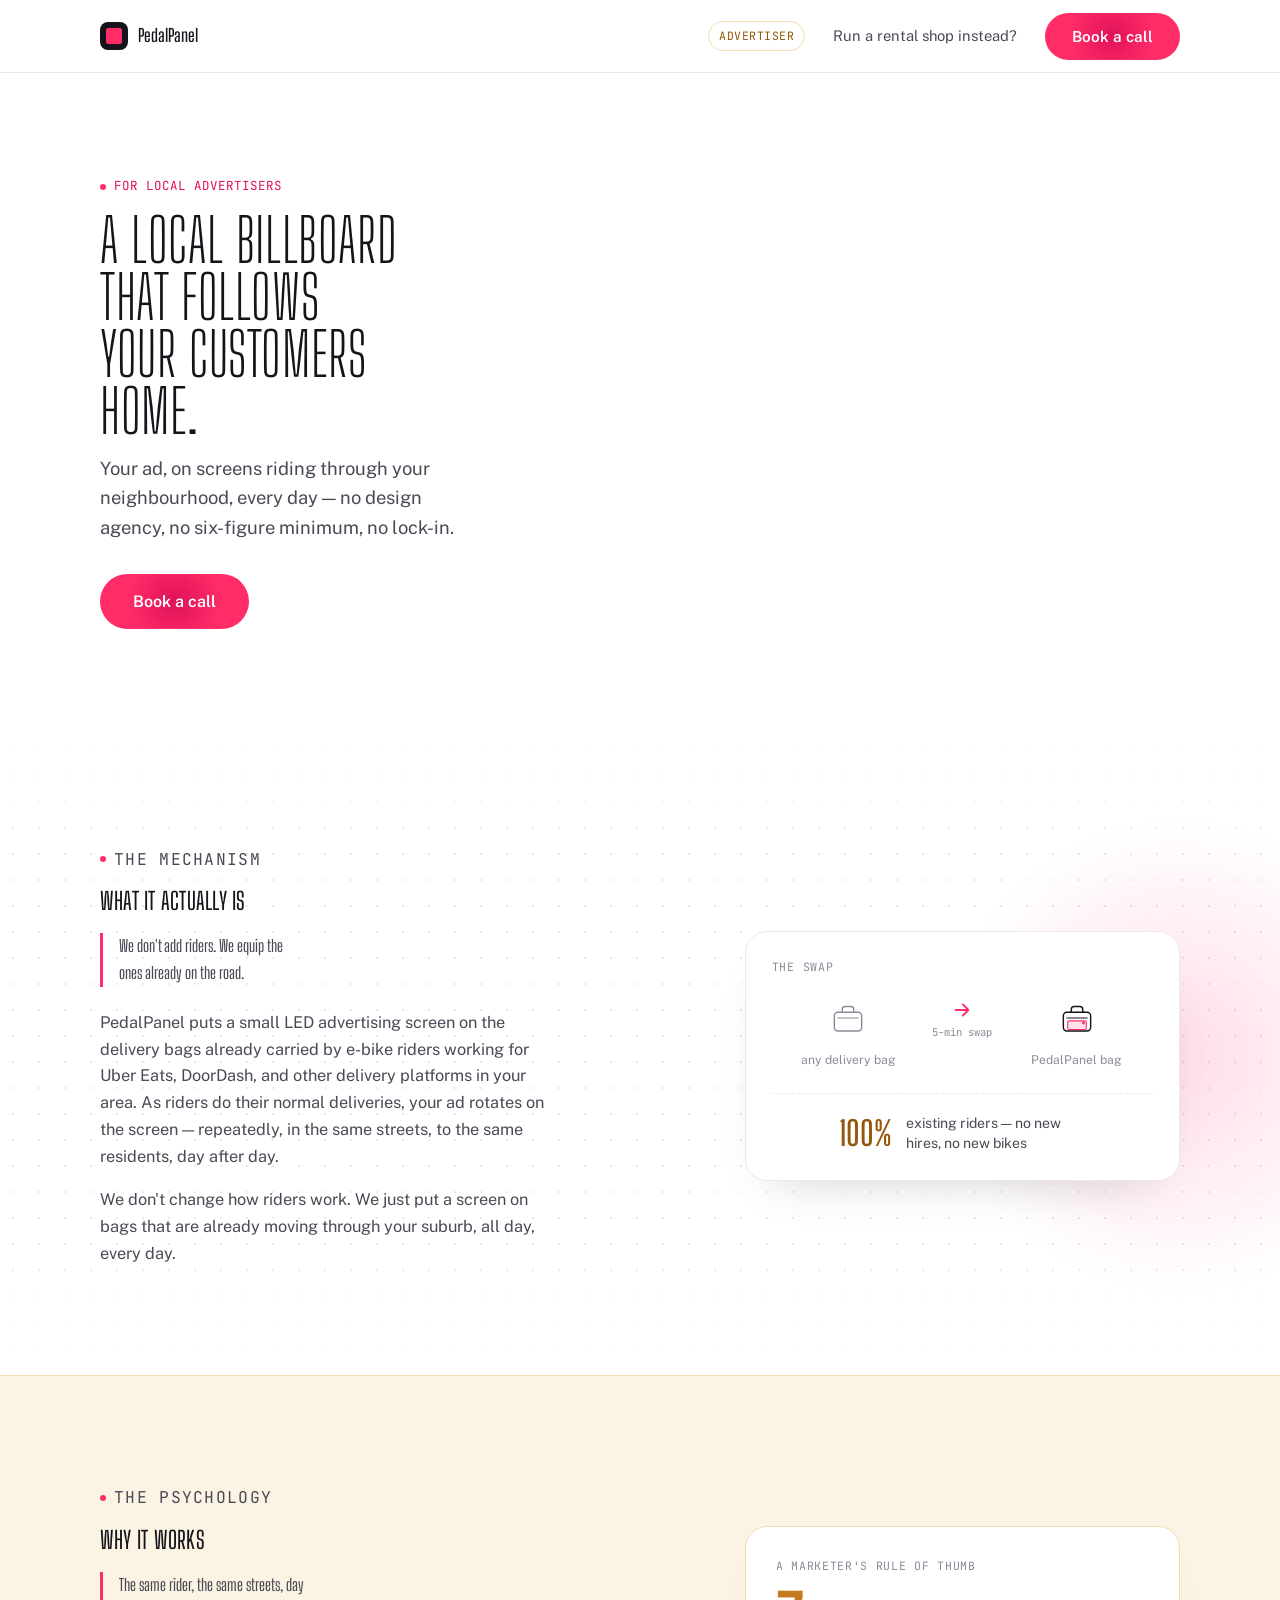
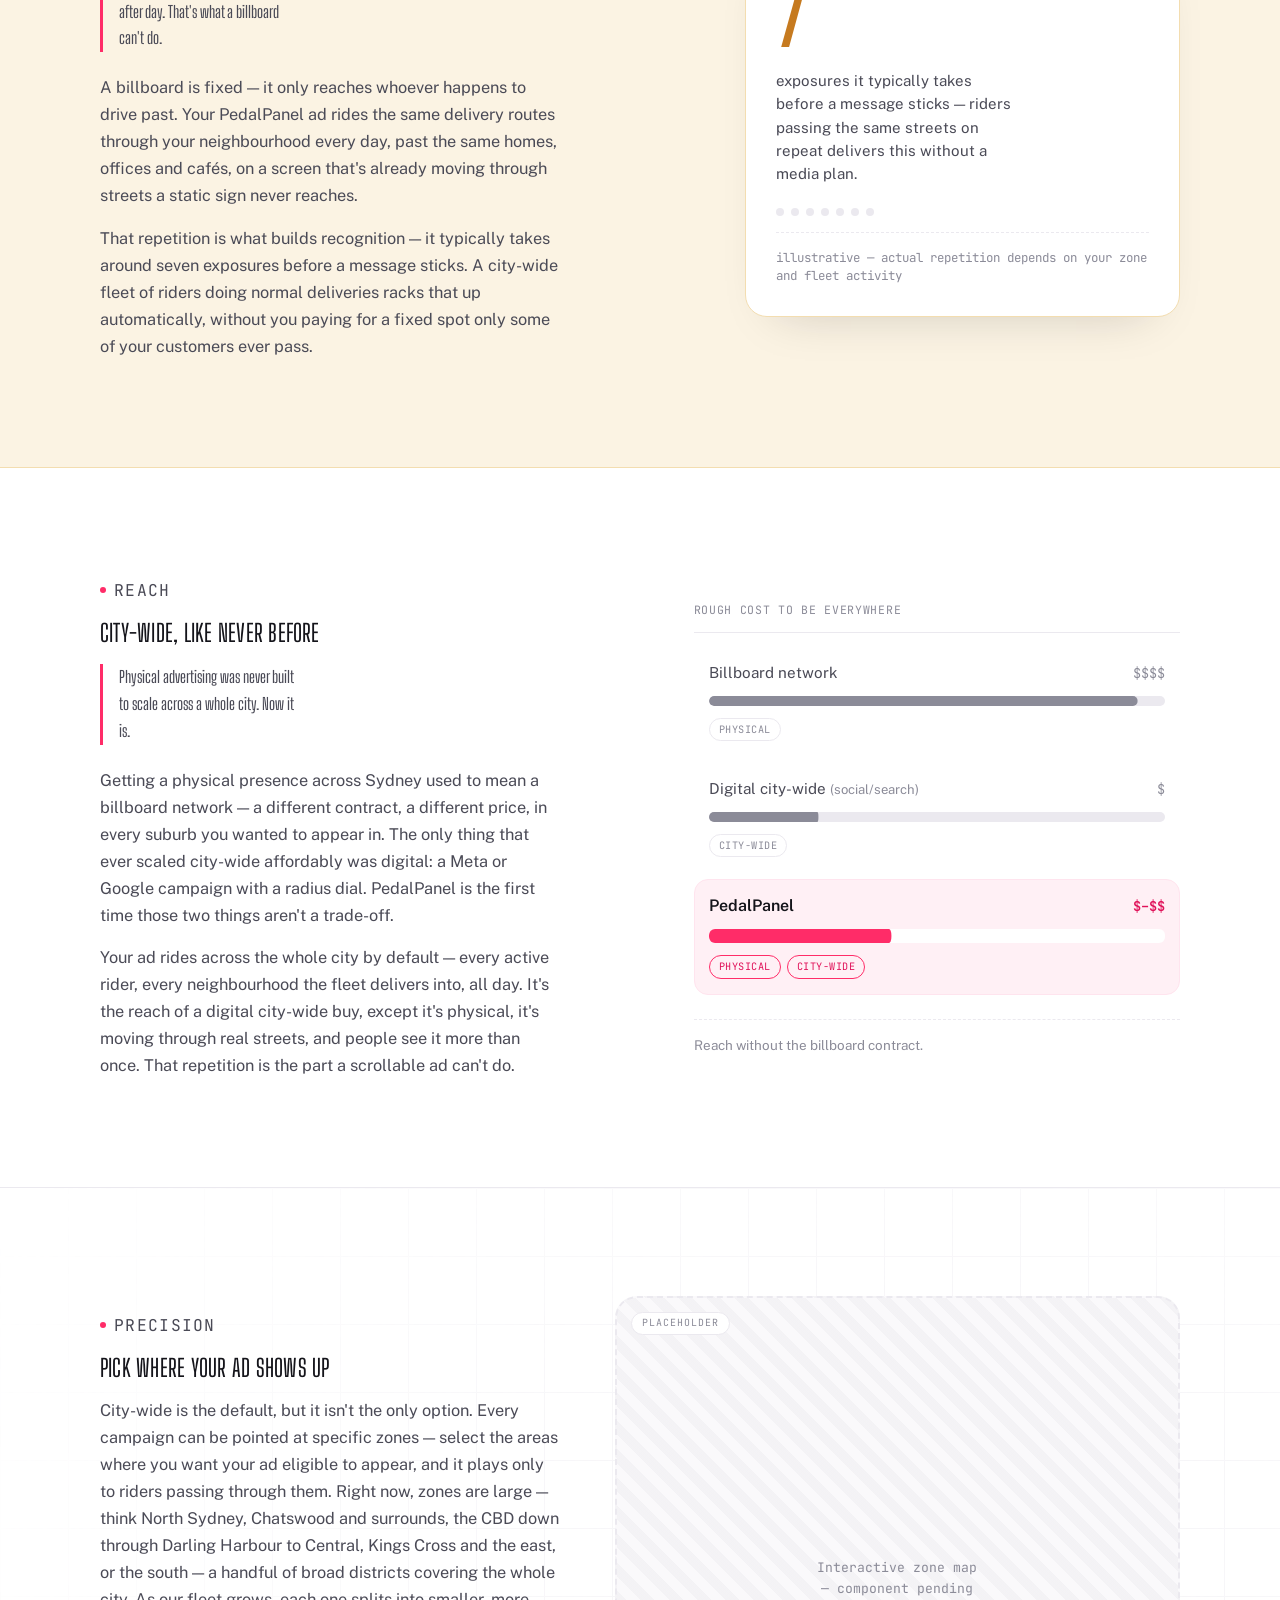
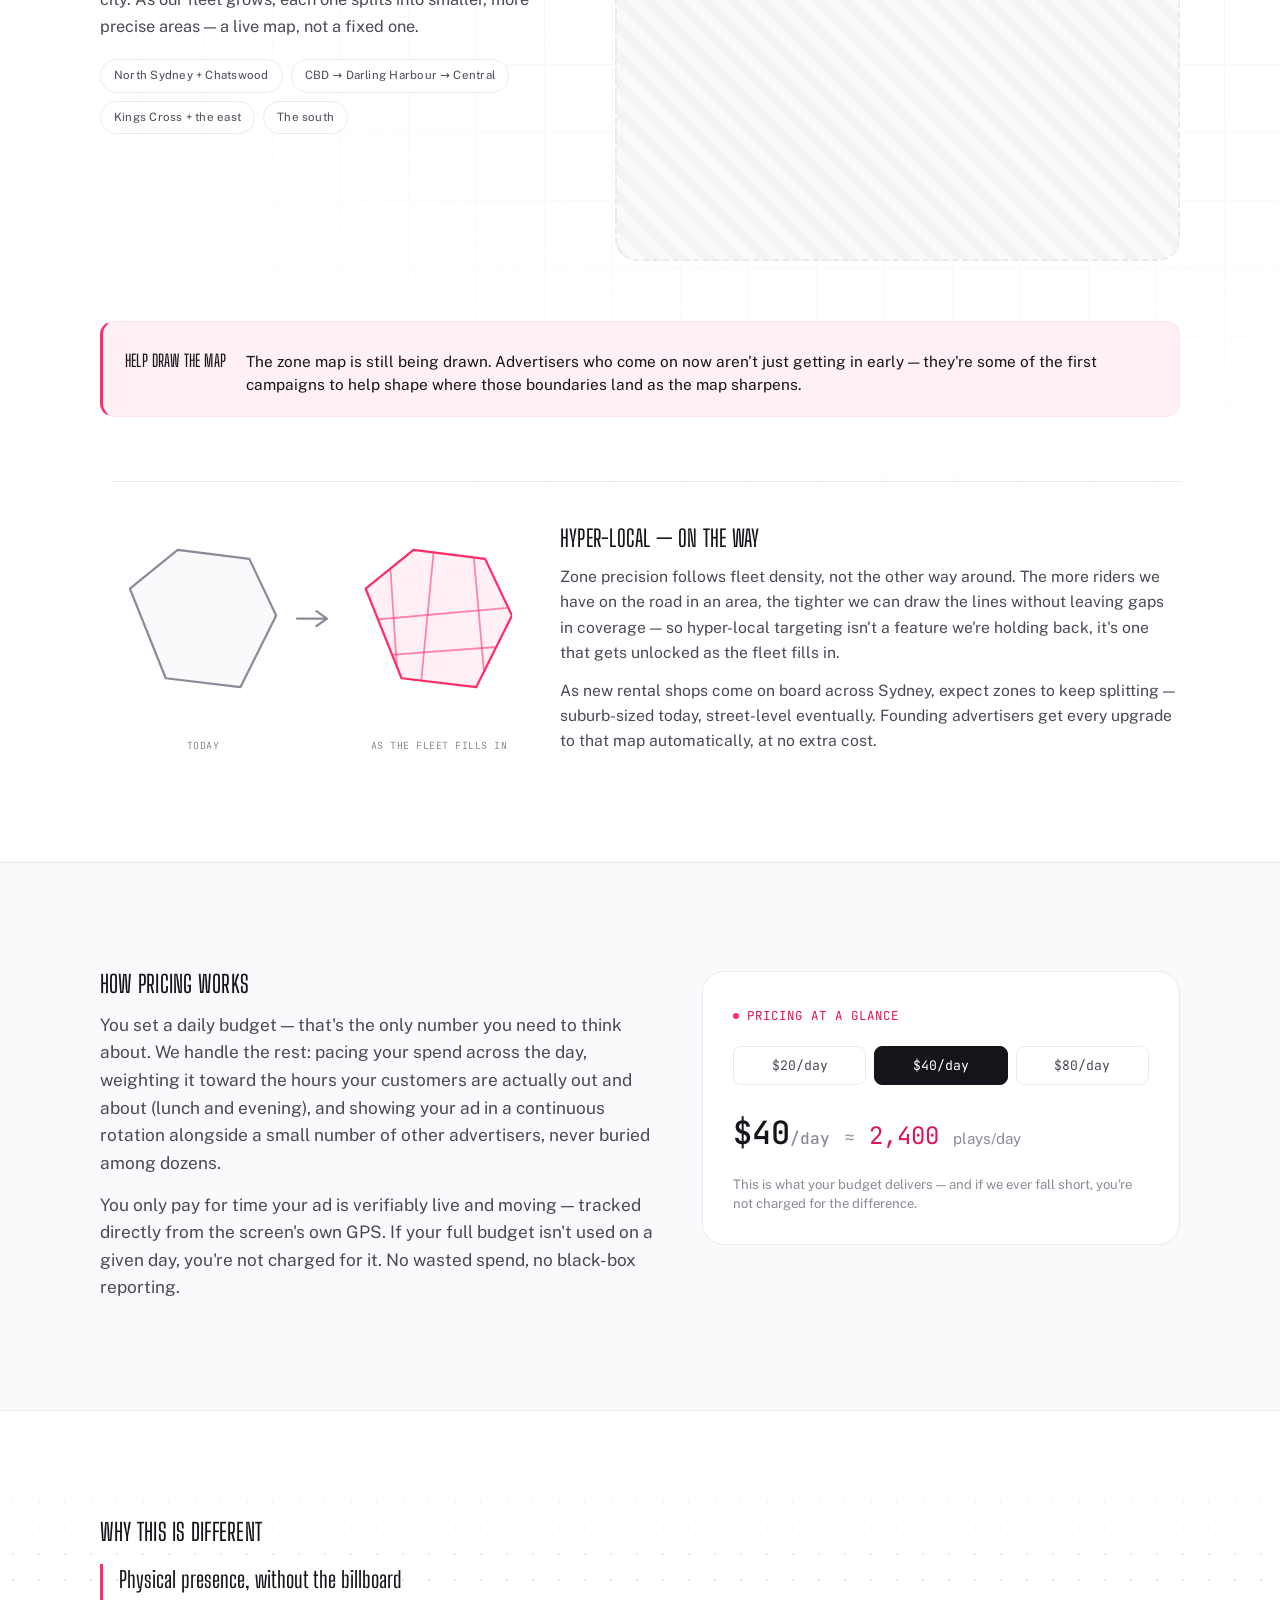
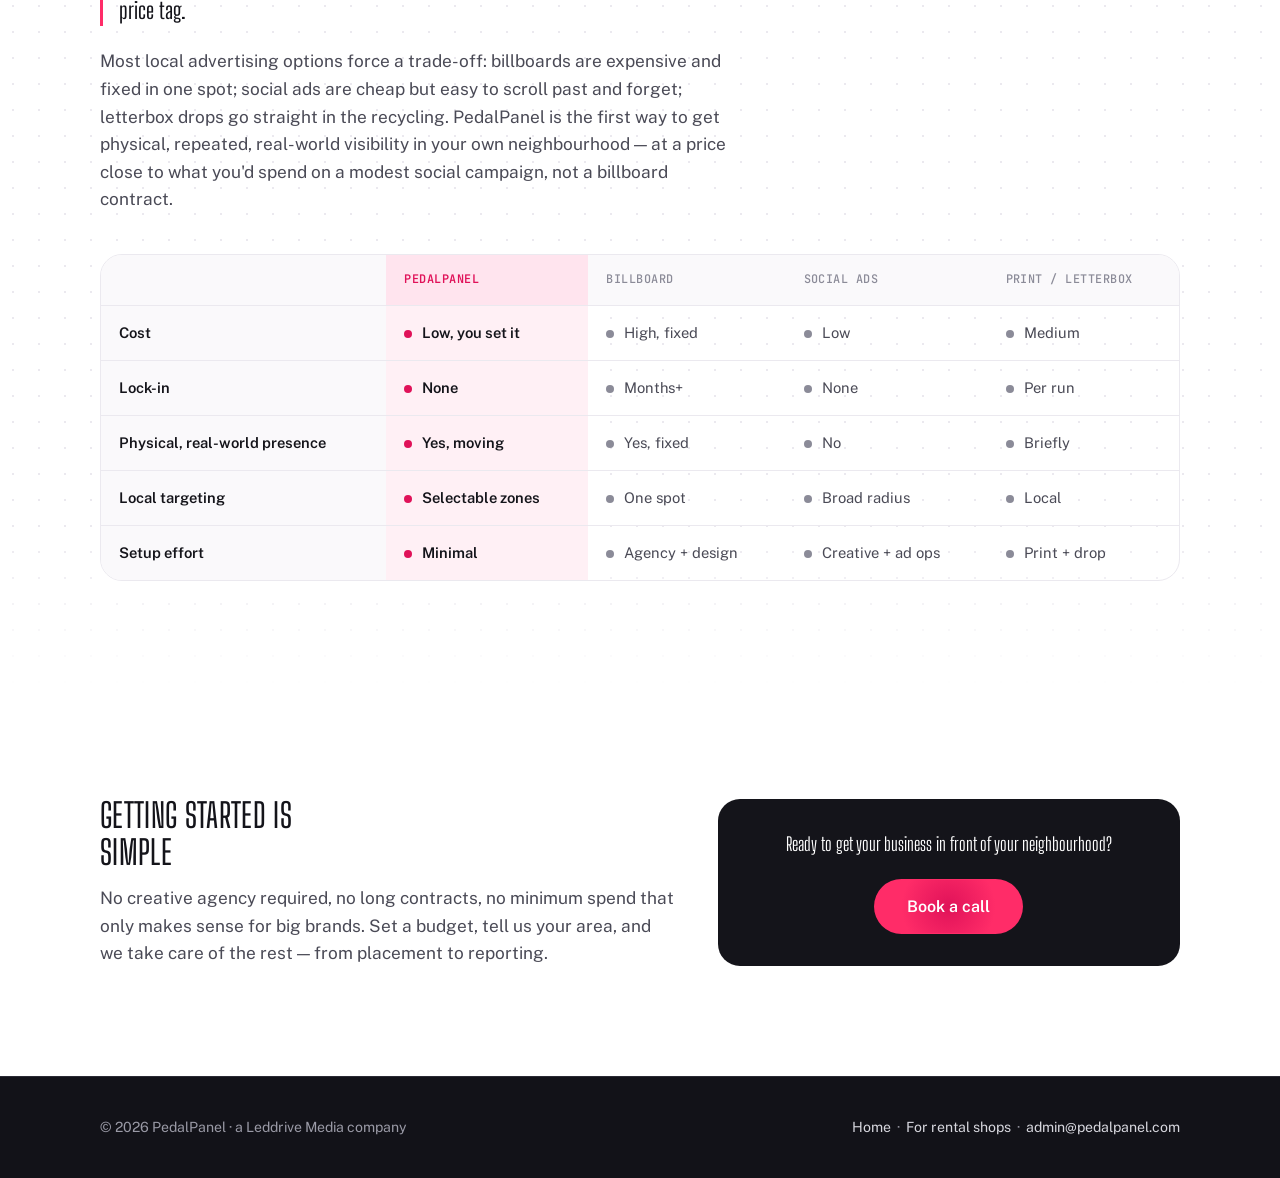
==== advertiser.html @ b832f8b0 "Replace Why It Works body copy with updated wording" ====
<!doctype html>
<html lang="en-AU">
<head>
  <meta charset="UTF-8" />
  <meta name="viewport" content="width=device-width, initial-scale=1.0" />
  <title>For Advertisers — PedalPanel</title>
  <meta name="description" content="Put your brand on LED screens riding through your neighbourhood every day. No design agency, no six-figure minimum, no lock-in." />
  <link rel="icon" href="assets/favicon.svg" type="image/svg+xml" />
  <link rel="preconnect" href="https://fonts.googleapis.com" />
  <link rel="preconnect" href="https://fonts.gstatic.com" crossorigin />
  <link href="https://fonts.googleapis.com/css2?family=Big+Shoulders+Display:wght@300;400;500;600;700&family=Public+Sans:wght@400;500;600;700&family=JetBrains+Mono:wght@400;500&display=swap" rel="stylesheet" />
  <link rel="stylesheet" href="css/base.css?v=20260826b" />
  <link rel="stylesheet" href="css/advertiser.css?v=20260826c" />
  <!-- Progressive-enhancement gate for the shared .reveal scroll-animation
       (see css/base.css + js/reveal.js): only a page that actually got this
       script running ever hides .reveal content to animate it in. Runs
       synchronously, before paint, so there's no flash of hidden content
       either way. If this never runs, .reveal elements stay at their
       plain, visible default. -->
  <script>document.documentElement.classList.add("js");</script>
</head>
<body>

  <header class="site-nav">
    <div class="container">
      <a class="wordmark" href="/"><span class="mark"></span>PedalPanel</a>
      <ul class="nav-links">
        <li class="nav-audience nav-audience-amber">Advertiser</li>
        <li><a href="/shop">Run a rental shop instead?</a></li>
        <li><button type="button" class="btn btn-primary" data-open-lead-form data-audience="advertiser">Book a call</button></li>
      </ul>
    </div>
  </header>

  <main>

    <!-- ================= HERO ================= -->
    <section class="adv-hero">
      <div class="container adv-hero-grid">
        <div class="adv-hero-copy reveal">
          <p class="eyebrow">For local advertisers</p>
          <!-- &shy; gives "customers" a syllable-boundary break point for
               the narrow hero column — see the matching comment on
               shop.html's headline for why (this word alone, uppercase and
               tracked, is wider than the column at common viewports). -->
          <h1>A local billboard that follows your custom&shy;ers home.</h1>
          <p class="lede">Your ad, on screens riding through your neighbourhood, every day — no design agency, no six-figure minimum, no lock-in.</p>
          <button type="button" class="btn btn-primary btn-lg" data-open-lead-form data-audience="advertiser">Book a call</button>
        </div>

        <!-- Product visual: 3D rotating e-bike with the triple-screen
             delivery bag mounted on its rear rack (js/triple-screen-bike.js).
             Loading is gated behind an
             IntersectionObserver (js/hero-3d.js) so three.js isn't
             fetched/executed until this scrolls near-viewport — the
             .hero-3d-placeholder box fills the same slot immediately so
             there's no layout shift while that's pending. -->
        <div class="adv-hero-visual reveal">
          <div class="hero-3d" data-hero-3d aria-hidden="true">
            <div class="hero-3d-placeholder"></div>
          </div>
        </div>
      </div>
    </section>

    <!-- ================= WHAT IT IS ================= -->
    <!-- v2: was flat two-column paragraph text with no visual anchor.
         Reworked into the shared .anchor-section pattern — narrower text
         column + a bold scannable statement line + a small "swap" diagram
         card, over a subtle dot-grid/glow background. See .anchor-section
         in css/base.css. -->
    <section class="anchor-section">
      <div class="anchor-bg" aria-hidden="true"></div>
      <div class="container anchor-grid">
        <div class="anchor-text reveal">
          <p class="eyebrow">The mechanism</p>
          <h2>What it actually is</h2>
          <p class="statement">We don't add riders. We equip the ones already on the road.</p>
          <p>PedalPanel puts a small LED advertising screen on the delivery bags already carried by e-bike riders working for Uber&nbsp;Eats, DoorDash, and other delivery platforms in your area. As riders do their normal deliveries, your ad rotates on the screen — repeatedly, in the same streets, to the same residents, day after day.</p>
          <p>We don't change how riders work. We just put a screen on bags that are already moving through your suburb, all day, every day.</p>
        </div>

        <div class="swap-card reveal" aria-hidden="true">
          <p class="swap-label mono">The swap</p>
          <div class="swap-row">
            <div class="swap-bag swap-bag-before">
              <svg viewBox="0 0 64 64" fill="none"><rect x="13" y="24" width="38" height="26" rx="5" stroke="currentColor" stroke-width="2"/><path d="M24 24 V20 q0 -4 4 -4 h8 q4 0 4 4 v4" stroke="currentColor" stroke-width="2" stroke-linecap="round"/><path d="M18 32 H46" stroke="currentColor" stroke-width="1.5" stroke-linecap="round"/></svg>
              <span class="swap-caption">any delivery bag</span>
            </div>
            <div class="swap-arrow">
              <svg viewBox="0 0 24 24" fill="none"><path d="M5 12h14M13 6l6 6-6 6" stroke="currentColor" stroke-width="2" stroke-linecap="round" stroke-linejoin="round"/></svg>
              <span class="swap-arrow-label mono">5-min swap</span>
            </div>
            <div class="swap-bag swap-bag-after">
              <svg viewBox="0 0 64 64" fill="none"><rect x="13" y="24" width="38" height="26" rx="5" stroke="currentColor" stroke-width="2"/><path d="M24 24 V20 q0 -4 4 -4 h8 q4 0 4 4 v4" stroke="currentColor" stroke-width="2" stroke-linecap="round"/><path d="M18 32 H46" stroke="currentColor" stroke-width="1.5" stroke-linecap="round"/><rect x="19" y="36" width="26" height="12" rx="2" fill="var(--pink)" fill-opacity="0.14" stroke="var(--pink)" stroke-width="1.5"/><circle class="swap-live-dot" cx="41" cy="39" r="2"/></svg>
              <span class="swap-caption">PedalPanel bag</span>
            </div>
          </div>
          <div class="swap-stat">
            <span class="swap-stat-num">100%</span>
            <span class="swap-stat-label">existing riders — no new hires, no new bikes</span>
          </div>
        </div>
      </div>
    </section>

    <!-- ================= WHY IT WORKS ================= -->
    <section class="why-works">
      <div class="container">
        <!-- v2: intro paragraphs were flat two-column text. Reworked with
             a "rule of 7" fact card — a different visual language from
             the "What it actually is" swap-card (a stat callout with a
             chasing dot sequence, not a before/after diagram), since the
             loop diagram right below already carries the icon-based
             visual for this section. -->
        <div class="anchor-grid">
          <div class="anchor-text reveal">
            <p class="eyebrow">The psychology</p>
            <h2>Why it works</h2>
            <p class="statement">The same rider, the same streets, day after day. That's what a billboard can't&nbsp;do.</p>
            <p>A billboard is fixed — it only reaches whoever happens to drive past. Your PedalPanel ad rides the same delivery routes through your neighbourhood every day, past the same homes, offices and cafés, on a screen that's already moving through streets a static sign never reaches.</p>
            <p>That repetition is what builds recognition — it typically takes around seven exposures before a message sticks. A city-wide fleet of riders doing normal deliveries racks that up automatically, without you paying for a fixed spot only some of your customers ever pass.</p>
          </div>

          <div class="fact-card reveal" aria-hidden="true">
            <p class="fact-label mono">A marketer's rule of thumb</p>
            <p class="fact-number">7</p>
            <p class="fact-caption">exposures it typically takes before a message sticks — riders passing the same streets on repeat delivers this without a media plan.</p>
            <div class="fact-dots">
              <span></span><span></span><span></span><span></span><span></span><span></span><span></span>
            </div>
            <p class="fact-footnote mono">illustrative — actual repetition depends on your zone and fleet activity</p>
          </div>
        </div>
      </div>
    </section>

    <!-- ================= REACH / CITY-WIDE ================= -->
    <!-- Replaces the old shop-anchored "Where your ad actually runs"
         section: campaigns run city-wide by default now, so the visual is
         a cost-to-be-everywhere strip rather than a shop-radius map. Bars
         grow in on scroll through the same helper that drives
         #cost-preview (js/advertiser.js). Deliberately lighter than the
         full comparison table further down — this section is the premise,
         that one is the proof — so it carries two traits per row, not five,
         and no card chrome (the two sections above already end in white
         cards; this one sits flat on the page as a data strip). -->
    <section class="reach">
      <div class="container reach-grid">
        <div class="anchor-text reveal">
          <p class="eyebrow">Reach</p>
          <h2>City-wide, like never before</h2>
          <p class="statement">Physical advertising was never built to scale across a whole city. Now it is.</p>
          <p>Getting a physical presence across Sydney used to mean a billboard network — a different contract, a different price, in every suburb you wanted to appear in. The only thing that ever scaled city-wide affordably was digital: a Meta or Google campaign with a radius dial. PedalPanel is the first time those two things aren't a trade-off.</p>
          <p>Your ad rides across the whole city by default — every active rider, every neighbourhood the fleet delivers into, all day. It's the reach of a digital city-wide buy, except it's physical, it's moving through real streets, and people see it more than once. That repetition is the part a scrollable ad can't do.</p>
        </div>

        <!-- Each .scale-row is a 3-area grid ("name tier" / "track" /
             "traits") on desktop and a single-line grid ("name track tier")
             on mobile — a different composition, not a squeezed one. Cost
             is symbolic ($–$$$$) on purpose: no invented dollar figures. -->
        <figure class="reach-scale reveal" id="reach-scale">
          <p class="reach-scale-label mono">Rough cost to be everywhere</p>

          <div class="scale-row">
            <span class="scale-name">Billboard network</span>
            <span class="scale-tier mono">$$$$</span>
            <span class="scale-track"><span class="scale-bar" data-w="94%"></span></span>
            <ul class="scale-traits"><li>physical</li></ul>
          </div>

          <div class="scale-row">
            <span class="scale-name">Digital city-wide <span class="scale-name-sub">(social/search)</span></span>
            <span class="scale-tier mono">$</span>
            <span class="scale-track"><span class="scale-bar" data-w="24%"></span></span>
            <ul class="scale-traits"><li>city-wide</li></ul>
          </div>

          <div class="scale-row scale-row-pp">
            <span class="scale-name">PedalPanel</span>
            <span class="scale-tier mono">$–$$</span>
            <span class="scale-track"><span class="scale-bar scale-bar-pp" data-w="40%"></span></span>
            <ul class="scale-traits"><li>physical</li><li>city-wide</li></ul>
          </div>

          <figcaption class="scale-caption">Reach without the billboard contract.</figcaption>
        </figure>
      </div>
    </section>

    <!-- ================= ZONES / GEOFENCING ================= -->
    <!-- Two beats in one wrapper: the mechanism (zone selection, with the
         real map component still to come) and where it's headed
         (hyper-local, honestly framed as fleet-dependent). Kept in one
         <section> so the second reads as "and here's where this goes"
         rather than a third independent pitch. Its own backdrop is a line
         grid — map-like, and distinct from the dot grid .anchor-bg uses
         elsewhere on the page. -->
    <section class="zones">
      <div class="zones-bg" aria-hidden="true"></div>
      <div class="container">
        <div class="zones-grid">
          <div class="zones-copy reveal">
            <p class="eyebrow">Precision</p>
            <h2>Pick where your ad shows up</h2>
            <p>City-wide is the default, but it isn't the only option. Every campaign can be pointed at specific zones — select the areas where you want your ad eligible to appear, and it plays only to riders passing through them. Right now, zones are large — think North Sydney, Chatswood and surrounds, the CBD down through Darling Harbour to Central, Kings Cross and the east, or the south — a handful of broad districts covering the whole city. As our fleet grows, each one splits into smaller, more precise areas — a live map, not a fixed one.</p>

            <!-- Restates the districts named above as scannable chips; wraps
                 on desktop, becomes an edge-to-edge swipe strip on mobile
                 (tonal echo of the .compare-cards carousel below, without
                 duplicating its full card treatment). aria-hidden because
                 it's a visual restatement of the paragraph above it. -->
            <ul class="zone-chips" aria-hidden="true">
              <li>North Sydney + Chatswood</li>
              <li>CBD &rarr; Darling Harbour &rarr; Central</li>
              <li>Kings Cross + the east</li>
              <li>The south</li>
            </ul>
          </div>

          <!-- TODO: interactive zone map component to be inserted here -->
          <!-- Placeholder only — deliberately styled as unfinished (dashed
               border, hatched muted fill). Holds a 4:3 / 340px-min box so
               the page doesn't reflow when the real component lands. -->
          <div class="zone-map-placeholder reveal" aria-hidden="true">
            <span class="zone-map-tag mono">placeholder</span>
            <span class="zone-map-label mono">Interactive zone map — component pending</span>
          </div>

          <!-- Full-width band below both columns from 900px up (grid-column:
               1/-1 in css/advertiser.css) rather than tucked inside the copy
               column — composed with the whole section instead of floating
               under the chips, unrelated to the map beside it. Stacks
               naturally inside the copy column below 900px. -->
          <div class="zones-founding reveal">
            <h3>Help draw the map</h3>
            <p>The zone map is still being drawn. Advertisers who come on now aren't just getting in early — they're some of the first campaigns to help shape where those boundaries land as the map sharpens.</p>
          </div>
        </div>

        <!-- Second beat: the honest limitation. Static and small on
             purpose — a footnote illustration, not another demo — and
             flipped to visual-left so it doesn't repeat the copy-left
             arrangement of the beat above it. -->
        <div class="zones-next reveal">
          <figure class="zones-next-figure" aria-hidden="true">
            <svg class="zone-split" viewBox="0 0 268 132" width="100%" height="100%">
              <defs>
                <clipPath id="zn-clip">
                  <polygon points="12,38 44,12 92,18 110,56 86,104 36,98" />
                </clipPath>
              </defs>
              <g class="zn-stage zn-stage-a">
                <polygon class="zn-shape" points="12,38 44,12 92,18 110,56 86,104 36,98" />
              </g>
              <path class="zn-arrow" d="M124 58 h20 m-7 -5 l7 5 -7 5" />
              <g class="zn-stage zn-stage-b" transform="translate(158,0)">
                <polygon class="zn-shape" points="12,38 44,12 92,18 110,56 86,104 36,98" />
                <g class="zn-cuts" clip-path="url(#zn-clip)">
                  <path d="M58 8 L48 112" />
                  <path d="M4 60 L116 50" />
                  <g class="zn-cuts-fine">
                    <path d="M28 16 L34 108" />
                    <path d="M84 12 L92 102" />
                    <path d="M6 84 L114 76" />
                  </g>
                </g>
              </g>
            </svg>
            <!-- Grid columns mirror the SVG's own geometry (12 / 98 / 60 / 98,
                 the viewBox-unit widths of the left margin, shape A's bounding
                 box, the arrow gap, and shape B's bounding box) so each label
                 centres under its shape's actual bounding box instead of the
                 figure's outer edges — space-between put "today" flush left
                 of the figure, well left of where shape A actually sits. -->
            <figcaption class="zone-split-caps mono">
              <span class="zone-split-cap-a">today</span>
              <span class="zone-split-cap-b">as the fleet fills in</span>
            </figcaption>
          </figure>

          <div class="zones-next-copy">
            <h2>Hyper-local — on the way</h2>
            <p>Zone precision follows fleet density, not the other way around. The more riders we have on the road in an area, the tighter we can draw the lines without leaving gaps in coverage — so hyper-local targeting isn't a feature we're holding back, it's one that gets unlocked as the fleet fills in.</p>
            <p>As new rental shops come on board across Sydney, expect zones to keep splitting — suburb-sized today, street-level eventually. Founding advertisers get every upgrade to that map automatically, at no extra cost.</p>
          </div>
        </div>
      </div>
    </section>

    <!-- ================= PRICING ================= -->
    <section class="pricing">
      <div class="container pricing-grid">
        <div class="section-head reveal" style="margin-bottom:0;">
          <h2>How pricing works</h2>
          <p class="lede">You set a daily budget — that's the only number you need to think about. We handle the rest: pacing your spend across the day, weighting it toward the hours your customers are actually out and about (lunch and evening), and showing your ad in a continuous rotation alongside a small number of other advertisers, never buried among dozens.</p>
          <p class="lede">You only pay for time your ad is verifiably live and moving — tracked directly from the screen's own GPS. If your full budget isn't used on a given day, you're not charged for it. No wasted spend, no black-box reporting.</p>
        </div>

        <div class="budget-card reveal">
          <p class="eyebrow" style="margin-bottom:20px;">Pricing at a glance</p>
          <!-- Plays/day is derived, not hand-typed: data-budget is the only
               input, js/advertiser.js computes slot-hours and plays from
               the locked $2/slot-hour, 120-plays/slot-hour constants so
               this stays correct if the budget tiers below ever change. -->
          <div class="budget-tabs" role="tablist" aria-label="Example daily budget">
            <button type="button" class="budget-tab" data-budget="20">$20/day</button>
            <button type="button" class="budget-tab is-active" data-budget="40">$40/day</button>
            <button type="button" class="budget-tab" data-budget="80">$80/day</button>
          </div>
          <div class="budget-output">
            <span class="budget-amount mono">$<span id="budget-amount">40</span><span class="budget-unit">/day</span></span>
            <span class="budget-arrow" aria-hidden="true">&asymp;</span>
            <span class="budget-plays"><span id="budget-plays">2,400</span> <span class="budget-plays-label">plays/day</span></span>
          </div>
          <p class="budget-footnote">This is what your budget delivers — and if we ever fall short, you're not charged for the difference.</p>
        </div>
      </div>
    </section>

    <!-- ================= WHY DIFFERENT / COMPARISON ================= -->
    <section class="compare">
      <div class="anchor-bg no-glow" aria-hidden="true"></div>
      <div class="container">
        <!-- v3: the standalone cost-preview mini bar-chart used to sit here
             beside this text, repeating the same billboard/social/PedalPanel
             comparison already shown earlier in .reach-scale and again,
             in full, in the table right below. Cut it — the reach-scale
             strip is the premise, this table is the proof; a third
             rendering just added reading effort right before the close.
             section-head now stands full-width, same pattern as
             .pricing and .closing elsewhere on this page. -->
        <div class="section-head reveal">
          <h2>Why this is different</h2>
          <p class="statement">Physical presence, without the billboard price tag.</p>
          <p class="lede">Most local advertising options force a trade-off: billboards are expensive and fixed in one spot; social ads are cheap but easy to scroll past and forget; letterbox drops go straight in the recycling. PedalPanel is the first way to get physical, repeated, real-world visibility in your own neighbourhood — at a price close to what you'd spend on a modest social campaign, not a billboard contract.</p>
        </div>

        <div class="compare-table-wrap reveal">
          <table class="compare-table">
            <thead>
              <tr>
                <th scope="col" class="row-label"></th>
                <th scope="col" class="col-pp">PedalPanel</th>
                <th scope="col">Billboard</th>
                <th scope="col">Social ads</th>
                <th scope="col">Print / letterbox</th>
              </tr>
            </thead>
            <tbody>
              <tr>
                <th scope="row">Cost</th>
                <td class="col-pp"><span class="dot"></span>Low, you set it</td>
                <td><span class="dot"></span>High, fixed</td>
                <td><span class="dot"></span>Low</td>
                <td><span class="dot"></span>Medium</td>
              </tr>
              <tr>
                <th scope="row">Lock-in</th>
                <td class="col-pp"><span class="dot"></span>None</td>
                <td><span class="dot"></span>Months+</td>
                <td><span class="dot"></span>None</td>
                <td><span class="dot"></span>Per run</td>
              </tr>
              <tr>
                <th scope="row">Physical, real-world presence</th>
                <td class="col-pp"><span class="dot"></span>Yes, moving</td>
                <td><span class="dot"></span>Yes, fixed</td>
                <td><span class="dot"></span>No</td>
                <td><span class="dot"></span>Briefly</td>
              </tr>
              <tr>
                <th scope="row">Local targeting</th>
                <td class="col-pp"><span class="dot"></span>Selectable zones</td>
                <td><span class="dot"></span>One spot</td>
                <td><span class="dot"></span>Broad radius</td>
                <td><span class="dot"></span>Local</td>
              </tr>
              <tr>
                <th scope="row">Setup effort</th>
                <td class="col-pp"><span class="dot"></span>Minimal</td>
                <td><span class="dot"></span>Agency + design</td>
                <td><span class="dot"></span>Creative + ad ops</td>
                <td><span class="dot"></span>Print + drop</td>
              </tr>
            </tbody>
          </table>
        </div>

        <!-- Mobile-only equivalent of the table above: a swipeable
             card-per-competitor carousel (scroll-snap, no library). The
             next card peeks in on the right and a dot row + "swipe" hint
             signal it's draggable, since a single full-bleed card could
             otherwise read as static. Kept in sync with the table content
             above — same 5 rows, same order, PedalPanel first. See
             js/advertiser.js for the active-dot tracking. -->
        <div class="compare-cards reveal" id="compare-cards">
          <p class="compare-cards-hint mono" aria-hidden="true">swipe to compare &rarr;</p>
          <ul class="compare-cards-track" id="compare-cards-track">
            <li class="compare-card compare-card-pp">
              <p class="compare-card-eyebrow mono">PedalPanel</p>
              <dl>
                <div class="compare-card-row"><dt>Cost</dt><dd><span class="dot"></span>Low, you set it</dd></div>
                <div class="compare-card-row"><dt>Lock-in</dt><dd><span class="dot"></span>None</dd></div>
                <div class="compare-card-row"><dt>Physical presence</dt><dd><span class="dot"></span>Yes, moving</dd></div>
                <div class="compare-card-row"><dt>Local targeting</dt><dd><span class="dot"></span>Selectable zones</dd></div>
                <div class="compare-card-row"><dt>Setup effort</dt><dd><span class="dot"></span>Minimal</dd></div>
              </dl>
            </li>
            <li class="compare-card">
              <p class="compare-card-eyebrow mono">Billboard</p>
              <dl>
                <div class="compare-card-row"><dt>Cost</dt><dd><span class="dot"></span>High, fixed</dd></div>
                <div class="compare-card-row"><dt>Lock-in</dt><dd><span class="dot"></span>Months+</dd></div>
                <div class="compare-card-row"><dt>Physical presence</dt><dd><span class="dot"></span>Yes, fixed</dd></div>
                <div class="compare-card-row"><dt>Local targeting</dt><dd><span class="dot"></span>One spot</dd></div>
                <div class="compare-card-row"><dt>Setup effort</dt><dd><span class="dot"></span>Agency + design</dd></div>
              </dl>
            </li>
            <li class="compare-card">
              <p class="compare-card-eyebrow mono">Social ads</p>
              <dl>
                <div class="compare-card-row"><dt>Cost</dt><dd><span class="dot"></span>Low</dd></div>
                <div class="compare-card-row"><dt>Lock-in</dt><dd><span class="dot"></span>None</dd></div>
                <div class="compare-card-row"><dt>Physical presence</dt><dd><span class="dot"></span>No</dd></div>
                <div class="compare-card-row"><dt>Local targeting</dt><dd><span class="dot"></span>Broad radius</dd></div>
                <div class="compare-card-row"><dt>Setup effort</dt><dd><span class="dot"></span>Creative + ad ops</dd></div>
              </dl>
            </li>
            <li class="compare-card">
              <p class="compare-card-eyebrow mono">Print / letterbox</p>
              <dl>
                <div class="compare-card-row"><dt>Cost</dt><dd><span class="dot"></span>Medium</dd></div>
                <div class="compare-card-row"><dt>Lock-in</dt><dd><span class="dot"></span>Per run</dd></div>
                <div class="compare-card-row"><dt>Physical presence</dt><dd><span class="dot"></span>Briefly</dd></div>
                <div class="compare-card-row"><dt>Local targeting</dt><dd><span class="dot"></span>Local</dd></div>
                <div class="compare-card-row"><dt>Setup effort</dt><dd><span class="dot"></span>Print + drop</dd></div>
              </dl>
            </li>
          </ul>
          <div class="compare-cards-dots" id="compare-cards-dots" aria-hidden="true">
            <span class="is-active"></span><span></span><span></span><span></span>
          </div>
        </div>
      </div>
    </section>

    <!-- ================= GETTING STARTED / CTA ================= -->
    <section class="closing">
      <div class="container closing-grid">
        <div class="reveal">
          <h2>Getting started is simple</h2>
          <p class="lede">No creative agency required, no long contracts, no minimum spend that only makes sense for big brands. Set a budget, tell us your area, and we take care of the rest — from placement to reporting.</p>
        </div>
        <div class="closing-cta reveal">
          <p class="closing-question">Ready to get your business in front of your neighbourhood?</p>
          <button type="button" class="btn btn-primary btn-lg" data-open-lead-form data-audience="advertiser">Book a call</button>
        </div>
      </div>
    </section>

  </main>

  <footer class="site-footer">
    <div class="container">
      <span>&copy; 2026 PedalPanel &middot; a Leddrive Media company</span>
      <nav aria-label="Footer">
        <a href="/">Home</a> &nbsp;&middot;&nbsp;
        <a href="/shop">For rental shops</a> &nbsp;&middot;&nbsp;
        <a href="mailto:admin@pedalpanel.com">admin@pedalpanel.com</a>
      </nav>
    </div>
  </footer>

  <!-- Lead-capture dialog — "Book a call" opens this instead of a mailto:
       link. See css/base.css (.lead-dialog) and js/lead-form.js. -->
  <dialog id="lead-dialog" class="lead-dialog">
    <button type="button" class="lead-close" data-close-lead-form aria-label="Close">
      <svg viewBox="0 0 24 24" fill="none"><path d="M6 6l12 12M18 6L6 18" stroke="currentColor" stroke-width="2" stroke-linecap="round"/></svg>
    </button>

    <form id="lead-form" class="lead-form">
      <p class="eyebrow" id="lead-form-eyebrow">Book a call</p>
      <h3>Let's talk.</h3>
      <p class="lead-form-sub">Tell us a bit about your business and we'll get back to you within a day.</p>

      <div class="lead-field">
        <label for="lead-name">Name</label>
        <input type="text" id="lead-name" name="name" required autocomplete="name" />
      </div>
      <div class="lead-field">
        <label for="lead-email">Email</label>
        <input type="email" id="lead-email" name="email" required autocomplete="email" />
      </div>
      <div class="lead-field">
        <label for="lead-phone">Phone <span class="lead-optional">(optional)</span></label>
        <input type="tel" id="lead-phone" name="phone" autocomplete="tel" />
      </div>
      <div class="lead-field">
        <label for="lead-message">What should we know? <span class="lead-optional">(optional)</span></label>
        <textarea id="lead-message" name="message" rows="3"></textarea>
      </div>

      <!-- Honeypot: hidden from real users; bots that fill every field
           trip this and get a silent "success" instead of a real submit. -->
      <div class="lead-field lead-honeypot visually-hidden">
        <label for="lead-hp">Leave this field blank</label>
        <input type="text" id="lead-hp" name="hp" tabindex="-1" autocomplete="off" />
      </div>

      <p class="lead-form-error" id="lead-form-error" role="alert" hidden></p>

      <button type="submit" class="btn btn-primary btn-lg lead-submit">
        <span class="lead-submit-label">Send</span>
      </button>
      <p class="lead-form-privacy">We'll only use this to set up your call — no spam, no sharing with third parties.</p>
    </form>

    <div class="lead-success" id="lead-success" hidden>
      <p class="eyebrow">Thanks</p>
      <h3>We'll be in touch.</h3>
      <p>We usually reply within a business day. In the meantime, feel free to email us directly at <a href="mailto:admin@pedalpanel.com">admin@pedalpanel.com</a>.</p>
      <button type="button" class="btn btn-ghost" data-close-lead-form>Close</button>
    </div>
  </dialog>

  <script src="js/reveal.js?v=20260825a"></script>
  <script src="js/buttons.js?v=20260825a"></script>
  <script src="js/advertiser.js?v=20260825a"></script>
  <script src="js/lead-form.js?v=20260825a"></script>
  <script src="js/hero-3d.js?v=20260825a"></script>
</body>
</html>
---- css/base.css ----
/* ==========================================================================
   PedalPanel — base design system
   Shared across all three pages: tokens, reset, type, layout, nav, buttons,
   cards, footer, and the site-wide scroll-reveal utility.
   ========================================================================== */

:root {
  /* Brand — Signal Pink. Action-only: CTAs, hover states, the eyebrow dot,
     the statement rule. See DESIGN.md's Signal Rule. */
  --pink: #ff2c68;
  --pink-deep: #e01259;
  --pink-tint: #ffe4ee;
  --pink-tint-2: #fff0f5;

  /* Accent — Signal Teal. The status/active voice: something happening right
     now (earning, live data, a value in motion) rather than something to
     act on. Cool complement to Signal Pink. */
  --teal: #0f8a7c;
  --teal-deep: #0b6d62;
  --teal-tint: #cfeeea;
  --teal-tint-2: #eaf8f6;

  /* Accent — Signal Amber. The highlight voice: a notable fact or value
     worth a second look (a stat, a saving) rather than a live status. Warm
     complement to Signal Pink, distinct from Teal's cool status role. */
  --amber: #c67a1f;
  --amber-deep: #96570a;
  --amber-tint: #f3ddb0;
  --amber-tint-2: #fbf3e3;

  /* Ink */
  --ink: #14141a;
  --ink-soft: #4a4a56;
  --ink-faint: #8b8b98;

  /* Surfaces */
  --paper: #ffffff;
  --paper-alt: #faf9fb;
  --paper-line: #ebe9ef;
  --dark: #121218;
  --dark-line: #2a2a34;

  /* Type */
  --font-display: "Big Shoulders Display", "Arial Narrow", sans-serif;
  --font-body: "Public Sans", system-ui, -apple-system, sans-serif;
  --font-mono: "JetBrains Mono", "SFMono-Regular", Menlo, monospace;

  /* Scale */
  --container: 1160px;
  --radius-sm: 8px;
  --radius-md: 14px;
  --radius-lg: 22px;
  --ease: cubic-bezier(0.16, 1, 0.3, 1);
}

*,
*::before,
*::after {
  box-sizing: border-box;
}

html {
  scroll-behavior: smooth;
}

@media (prefers-reduced-motion: reduce) {
  html {
    scroll-behavior: auto;
  }
  *,
  *::before,
  *::after {
    animation-duration: 0.001ms !important;
    animation-iteration-count: 1 !important;
    transition-duration: 0.001ms !important;
    scroll-behavior: auto !important;
  }
}

body {
  margin: 0;
  font-family: var(--font-body);
  color: var(--ink);
  background: var(--paper);
  -webkit-font-smoothing: antialiased;
  line-height: 1.5;
}

img,
svg {
  max-width: 100%;
  display: block;
}

a {
  color: inherit;
}

/* Big Shoulders Display is condensed and drawn for caps — the negative
   Space Grotesk tracking would collide letters here, so headings flip to
   uppercase with a small positive tracking instead. Full-sentence roles
   (.statement, .closing-question) opt back out below; short heading
   phrases and card titles read as signage, which is the point. */
h1,
h2,
h3,
h4 {
  font-family: var(--font-display);
  font-weight: 500;
  line-height: 1.1;
  letter-spacing: 0.01em;
  text-transform: uppercase;
  margin: 0;
}

p {
  margin: 0;
}

.container {
  width: 100%;
  max-width: var(--container);
  margin-inline: auto;
  padding-inline: 24px;
}

@media (min-width: 700px) {
  .container {
    padding-inline: 40px;
  }
}

section {
  padding-block: clamp(56px, 9vw, 108px);
}

.eyebrow {
  font-family: var(--font-mono);
  font-size: 0.78rem;
  letter-spacing: 0.08em;
  text-transform: uppercase;
  color: var(--pink-deep);
  display: inline-flex;
  align-items: center;
  gap: 8px;
  margin-bottom: 16px;
}

.eyebrow::before {
  content: "";
  width: 6px;
  height: 6px;
  border-radius: 50%;
  background: var(--pink);
  flex-shrink: 0;
}

/* ---------- Nav ---------- */

.site-nav {
  position: sticky;
  top: 0;
  z-index: 50;
  background: rgba(255, 255, 255, 0.82);
  backdrop-filter: blur(10px);
  -webkit-backdrop-filter: blur(10px);
  border-bottom: 1px solid var(--paper-line);
}

.site-nav .container {
  display: flex;
  align-items: center;
  justify-content: space-between;
  height: 72px;
}

.wordmark {
  display: inline-flex;
  align-items: center;
  gap: 10px;
  font-family: var(--font-display);
  font-weight: 600;
  font-size: 1.1rem;
  letter-spacing: 0;
  text-decoration: none;
  color: var(--ink);
}

.mark {
  display: inline-block;
  width: 28px;
  height: 28px;
  border-radius: 8px;
  background: var(--ink);
  position: relative;
  flex-shrink: 0;
  overflow: hidden;
}

/* Logo mark: stays a plain pink square at rest, then on a slow loop
   squints (scales down vertically, like an eye narrowing) and glances
   left and right while squinted, before reopening back to a full square.
   One transform (scaleY + translateX together) per keyframe step, so the
   "look around" motion only happens while narrowed — it reads as a
   square that blinks and peeks, not a shape that's constantly moving. */
.mark::before {
  content: "";
  position: absolute;
  inset: 6px 6px 6px 6px;
  background: var(--pink);
  border-radius: 2px;
  animation: markSquint 8s ease-in-out infinite;
}

/* Keyframe percentages scaled from the previous 5.6s version so the
   blink+glance motion itself still takes ~3.25s in absolute time — only
   the resting/held-square gap between blinks got longer (now ~4.75s
   instead of ~2.35s). */
@keyframes markSquint {
  0% { transform: scaleY(1) translateX(0); border-radius: 2px; }
  6% { transform: scaleY(0.32) translateX(0); border-radius: 3px; }
  14% { transform: scaleY(0.32) translateX(-3px); border-radius: 3px; }
  24% { transform: scaleY(0.32) translateX(3px); border-radius: 3px; }
  34% { transform: scaleY(0.32) translateX(0); border-radius: 3px; }
  41%, 100% { transform: scaleY(1) translateX(0); border-radius: 2px; }
}

.nav-links {
  display: flex;
  align-items: center;
  gap: 28px;
  list-style: none;
  margin: 0;
  padding: 0;
  font-size: 0.92rem;
}

.nav-links a:not(.btn) {
  text-decoration: none;
  color: var(--ink-soft);
  transition: color 0.2s var(--ease);
}

.nav-links a:not(.btn):hover {
  color: var(--ink);
}

.nav-audience {
  font-family: var(--font-mono);
  font-size: 0.72rem;
  letter-spacing: 0.04em;
  text-transform: uppercase;
  color: var(--ink-faint);
  padding: 5px 10px;
  border: 1px solid var(--paper-line);
  border-radius: 100px;
}

/* Small identity touch, not a status: echoes the page's dominant accent
   world (advertiser = Amber, shop = Teal — same mapping as the landing
   fork icons) in the one nav element that already names the audience. */
.nav-audience-amber {
  color: var(--amber-deep);
  border-color: var(--amber-tint);
}

.nav-audience-teal {
  color: var(--teal-deep);
  border-color: var(--teal-tint);
}

/* Below ~640px, keep only the wordmark + primary CTA — the audience pill
   and cross-link text don't have room and aren't essential on mobile. */
@media (max-width: 640px) {
  .nav-audience,
  .nav-links li:nth-child(2) {
    display: none;
  }

  .nav-links {
    gap: 12px;
  }

  .site-nav .btn {
    /* min-height clears the 44px touch-target minimum directly, since
       the padding math alone came out short (line-height here computes
       to "normal", not the 1.5 inherited elsewhere on the page). */
    min-height: 44px;
    padding: 10px 18px;
    font-size: 0.88rem;
  }
}

/* ---------- Buttons ----------
   Hover treatment adapted from Codrops' magnetic-button family
   (tympanus.net/codrops/2020/08/05/magnetic-buttons/) and the fill-sweep
   idea from "Ideas for CSS Button Hover Animations" — reimplemented here
   in plain JS (subtle pointer-follow translate, ±10px clamp) + a
   radial-gradient sweep that expands from the cursor position, no library.
   ------------------------------------------------------------------ */

.btn {
  position: relative;
  display: inline-flex;
  align-items: center;
  justify-content: center;
  gap: 8px;
  font-family: var(--font-body);
  font-weight: 600;
  font-size: 0.95rem;
  text-decoration: none;
  padding: 14px 26px;
  border-radius: 100px;
  border: 1px solid transparent;
  cursor: pointer;
  isolation: isolate;
  overflow: hidden;
  transition: transform 0.35s var(--ease), border-color 0.3s var(--ease), color 0.3s var(--ease);
  will-change: transform;
}

.btn::before {
  content: "";
  position: absolute;
  inset: 0;
  z-index: -1;
  background: radial-gradient(circle at var(--mx, 50%) var(--my, 50%), var(--pink-deep) 0%, var(--pink) 60%);
  opacity: 0;
  transform: scale(0.4);
  transition: opacity 0.35s var(--ease), transform 0.45s var(--ease);
}

.btn-primary {
  background: var(--pink);
  color: #fff;
}

.btn-primary::before {
  opacity: 1;
  transform: scale(1);
}

.btn-primary:hover {
  transform: translate(var(--tx, 0), var(--ty, 0));
}

.btn-primary:hover::before {
  transform: scale(1.15);
}

.btn-ghost {
  background: transparent;
  color: var(--ink);
  border-color: var(--paper-line);
}

.btn-ghost::before {
  background: var(--ink);
}

.btn-ghost:hover {
  color: #fff;
  border-color: var(--ink);
  transform: translate(var(--tx, 0), var(--ty, 0));
}

.btn-ghost:hover::before {
  opacity: 1;
  transform: scale(1.15);
}

.btn-lg {
  padding: 17px 32px;
  font-size: 1rem;
}

.btn:focus-visible {
  outline: none;
  box-shadow: 0 0 0 3px var(--pink-tint);
}

/* ---------- Reveal-on-scroll ----------
   IntersectionObserver fade/slide utility, adapted from Codrops' scroll
   tag family (e.g. tympanus.net/codrops/tag/scroll/) — a single restrained
   reveal reused everywhere rather than a bespoke animation per section.
   See js/reveal.js.

   Gated behind html.js (set synchronously in <head>, before paint, by an
   inline script — see the comment at that script for why). Content is
   visible by default; only a page that actually got JS running ever
   hides it to animate in. A blocked/failed script script-tag now costs
   this page its scroll animation, not its content. */

.js .reveal {
  opacity: 0;
  transform: translateY(18px);
  transition: opacity 0.7s var(--ease), transform 0.7s var(--ease);
}

.reveal.is-visible {
  opacity: 1;
  transform: translateY(0);
}

.js .reveal-stagger > * {
  opacity: 0;
  transform: translateY(14px);
  transition: opacity 0.6s var(--ease), transform 0.6s var(--ease);
}

.reveal-stagger.is-visible > * {
  opacity: 1;
  transform: translateY(0);
}

.reveal-stagger.is-visible > *:nth-child(1) { transition-delay: 0.03s; }
.reveal-stagger.is-visible > *:nth-child(2) { transition-delay: 0.09s; }
.reveal-stagger.is-visible > *:nth-child(3) { transition-delay: 0.15s; }
.reveal-stagger.is-visible > *:nth-child(4) { transition-delay: 0.21s; }
.reveal-stagger.is-visible > *:nth-child(5) { transition-delay: 0.27s; }

/* ---------- Footer ---------- */

.site-footer {
  background: var(--dark);
  border-top: 1px solid var(--dark-line);
  padding-block: 40px;
}

.site-footer .container {
  display: flex;
  flex-wrap: wrap;
  align-items: center;
  justify-content: space-between;
  gap: 16px;
  font-size: 0.88rem;
  color: #9a9aa6;
}

.site-footer a {
  color: #d7d7de;
  text-decoration: none;
}

.site-footer a:hover {
  color: var(--pink);
}

/* ---------- Shared misc ---------- */

.mono {
  font-family: var(--font-mono);
}

.text-pink {
  color: var(--pink-deep);
}

.section-head {
  max-width: 640px;
  margin-bottom: 40px;
}

.section-head.center {
  margin-inline: auto;
  text-align: center;
}

.lede {
  font-size: 1.08rem;
  color: var(--ink-soft);
  margin-top: 14px;
  line-height: 1.6;
}

/* ---------- Anchor sections ----------
   Shared pattern for sections that used to be flat two-column paragraph
   text with no visual anchor (v2 feedback): a narrower text column with a
   bold scannable "statement" line, next to a small supporting diagram
   card, sitting over a subtle dot-grid + soft radial-glow background so
   the section has its own identity before anyone reads a word. Background
   glow technique is plain CSS radial-gradient + blur (see Codrops' CSS
   reference for radial-gradient/blur — no demo needed for something this
   simple, per the brief's fallback). Reused on both the advertiser and
   shop pages, with per-page content in the .swap-card.
   ------------------------------------------------------------------ */

.anchor-section {
  position: relative;
  overflow: hidden;
}

.anchor-bg {
  position: absolute;
  inset: 0;
  z-index: 0;
  pointer-events: none;
  background-image: radial-gradient(var(--paper-line) 1.2px, transparent 1.2px);
  background-size: 26px 26px;
  -webkit-mask-image: linear-gradient(180deg, transparent, #000 18%, #000 82%, transparent);
  mask-image: linear-gradient(180deg, transparent, #000 18%, #000 82%, transparent);
}

.anchor-bg::after {
  content: "";
  position: absolute;
  top: 50%;
  right: -140px;
  width: 480px;
  height: 480px;
  border-radius: 50%;
  transform: translateY(-50%);
  background: radial-gradient(circle, rgba(255, 44, 104, 0.16), rgba(255, 44, 104, 0) 70%);
  filter: blur(6px);
}

.anchor-grid-reverse .anchor-bg::after {
  right: auto;
  left: -140px;
}

.anchor-bg.no-glow::after {
  display: none;
}

.anchor-grid {
  position: relative;
  z-index: 1;
  display: grid;
  grid-template-columns: 1fr;
  gap: 40px;
  align-items: center;
}

@media (min-width: 900px) {
  .anchor-grid {
    grid-template-columns: 1.15fr 0.85fr;
    gap: 56px;
  }

  .anchor-grid-reverse .anchor-text {
    order: 2;
  }

  .anchor-grid-reverse .swap-card {
    order: 1;
  }
}

.anchor-text {
  max-width: 46ch;
}

.anchor-text p {
  color: var(--ink-soft);
  font-size: 1.02rem;
  line-height: 1.65;
}

.anchor-text p + p {
  margin-top: 16px;
}

/* Full sentence, not a heading fragment — stays mixed case against the
   uppercase h1-h4 default above, so it still reads as a quotable line
   rather than a shouted label. */
.statement {
  font-family: var(--font-display);
  font-weight: 500;
  font-size: clamp(1.15rem, 2.1vw, 1.4rem);
  line-height: 1.4;
  color: var(--ink);
  border-left: 3px solid var(--pink);
  padding-left: 16px;
  margin: 18px 0 22px;
  max-width: 34ch;
}

.swap-card {
  position: relative;
  background: var(--paper);
  border: 1px solid var(--paper-line);
  border-radius: var(--radius-lg);
  padding: 26px;
  box-shadow: 0 24px 48px -32px rgba(20, 20, 26, 0.25);
}

.swap-label {
  font-size: 0.72rem;
  letter-spacing: 0.06em;
  text-transform: uppercase;
  color: var(--ink-faint);
  margin-bottom: 20px;
}

.swap-row {
  display: flex;
  align-items: center;
  justify-content: space-between;
  gap: 8px;
}

.swap-bag {
  display: flex;
  flex-direction: column;
  align-items: center;
  gap: 10px;
  flex: 1;
}

.swap-bag svg {
  width: 46px;
  height: 46px;
  color: var(--ink-faint);
}

.swap-bag-after svg {
  color: var(--ink);
}

/* Static fill only — no blink. PedalPanel is pre-launch, so this dot must
   never read as an "on-air"/live status light on the ad screen. */
.swap-live-dot {
  fill: var(--pink);
}

@keyframes swapBlink {
  0%, 100% { opacity: 1; }
  50% { opacity: 0.25; }
}

.swap-caption {
  font-size: 0.76rem;
  color: var(--ink-faint);
  text-align: center;
}

.swap-arrow {
  display: flex;
  flex-direction: column;
  align-items: center;
  gap: 4px;
  color: var(--pink);
  flex-shrink: 0;
  padding-bottom: 24px;
}

.swap-arrow svg {
  width: 22px;
  height: 22px;
}

.swap-arrow-label {
  font-size: 0.66rem;
  color: var(--ink-faint);
  white-space: nowrap;
}

.swap-stat {
  display: flex;
  align-items: center;
  justify-content: center;
  gap: 14px;
  margin-top: 24px;
  padding-top: 20px;
  border-top: 1px dashed var(--paper-line);
  text-align: left;
}

/* Amber, not pink: this is a notable-fact readout ("100% existing riders"),
   not something the visitor acts on. Advertiser-only usage — see
   DESIGN.md's Signal Amber role. */
.swap-stat-num {
  font-family: var(--font-display);
  font-weight: 600;
  font-size: 2.1rem;
  color: var(--amber-deep);
  line-height: 1;
}

.swap-stat-label {
  font-size: 0.88rem;
  color: var(--ink-soft);
  max-width: 20ch;
  line-height: 1.4;
}

.swap-earning {
  display: flex;
  align-items: center;
  justify-content: center;
  gap: 10px;
  margin-top: 24px;
  padding-top: 20px;
  border-top: 1px dashed var(--paper-line);
}

/* Teal, not pink: a live status dot ("earning, right now"), not a call to
   action. Shop-only usage — see DESIGN.md's Signal Teal role. */
.swap-earning-dot {
  width: 8px;
  height: 8px;
  border-radius: 50%;
  background: var(--teal);
  flex-shrink: 0;
  animation: swapBlink 1.8s var(--ease) infinite;
}

@media (prefers-reduced-motion: reduce) {
  .swap-earning-dot { animation: none; }
}

.swap-earning-label {
  font-size: 0.86rem;
  color: var(--ink-soft);
}

/* ---------- Hero 3D visual ----------
   Container for the Three.js triple-screen-bike scene (see
   js/hero-3d.js + js/triple-screen-bike.js), shared by the advertiser and
   shop hero sections. No card styling here on purpose — no background,
   border, radius or shadow on the container itself — the box should
   read as an object floating on the page, not a framed graphic; the
   model's own modeled shadow plane (baked into the scene) is what
   grounds it. Fixed aspect-ratio still reserves the layout space
   immediately so there's no shift when the canvas mounts later.

   640px is the point at which this stops growing: it's also roughly
   what the grid column resolves to at the .adv-hero-grid/.shop-hero-grid
   container's own max-width (1160px), so the cap and the grid-derived
   width meet cleanly rather than the box being artificially capped
   below what the layout would otherwise give it.

   Resizing this container doesn't require retuning the scene's camera
   or shadow: aspect-ratio holds the canvas at a constant 4:3, so
   camera.aspect (see js/triple-screen-bike.js) never actually changes as
   the container grows — only pixel density does. The framing, and the
   shadow plane's position under the model, stay identical at any size. */

.hero-3d {
  position: relative;
  width: 100%;
  max-width: 640px;
  aspect-ratio: 4 / 3;
  margin-inline: auto;
}

.hero-3d-placeholder {
  position: absolute;
  inset: 0;
}

.hero-3d-canvas {
  position: absolute;
  inset: 0;
  width: 100% !important;
  height: 100% !important;
}

.visually-hidden {
  position: absolute;
  width: 1px;
  height: 1px;
  overflow: hidden;
  clip: rect(0 0 0 0);
  white-space: nowrap;
}

/* ---------- Lead-capture dialog ----------
   "Book a call" opens this instead of a mailto: link. Uses the native
   <dialog> element for the backdrop, Escape-to-close and focus handling
   for free, animated in with the modern @starting-style + transition
   pattern (platform CSS, not a library) — falls back to appearing
   instantly on browsers that don't support it. See js/lead-form.js. */

.lead-dialog {
  border: none;
  border-radius: var(--radius-lg);
  padding: 34px 30px;
  max-width: 440px;
  width: calc(100% - 48px);
  background: var(--paper);
  box-shadow: 0 40px 80px -30px rgba(20, 20, 26, 0.45);
  opacity: 0;
  transform: translateY(14px) scale(0.98);
  transition: opacity 0.28s var(--ease), transform 0.28s var(--ease), overlay 0.28s allow-discrete, display 0.28s allow-discrete;
}

.lead-dialog[open] {
  opacity: 1;
  transform: translateY(0) scale(1);
}

@starting-style {
  .lead-dialog[open] {
    opacity: 0;
    transform: translateY(14px) scale(0.98);
  }
}

.lead-dialog::backdrop {
  background: rgba(18, 18, 24, 0.55);
  opacity: 0;
  transition: opacity 0.28s var(--ease), overlay 0.28s allow-discrete, display 0.28s allow-discrete;
}

.lead-dialog[open]::backdrop {
  opacity: 1;
}

@starting-style {
  .lead-dialog[open]::backdrop {
    opacity: 0;
  }
}

@media (prefers-reduced-motion: reduce) {
  .lead-dialog,
  .lead-dialog::backdrop {
    transition: none;
  }
}

.lead-close {
  position: absolute;
  top: 18px;
  right: 18px;
  width: 32px;
  height: 32px;
  display: inline-flex;
  align-items: center;
  justify-content: center;
  border-radius: 50%;
  border: none;
  background: transparent;
  color: var(--ink-faint);
  cursor: pointer;
  transition: background 0.2s var(--ease), color 0.2s var(--ease);
}

.lead-close:hover {
  background: var(--paper-alt);
  color: var(--ink);
}

.lead-close:focus-visible {
  outline: none;
  box-shadow: 0 0 0 3px var(--pink-tint);
}

.lead-close svg {
  width: 18px;
  height: 18px;
}

.lead-form h3,
.lead-success h3 {
  font-size: 1.35rem;
  margin-top: 6px;
}

.lead-form-sub {
  margin-top: 10px;
  color: var(--ink-soft);
  font-size: 0.92rem;
  line-height: 1.5;
}

.lead-field {
  margin-top: 18px;
}

.lead-field label {
  display: block;
  font-size: 0.82rem;
  font-weight: 600;
  color: var(--ink);
  margin-bottom: 6px;
}

.lead-optional {
  font-weight: 400;
  color: var(--ink-faint);
}

.lead-field input,
.lead-field textarea {
  width: 100%;
  font: inherit;
  font-size: 0.95rem;
  padding: 11px 14px;
  border-radius: var(--radius-sm);
  border: 1px solid var(--paper-line);
  background: var(--paper);
  color: var(--ink);
  resize: vertical;
}

.lead-field input:focus,
.lead-field textarea:focus {
  outline: none;
  border-color: var(--pink);
  box-shadow: 0 0 0 3px var(--pink-tint);
}

.lead-form-error {
  margin-top: 16px;
  font-size: 0.86rem;
  color: var(--pink-deep);
}

.lead-submit {
  width: 100%;
  margin-top: 22px;
}

.lead-form-privacy {
  margin-top: 12px;
  text-align: center;
  font-size: 0.86rem;
  color: var(--ink-faint);
}

.lead-success {
  text-align: center;
}

.lead-success p {
  margin-top: 12px;
  color: var(--ink-soft);
  font-size: 0.95rem;
  line-height: 1.55;
}

.lead-success a {
  color: var(--pink-deep);
}

.lead-success .btn {
  margin-top: 22px;
}
---- css/advertiser.css ----
/* ==========================================================================
   Advertiser page
   ========================================================================== */

/* ---------- Hero ---------- */

.adv-hero {
  padding-top: clamp(48px, 8vw, 88px);
  padding-bottom: clamp(56px, 8vw, 96px);
}

.adv-hero-grid {
  display: grid;
  grid-template-columns: 1fr;
  gap: 48px;
  align-items: center;
}

/* minmax(0, …) rather than bare fr values: an auto-minimum fr track
   won't shrink past its content's longest unbreakable word, so a
   headline with one long word (this page's "billboard", the shop
   page's "themselves.") can quietly widen its column past its 0.75fr
   share and throw off the two hero grids' otherwise-identical ratio.
   Forcing the floor to 0 keeps the 0.75/1.25 split exact regardless of
   copy — see the matching overflow-wrap on the h1 below, which is what
   makes shrinking below that word's width safe. */
@media (min-width: 900px) {
  .adv-hero-grid {
    grid-template-columns: minmax(0, 0.75fr) minmax(0, 1.25fr);
    gap: 56px;
  }
}

.adv-hero-copy h1 {
  /* Sized up and lightened from the shared h1-h4 default — Big Shoulders
     Display is condensed, so it reads smaller than Space Grotesk did at
     the same size. overflow-wrap lets a long word break instead of
     forcing the grid column wider than its fr share (see the grid
     comment above) — the display font is already jagged multi-line by
     design at this max-width, so a mid-word break reads as more of the
     same rather than a defect. */
  font-size: clamp(2.3rem, 5vw, 3.75rem);
  font-weight: 300;
  line-height: 0.95;
  max-width: 15ch;
  overflow-wrap: break-word;
  hyphens: auto;
}

.adv-hero-copy .lede {
  max-width: 46ch;
  font-size: 1.15rem;
}

.adv-hero-copy .btn {
  margin-top: 32px;
}

/* ---------- Shared two-col prose ---------- */

.two-col {
  display: grid;
  grid-template-columns: 1fr;
  gap: 24px;
}

.two-col p {
  color: var(--ink-soft);
  font-size: 1.02rem;
  line-height: 1.65;
}

@media (min-width: 800px) {
  .two-col {
    grid-template-columns: 1fr 1fr;
    gap: 40px;
  }
}

/* ---------- Why it works / loop diagram ---------- */

/* Amber wash, not neutral paper-alt: this section carries the page's one
   notable-fact moment (the "7 exposures" stat below), so the section
   ground itself is tinted the same Signal Amber the stat uses — a
   deliberate larger colour field, not a small accent. See DESIGN.md's
   Colors section and the Section Tint component. */
.why-works {
  background: var(--amber-tint-2);
  border-top: 1px solid var(--amber-tint);
  border-bottom: 1px solid var(--amber-tint);
}

/* ---------- Reach: city-wide cost strip ----------
   Visual for "City-wide, like never before" — the page's one cost-scale
   premise beat; the .compare-table below carries the full proof, so this
   is deliberately the only bar-chart rendering of the comparison. Not
   card chrome — the two sections
   above this one both end in a white card — full-width bars with the
   label sitting above rather than beside them, and two trait chips per
   row instead of the five-row detail of the comparison table. Cost is
   symbolic only ($–$$$$), never a dollar figure.

   Each row is a small named-area grid so desktop and mobile can be two
   different layouts rather than one squeezed layout:
     desktop   "name tier" / "track track" / "traits traits"
     ≤640px    "name track tier" / "traits traits traits"
   ------------------------------------------------------------------ */

.reach-grid {
  display: grid;
  grid-template-columns: 1fr;
  gap: 44px;
  align-items: center;
}

@media (min-width: 900px) {
  .reach-grid {
    grid-template-columns: 1.05fr 0.95fr;
    gap: 56px;
  }
}

.reach-scale {
  margin: 0;
  display: flex;
  flex-direction: column;
  gap: 6px;
}

.reach-scale-label {
  font-size: 0.72rem;
  letter-spacing: 0.06em;
  text-transform: uppercase;
  color: var(--ink-faint);
  padding-bottom: 14px;
  margin-bottom: 8px;
  border-bottom: 1px solid var(--paper-line);
}

.scale-row {
  display: grid;
  grid-template-columns: 1fr auto;
  grid-template-areas:
    "name tier"
    "track track"
    "traits traits";
  align-items: baseline;
  gap: 0 12px;
  padding: 14px 14px 15px;
  border: 1px solid transparent;
  border-radius: var(--radius-md);
}

.scale-name {
  grid-area: name;
  font-size: 0.95rem;
  color: var(--ink-soft);
}

.scale-name-sub {
  color: var(--ink-faint);
  font-size: 0.86em;
}

.scale-tier {
  grid-area: tier;
  font-size: 0.85rem;
  color: var(--ink-faint);
  white-space: nowrap;
}

.scale-track {
  grid-area: track;
  display: block;
  height: 10px;
  margin-top: 11px;
  border-radius: 6px;
  background: var(--paper-line);
  overflow: hidden;
}

.scale-bar {
  display: block;
  height: 100%;
  width: 100%;
  border-radius: 6px;
  background: var(--ink-faint);
  transform: scaleX(0);
  transform-origin: left;
  transition: transform 1.1s var(--ease);
}

.scale-traits {
  grid-area: traits;
  display: flex;
  flex-wrap: wrap;
  gap: 6px;
  list-style: none;
  margin: 12px 0 0;
  padding: 0;
}

.scale-traits li {
  font-family: var(--font-mono);
  font-size: 0.64rem;
  letter-spacing: 0.05em;
  text-transform: uppercase;
  color: var(--ink-faint);
  border: 1px solid var(--paper-line);
  border-radius: 100px;
  padding: 3px 9px;
}

/* PedalPanel row stays the dominant element at every breakpoint: tinted
   band, heavier bar, pink label and pink trait chips. */
.scale-row-pp {
  background: var(--pink-tint-2);
  border-color: var(--pink-tint);
}

.scale-row-pp .scale-name {
  color: var(--ink);
  font-weight: 600;
  font-size: 1rem;
}

.scale-row-pp .scale-tier {
  color: var(--pink-deep);
  font-weight: 600;
}

.scale-row-pp .scale-track {
  height: 14px;
  background: var(--paper);
}

.scale-bar-pp {
  background: var(--pink);
}

.scale-row-pp .scale-traits li {
  color: var(--pink-deep);
  border-color: var(--pink);
}

.scale-caption {
  margin-top: 18px;
  padding-top: 15px;
  border-top: 1px dashed var(--paper-line);
  font-size: 0.84rem;
  color: var(--ink-faint);
}

/* Mobile: bars collapse to a compact single-line list (name / bar /
   tier). Trait chips drop away except on the PedalPanel row, so the pink
   row is the only one carrying them. */
@media (max-width: 640px) {
  .reach-scale {
    gap: 2px;
  }

  .scale-row {
    grid-template-columns: minmax(0, 1fr) 84px auto;
    grid-template-areas:
      "name track tier"
      "traits traits traits";
    align-items: center;
    gap: 0 12px;
    padding: 11px 12px;
  }

  .scale-name {
    font-size: 0.9rem;
  }

  .scale-name-sub {
    display: none;
  }

  .scale-track {
    margin-top: 0;
    height: 8px;
  }

  .scale-row-pp .scale-track {
    height: 12px;
  }

  .scale-row:not(.scale-row-pp) .scale-traits {
    display: none;
  }

  .scale-row-pp .scale-traits {
    margin-top: 9px;
  }

  .scale-caption {
    margin-top: 14px;
  }
}

/* ---------- Zones: geofencing + what's next ----------
   One section, two beats. Backdrop is a masked line grid (map-like) —
   deliberately not the dot grid .anchor-bg uses elsewhere on this page.
   ------------------------------------------------------------------ */

.zones {
  position: relative;
  overflow: hidden;
  border-top: 1px solid var(--paper-line);
}

.zones-bg {
  position: absolute;
  inset: 0;
  z-index: 0;
  pointer-events: none;
  background-image:
    linear-gradient(var(--paper-line) 1px, transparent 1px),
    linear-gradient(90deg, var(--paper-line) 1px, transparent 1px);
  background-size: 68px 68px;
  opacity: 0.6;
  -webkit-mask-image: radial-gradient(115% 78% at 72% 26%, #000, transparent 70%);
  mask-image: radial-gradient(115% 78% at 72% 26%, #000, transparent 70%);
}

.zones .container {
  position: relative;
  z-index: 1;
}

.zones-grid {
  display: grid;
  grid-template-columns: 1fr;
  gap: 40px;
  align-items: start;
}

/* Copy left, map right — same reading order as the rest of the page, but
   the map takes the majority column since it's the interactive element. */
@media (min-width: 900px) {
  .zones-grid {
    grid-template-columns: 0.9fr 1.1fr;
    gap: 52px;
  }
}

/* min-width:0 matters here: the mobile chip rail below is an
   overflow-x:auto flex row, and without it the rail's intrinsic content
   width sizes the grid track's auto minimum — widening the column past
   the container instead of scrolling inside it. */
.zones-copy {
  min-width: 0;
  max-width: 52ch;
  order: 1;
}

/* .zones-founding sits after .zone-map-placeholder in source order (so it
   can span both columns as a grid item at 900px+), but on a single-column
   mobile layout it needs to read as part of the copy beat, right after the
   chips — "copy first, placeholder below it" per the comment further down.
   order puts it back between them without touching markup. */
.zones-founding {
  order: 2;
}

.zone-map-placeholder {
  order: 3;
}

@media (min-width: 900px) {
  .zone-map-placeholder {
    order: 2;
  }

  .zones-founding {
    order: 3;
  }
}

.zones-copy p {
  color: var(--ink-soft);
  font-size: 1.02rem;
  line-height: 1.65;
  margin-top: 16px;
}

/* Zone chips — wrap freely on desktop; on mobile they become a
   full-bleed horizontal swipe strip (the .compare-cards carousel below
   is the tonal precedent, scaled down to a chip rail). */
.zone-chips {
  display: flex;
  flex-wrap: wrap;
  gap: 8px;
  list-style: none;
  margin: 20px 0 0;
  padding: 0;
}

.zone-chips li {
  font-size: 0.72rem;
  letter-spacing: 0.02em;
  color: var(--ink-soft);
  background: var(--paper);
  border: 1px solid var(--paper-line);
  border-radius: 100px;
  padding: 7px 13px;
  white-space: nowrap;
}

/* Tinted band + pink rule so the founding-advertiser message never blends
   into the explanatory copy above it. On mobile it stays inside the copy
   column (natural stacking order, nothing to relate it to once the
   placeholder has dropped below). From 900px up it spans the full grid
   width instead — a deliberate composition choice rather than a height
   chase: pinning its bottom edge to the placeholder's turned out to be
   fragile (the aspect-ratio placeholder and the flex-stretched copy
   column fed back into each other's sizing and blew the row up to
   several thousand pixels tall in production). A full-width band under
   both columns reads as composed with the section without depending on
   two independently-sized columns lining up. */
.zones-founding {
  margin-top: 26px;
  padding: 20px 22px;
  background: var(--pink-tint-2);
  border: 1px solid var(--pink-tint);
  border-left: 3px solid var(--pink);
  border-radius: var(--radius-md);
}

@media (min-width: 900px) {
  .zones-founding {
    grid-column: 1 / -1;
    margin-top: 8px;
    display: flex;
    align-items: baseline;
    gap: 20px;
  }

  .zones-founding h3 {
    flex: 0 0 auto;
    white-space: nowrap;
  }

  .zones-founding p {
    margin-top: 0;
  }
}

.zones-founding h3 {
  font-size: 1.05rem;
}

.zones-founding p {
  margin-top: 8px;
  font-size: 0.96rem;
}

/* Placeholder for the interactive zone map. Styled to read as
   unfinished on purpose — dashed border over a hatched muted fill — and
   sized to hold roughly the space the real component will need so the
   layout doesn't jump when it's dropped in. */
.zone-map-placeholder {
  position: relative;
  display: flex;
  align-items: center;
  justify-content: center;
  text-align: center;
  padding: 28px;
  aspect-ratio: 1 / 1;
  min-height: 380px;
  border: 2px dashed var(--paper-line);
  border-radius: var(--radius-lg);
  background-color: var(--paper-alt);
  background-image: repeating-linear-gradient(
    45deg,
    rgba(139, 139, 152, 0.055) 0 10px,
    rgba(139, 139, 152, 0) 10px 20px
  );
}

.zone-map-tag {
  position: absolute;
  top: 14px;
  left: 14px;
  font-size: 0.62rem;
  letter-spacing: 0.1em;
  text-transform: uppercase;
  color: var(--ink-faint);
  background: var(--paper);
  border: 1px solid var(--paper-line);
  border-radius: 100px;
  padding: 3px 10px;
}

.zone-map-label {
  font-size: 0.82rem;
  line-height: 1.55;
  color: var(--ink-faint);
  max-width: 20ch;
}

/* ---------- Zones: "Hyper-local — on the way" closing beat ----------
   Static footnote illustration, flipped to visual-left so it doesn't
   repeat the copy-left arrangement of the beat above it. */

.zones-next {
  margin-top: clamp(40px, 6vw, 64px);
  padding-top: clamp(30px, 4vw, 44px);
  border-top: 1px solid var(--paper-line);
  display: grid;
  grid-template-columns: 1fr;
  gap: 26px;
  align-items: center;
}

/* Anchored to the right edge of the container rather than spanning the
   full width like the "Pick where your ad shows up" beat above it — the
   two beats reading identically edge-to-edge made this one feel like a
   repeat of the same layout instead of a closing footnote. The text
   column is sized to the same 62ch the paragraphs already cap at (not
   1fr) so wrapping is identical to the full-width version — only the
   block's position changes, via margin-left:auto, not its content width. */
@media (min-width: 900px) {
  .zones-next {
    grid-template-columns: 400px minmax(0, 62ch);
    gap: 48px;
    align-items: start;
    width: fit-content;
    margin-left: auto;
  }
}

.zones-next-figure {
  margin: 0;
  width: 100%;
  max-width: 240px;
}

/* Top-aligned with the heading rather than centred against the whole text
   block: the figure is much shorter than the copy beside it, and centring
   it left dead space above and below instead of relating it to anything.
   A small nudge brings its optical centre to the headline's cap-height
   rather than lining up flush with the very top of the grid cell.
   Sized up from the 240px mobile/tablet size so its bottom edge lands
   level with the text column's bottom — top and right edges (locked to
   the grid column) don't move, only the left and bottom grow to fill the
   larger column. */
@media (min-width: 900px) {
  .zones-next-figure {
    margin-top: 6px;
    max-width: 400px;
  }
}

.zone-split {
  width: 100%;
  height: auto;
}

.zn-shape {
  fill: var(--paper-alt);
  stroke: var(--ink-faint);
  stroke-width: 1.5;
  stroke-linejoin: round;
}

.zn-stage-b .zn-shape {
  fill: var(--pink-tint-2);
  stroke: var(--pink);
}

.zn-cuts path {
  fill: none;
  stroke: var(--pink);
  stroke-width: 1.2;
  opacity: 0.55;
}

.zn-arrow {
  fill: none;
  stroke: var(--ink-faint);
  stroke-width: 1.5;
  stroke-linecap: round;
  stroke-linejoin: round;
}

.zone-split-caps {
  display: grid;
  grid-template-columns: 12fr 98fr 60fr 98fr;
  margin-top: 10px;
  font-size: 0.62rem;
  letter-spacing: 0.05em;
  text-transform: uppercase;
  color: var(--ink-faint);
}

.zone-split-cap-a {
  grid-column: 2;
  text-align: center;
}

.zone-split-cap-b {
  grid-column: 4;
  text-align: center;
  white-space: nowrap;
}

.zones-next-copy h2 {
  font-size: clamp(1.2rem, 2.2vw, 1.45rem);
}

.zones-next-copy p {
  margin-top: 12px;
  color: var(--ink-soft);
  font-size: 0.98rem;
  line-height: 1.62;
  max-width: 62ch;
}

/* Mobile / single-column: copy first, placeholder below it — the real
   map is interactive, so it reads better after the explanation on a
   small screen — and the map box drops to a shorter fixed block. The
   founding beat keeps its tint and pink rule; the chip row turns into a
   full-bleed swipe rail; the subdivision graphic sheds its finest cuts
   rather than shrinking into illegibility. */

@media (max-width: 899px) {
  .zone-map-placeholder {
    aspect-ratio: 16 / 10;
    min-height: 260px;
  }
}

@media (max-width: 640px) {
  .zone-chips {
    flex-wrap: nowrap;
    overflow-x: auto;
    scroll-snap-type: x proximity;
    scrollbar-width: none;
    -webkit-overflow-scrolling: touch;
    margin-inline: -24px;
    padding-inline: 24px;
    padding-block: 2px;
    -webkit-mask-image: linear-gradient(90deg, #000 88%, transparent);
    mask-image: linear-gradient(90deg, #000 88%, transparent);
  }

  .zone-chips::-webkit-scrollbar {
    display: none;
  }

  .zone-chips li {
    flex: 0 0 auto;
    scroll-snap-align: start;
  }

  .zones-founding {
    margin-top: 22px;
    padding: 16px 18px;
  }

  .zone-map-placeholder {
    aspect-ratio: auto;
    min-height: 200px;
    padding: 22px;
  }

  .zones-next {
    gap: 20px;
  }

  .zones-next-figure {
    max-width: 200px;
  }

  .zone-split-caps {
    font-size: 0.58rem;
    letter-spacing: 0.03em;
  }

  .zn-cuts-fine {
    display: none;
  }
}

/* ---------- Pricing ---------- */

.pricing {
  background: var(--paper-alt);
  border-top: 1px solid var(--paper-line);
  border-bottom: 1px solid var(--paper-line);
}

.pricing-grid {
  display: grid;
  grid-template-columns: 1fr;
  gap: 40px;
  align-items: start;
}

@media (min-width: 900px) {
  .pricing-grid {
    grid-template-columns: 1fr 0.85fr;
  }
}

.budget-card {
  background: var(--paper);
  border: 1px solid var(--paper-line);
  border-radius: var(--radius-lg);
  padding: 30px;
}

.budget-tabs {
  display: flex;
  gap: 8px;
  margin-bottom: 24px;
}

.budget-tab {
  flex: 1;
  font-family: var(--font-mono);
  font-size: 0.82rem;
  padding: 10px 8px;
  border-radius: var(--radius-sm);
  border: 1px solid var(--paper-line);
  background: var(--paper);
  color: var(--ink-soft);
  cursor: pointer;
  transition: border-color 0.25s var(--ease), color 0.25s var(--ease), background 0.25s var(--ease);
}

.budget-tab:hover {
  border-color: var(--pink);
  color: var(--ink);
}

.budget-tab:focus-visible {
  outline: none;
  box-shadow: 0 0 0 3px var(--pink-tint);
}

.budget-tab.is-active {
  background: var(--ink);
  border-color: var(--ink);
  color: #fff;
}

.budget-output {
  display: flex;
  align-items: baseline;
  gap: 14px;
  flex-wrap: wrap;
}

.budget-amount {
  font-size: 2rem;
  font-weight: 500;
  color: var(--ink);
}

.budget-unit {
  font-size: 1rem;
  color: var(--ink-faint);
}

.budget-arrow {
  color: var(--ink-faint);
  font-size: 1.2rem;
}

.budget-plays {
  font-family: var(--font-mono);
  font-size: 1.5rem;
  color: var(--pink-deep);
}

.budget-plays-label {
  font-size: 0.95rem;
  color: var(--ink-faint);
  font-family: var(--font-body);
}

.budget-footnote {
  margin-top: 18px;
  font-size: 0.82rem;
  color: var(--ink-faint);
  line-height: 1.5;
}

/* ---------- Why it works: fact card ---------- */

.fact-card {
  position: relative;
  background: var(--paper);
  border: 1px solid var(--amber-tint);
  border-radius: var(--radius-lg);
  padding: 30px;
  box-shadow: 0 24px 48px -32px rgba(20, 20, 26, 0.22);
}

.fact-label {
  font-size: 0.72rem;
  letter-spacing: 0.06em;
  text-transform: uppercase;
  color: var(--ink-faint);
  margin-bottom: 10px;
}

/* Amber, not pink: a standalone illustrative stat, not something to act on
   — see DESIGN.md's Signal Amber role. */
.fact-number {
  font-family: var(--font-display);
  font-weight: 700;
  font-size: 4.4rem;
  line-height: 1;
  color: var(--amber);
}

.fact-caption {
  margin-top: 14px;
  color: var(--ink-soft);
  font-size: 0.94rem;
  line-height: 1.55;
  max-width: 27ch;
}

/* Dots "chase" in sequence, echoing the idea of repeated exposure — a
   small, targeted personality moment rather than a page-wide effect. */
.fact-dots {
  display: flex;
  gap: 7px;
  margin: 22px 0 16px;
}

.fact-dots span {
  width: 8px;
  height: 8px;
  border-radius: 50%;
  background: var(--paper-line);
  animation: factChase 3.85s ease-in-out infinite;
}

.fact-dots span:nth-child(1) { animation-delay: 0s; }
.fact-dots span:nth-child(2) { animation-delay: 0.18s; }
.fact-dots span:nth-child(3) { animation-delay: 0.36s; }
.fact-dots span:nth-child(4) { animation-delay: 0.54s; }
.fact-dots span:nth-child(5) { animation-delay: 0.72s; }
.fact-dots span:nth-child(6) { animation-delay: 0.9s; }
.fact-dots span:nth-child(7) { animation-delay: 1.08s; }

@keyframes factChase {
  0%, 92%, 100% { background: var(--paper-line); }
  8%, 20% { background: var(--amber); }
}

@media (prefers-reduced-motion: reduce) {
  .fact-dots span {
    animation: none;
    background: var(--amber);
    opacity: 0.5;
  }
}

.fact-footnote {
  margin-top: 4px;
  padding-top: 16px;
  border-top: 1px dashed var(--paper-line);
  font-size: 0.78rem;
  color: var(--ink-faint);
}

/* ---------- Why this is different: cost preview strip ---------- */

.compare {
  position: relative;
  overflow: hidden;
}


/* ---------- Comparison table ---------- */

.compare-table-wrap {
  margin-top: 40px;
  overflow-x: auto;
  border: 1px solid var(--paper-line);
  border-radius: var(--radius-lg);
}

.compare-table {
  width: 100%;
  min-width: 640px;
  border-collapse: collapse;
  font-size: 0.92rem;
}

.compare-table th,
.compare-table td {
  padding: 16px 18px;
  text-align: left;
  border-bottom: 1px solid var(--paper-line);
  white-space: nowrap;
}

.compare-table tbody tr:last-child th,
.compare-table tbody tr:last-child td {
  border-bottom: none;
}

.compare-table thead th {
  font-family: var(--font-mono);
  font-size: 0.74rem;
  letter-spacing: 0.04em;
  text-transform: uppercase;
  color: var(--ink-faint);
  font-weight: 500;
  background: var(--paper-alt);
}

.compare-table tbody th {
  font-weight: 600;
  color: var(--ink);
  background: var(--paper-alt);
}

.compare-table th:first-child {
  position: sticky;
  left: 0;
  z-index: 1;
}

.compare-table td {
  color: var(--ink-soft);
}

.compare-table .col-pp {
  background: var(--pink-tint-2);
  color: var(--ink);
  font-weight: 600;
  position: relative;
}

.compare-table thead th.col-pp {
  color: var(--pink-deep);
  background: var(--pink-tint);
}

.dot {
  display: inline-block;
  width: 8px;
  height: 8px;
  border-radius: 50%;
  margin-right: 10px;
  background: var(--ink-faint);
}

.col-pp .dot {
  background: var(--pink-deep);
}

/* ---------- Comparison cards (mobile) ----------
   Swipeable card-per-competitor carousel that replaces the wide table
   below 640px, rather than shrinking the table to fit. Scroll-snap only —
   no carousel library. The next card is left peeking in on the right
   (flex-basis < 100%, container padding trims to reveal a sliver) and a
   "swipe to compare" hint + dot row make the drag affordance obvious on
   first glance, so it doesn't read as a single static card. Active dot is
   updated by js/advertiser.js as the track scrolls. ------------------ */

.compare-cards {
  display: none;
}

@media (max-width: 640px) {
  .compare-table-wrap {
    display: none;
  }

  .compare-cards {
    display: block;
    margin-top: 32px;
  }
}

.compare-cards-hint {
  font-size: 0.74rem;
  letter-spacing: 0.03em;
  color: var(--ink-faint);
  margin-bottom: 12px;
}

.compare-cards-track {
  display: flex;
  gap: 12px;
  margin: 0;
  padding: 4px 0;
  list-style: none;
  overflow-x: auto;
  scroll-snap-type: x mandatory;
  scroll-padding-left: 0;
  -webkit-overflow-scrolling: touch;
  scrollbar-width: none;
}

.compare-cards-track::-webkit-scrollbar {
  display: none;
}

.compare-card {
  flex: 0 0 82%;
  scroll-snap-align: start;
  background: var(--paper);
  border: 1px solid var(--paper-line);
  border-radius: var(--radius-lg);
  padding: 22px;
}

/* The 18% left uncovered by the 82% card width is the "peek" — the next
   card's edge stays visible at the right of the viewport as a visual cue
   that there's more to swipe to. */
.compare-cards-track {
  padding-right: 18%;
}

.compare-card-pp {
  border-color: var(--pink);
  background: var(--pink-tint-2);
}

.compare-card-eyebrow {
  font-size: 0.74rem;
  letter-spacing: 0.05em;
  text-transform: uppercase;
  color: var(--ink-faint);
  margin-bottom: 14px;
}

.compare-card-pp .compare-card-eyebrow {
  color: var(--pink-deep);
}

.compare-card dl {
  margin: 0;
}

.compare-card-row {
  display: flex;
  align-items: baseline;
  justify-content: space-between;
  gap: 12px;
  padding: 10px 0;
  border-bottom: 1px dashed var(--paper-line);
  font-size: 0.88rem;
}

.compare-card-row:last-child {
  border-bottom: none;
}

.compare-card-row dt {
  color: var(--ink-faint);
  font-weight: 500;
  flex-shrink: 0;
}

.compare-card-row dd {
  margin: 0;
  color: var(--ink-soft);
  text-align: right;
}

.compare-card-pp .compare-card-row dd {
  color: var(--ink);
  font-weight: 600;
}

.compare-cards-dots {
  display: flex;
  justify-content: center;
  gap: 6px;
  margin-top: 16px;
}

.compare-cards-dots span {
  width: 6px;
  height: 6px;
  border-radius: 50%;
  background: var(--paper-line);
  transition: background 0.2s var(--ease), transform 0.2s var(--ease);
}

.compare-cards-dots span.is-active {
  background: var(--pink);
  transform: scale(1.35);
}

/* ---------- Closing ---------- */

.closing-grid {
  display: grid;
  grid-template-columns: 1fr;
  gap: 40px;
  align-items: center;
}

@media (min-width: 900px) {
  .closing-grid {
    grid-template-columns: 1fr 0.8fr;
  }
}

.closing-grid h2 {
  font-size: clamp(1.6rem, 3vw, 2.1rem);
  max-width: 16ch;
}

.closing-cta {
  background: var(--ink);
  color: #fff;
  padding: 32px;
  border-radius: var(--radius-lg);
  text-align: center;
}

.closing-question {
  font-family: var(--font-display);
  font-size: 1.15rem;
  margin-bottom: 20px;
}

/* ---------- Mobile polish for small standalone visuals ----------
   These sections are already single, self-contained visuals in a
   text-and-visual grid that naturally stacks on mobile — no structural
   redesign needed, just tightening sizes so they don't dominate a narrow
   viewport, and making the budget numbers read as the hero element. */

@media (max-width: 480px) {
  .budget-output {
    flex-direction: column;
    align-items: flex-start;
    gap: 6px;
  }

  .budget-amount {
    font-size: 2.4rem;
  }

  .budget-arrow {
    display: none;
  }
}
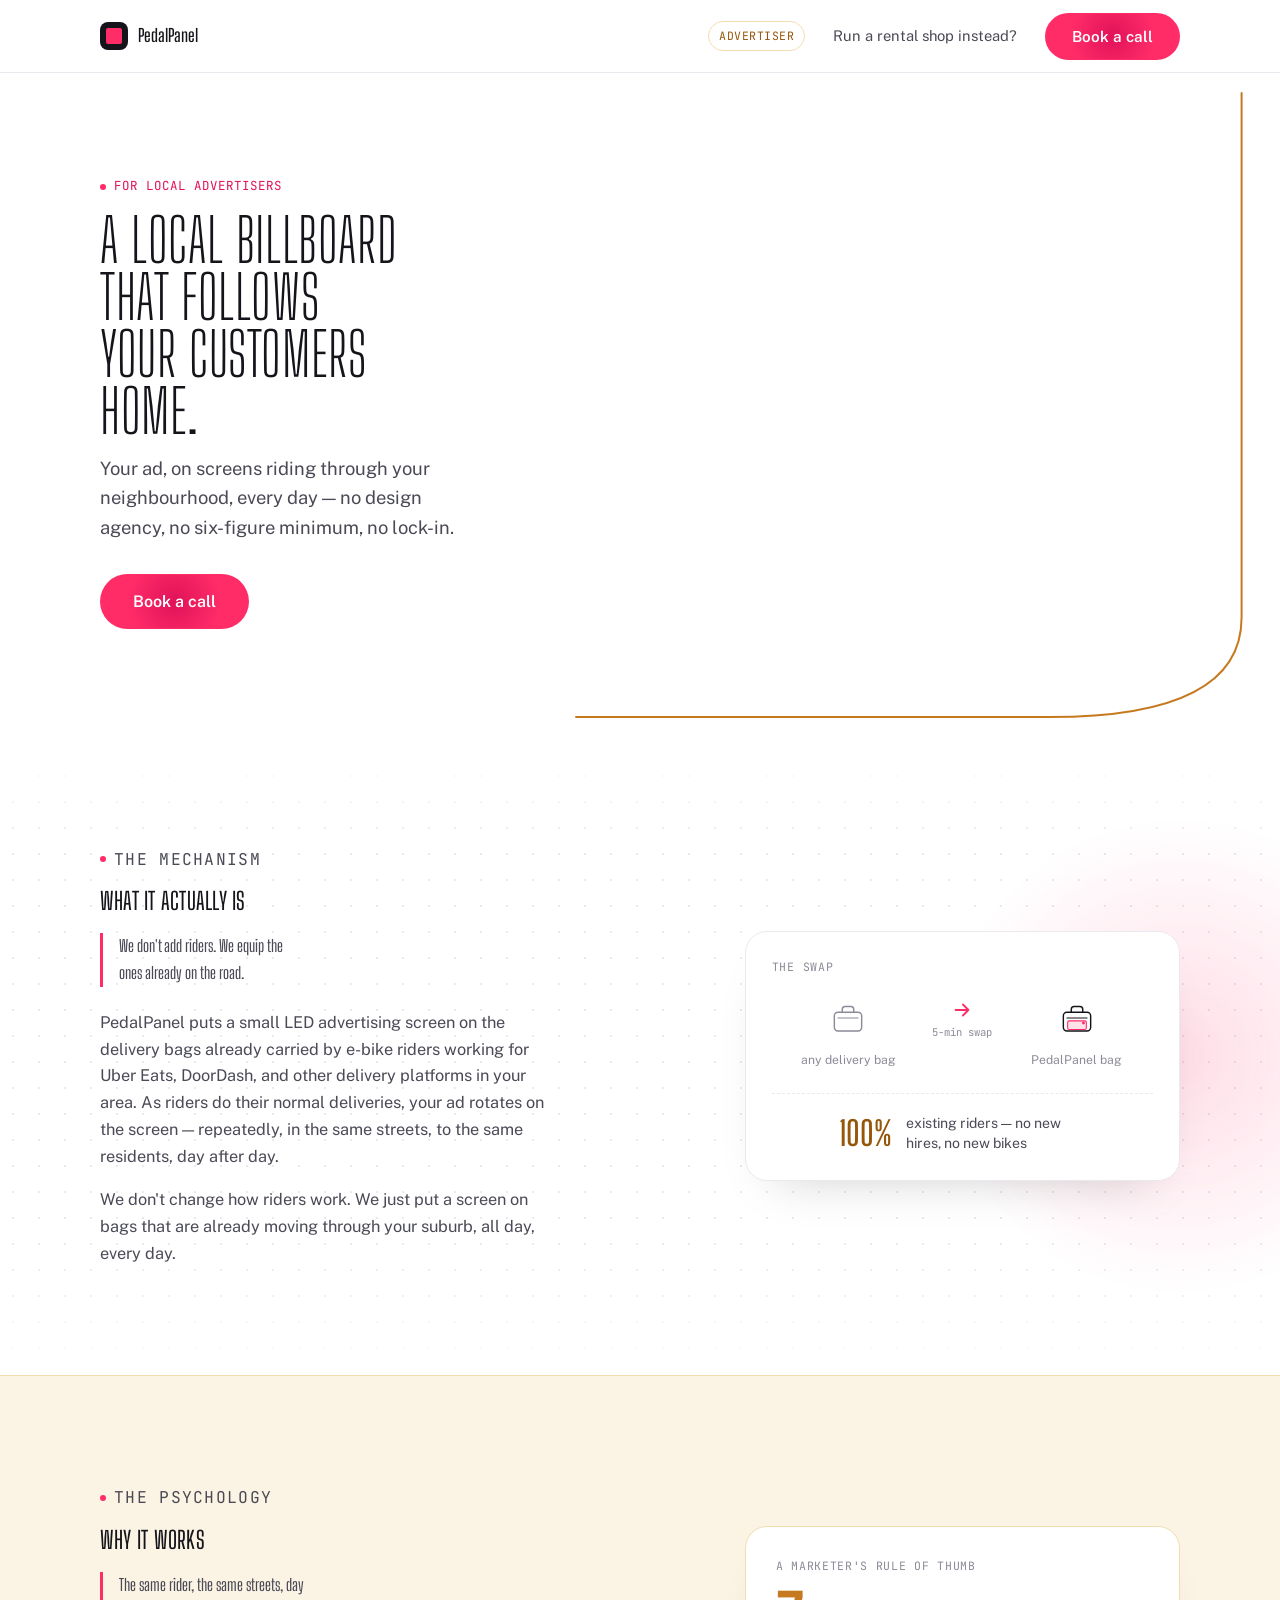
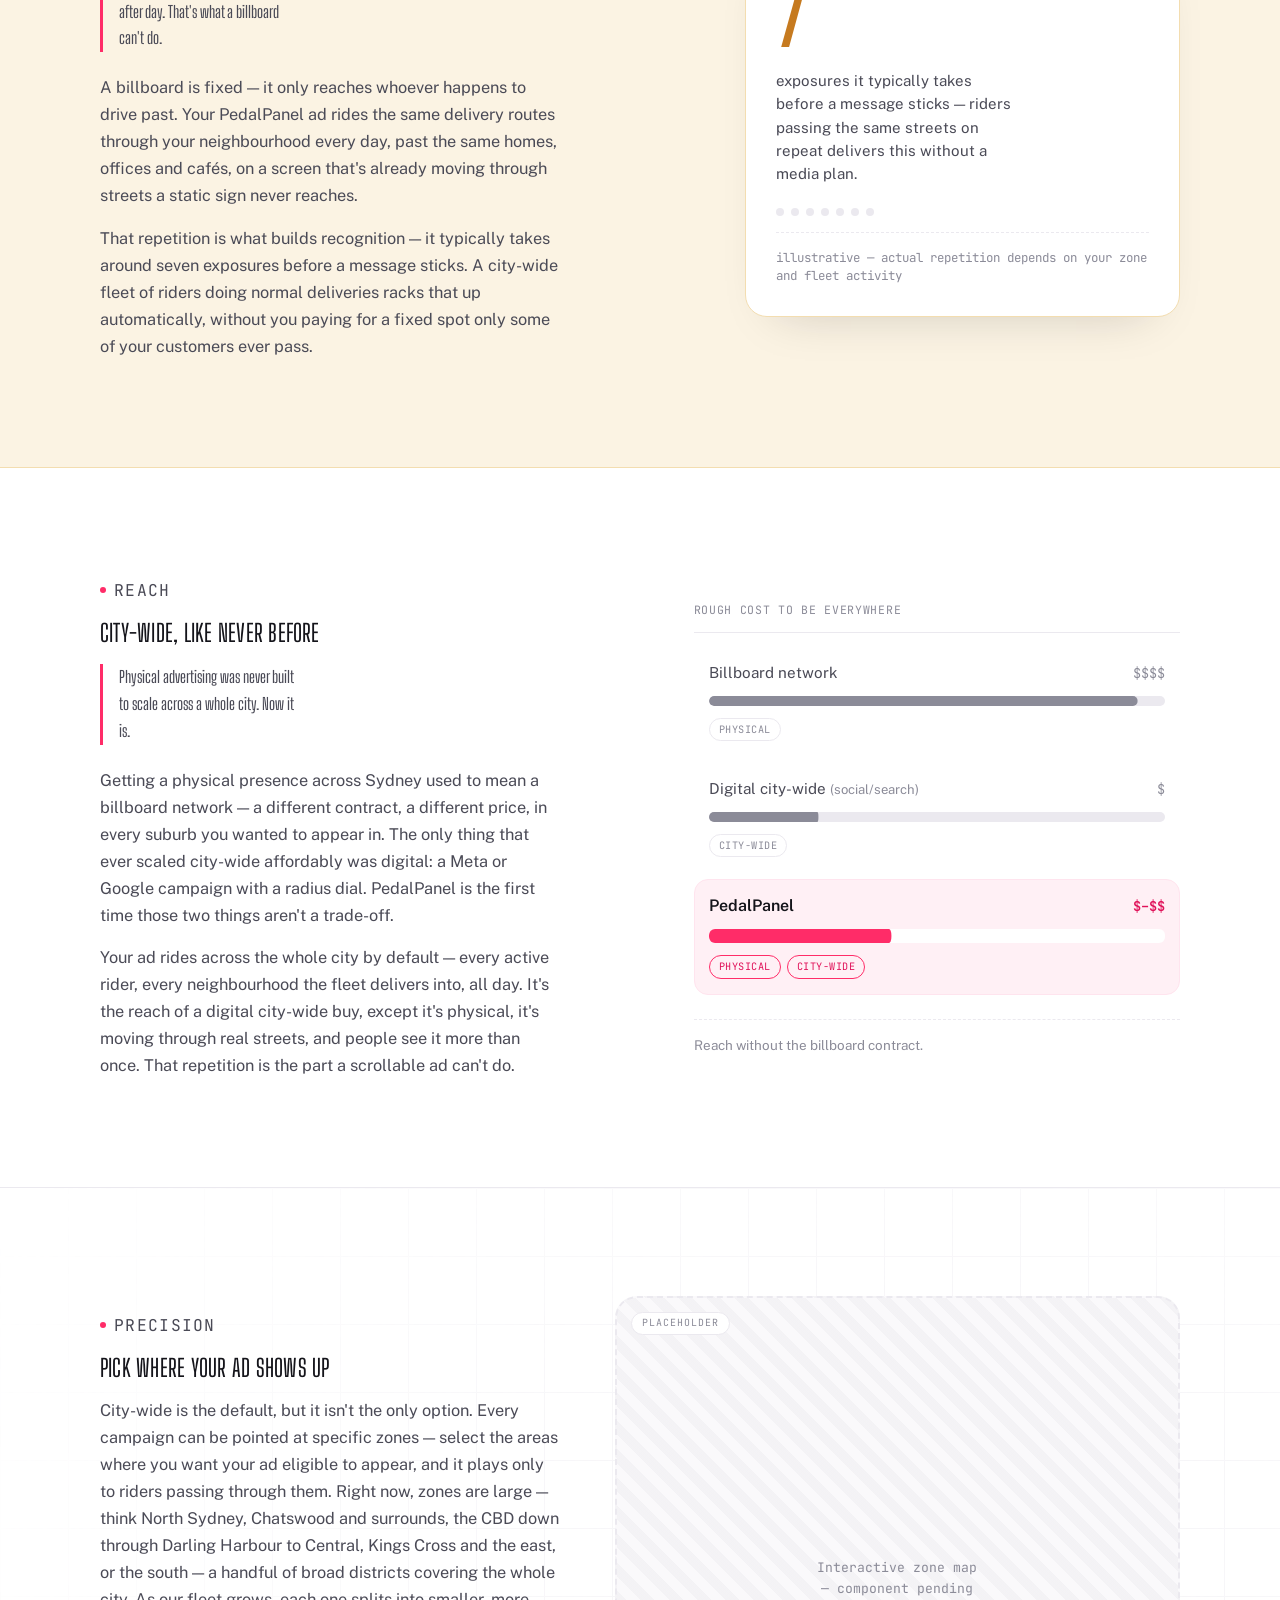
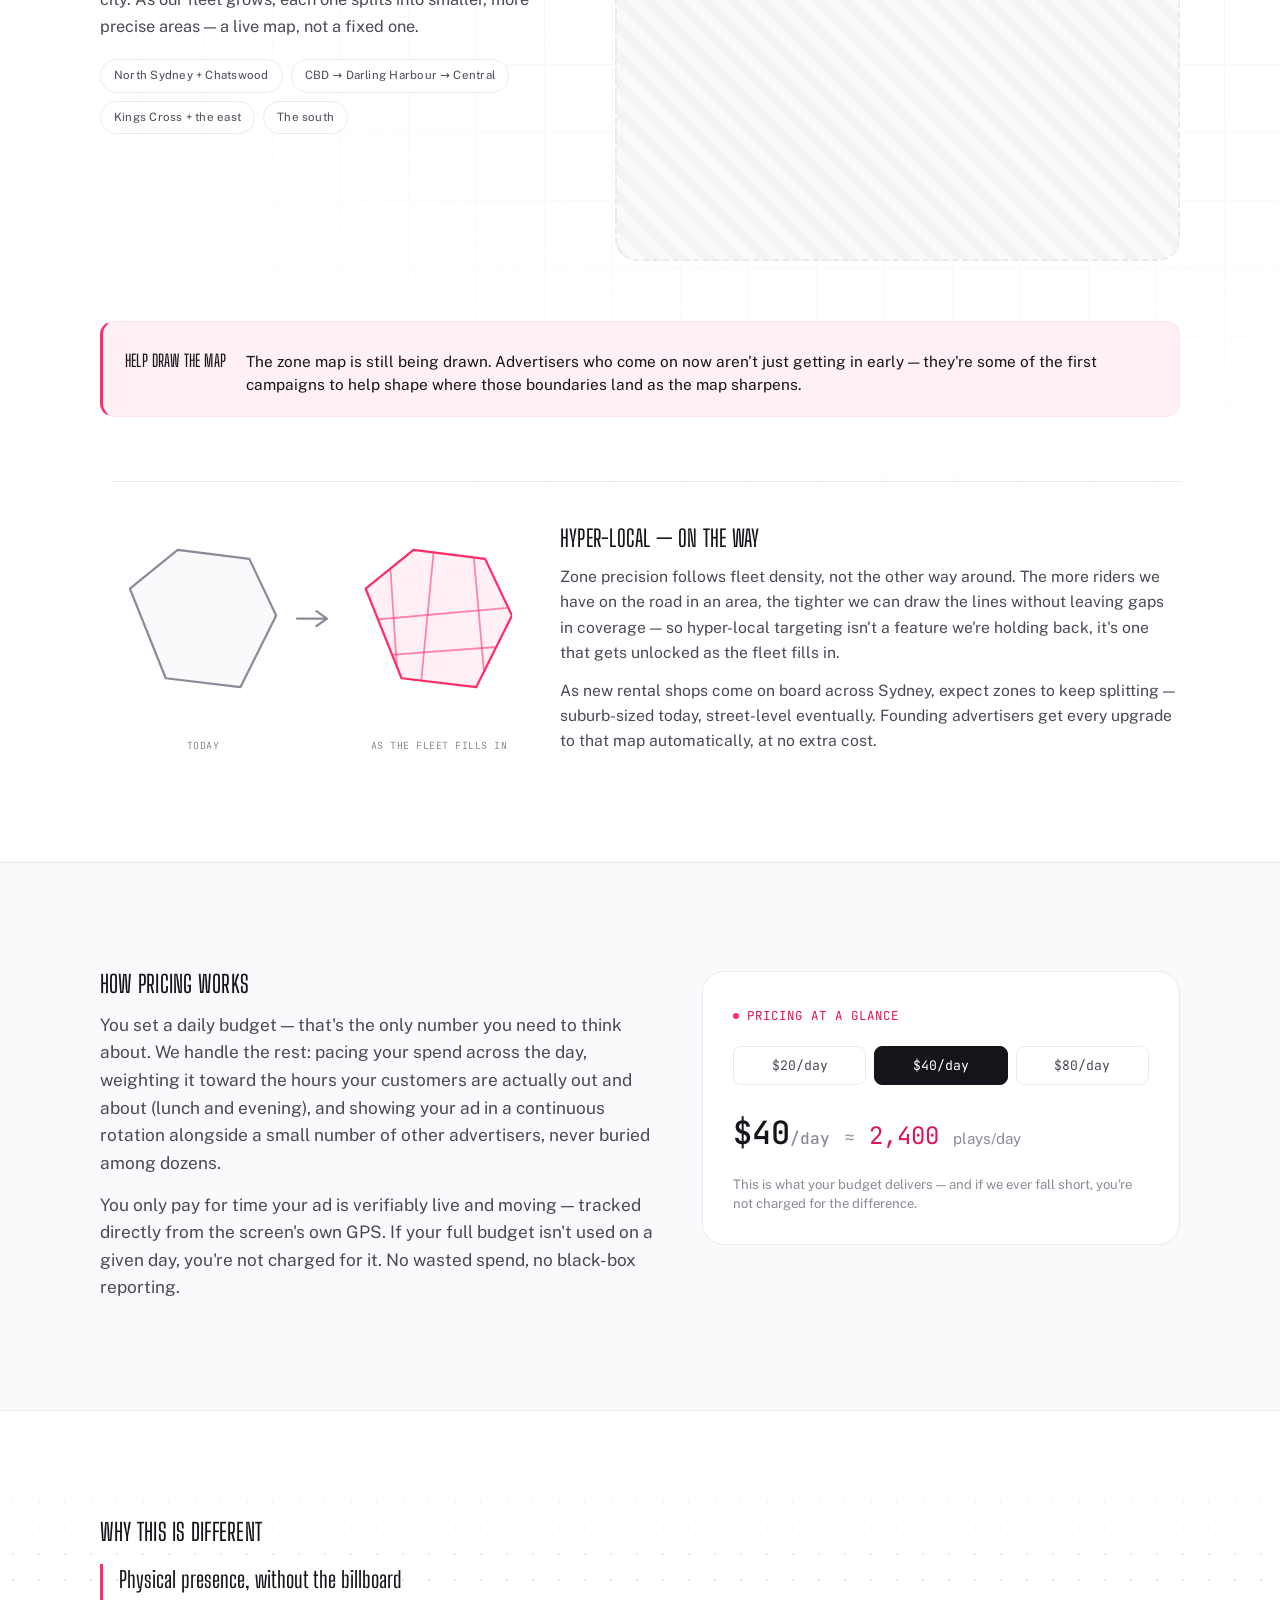
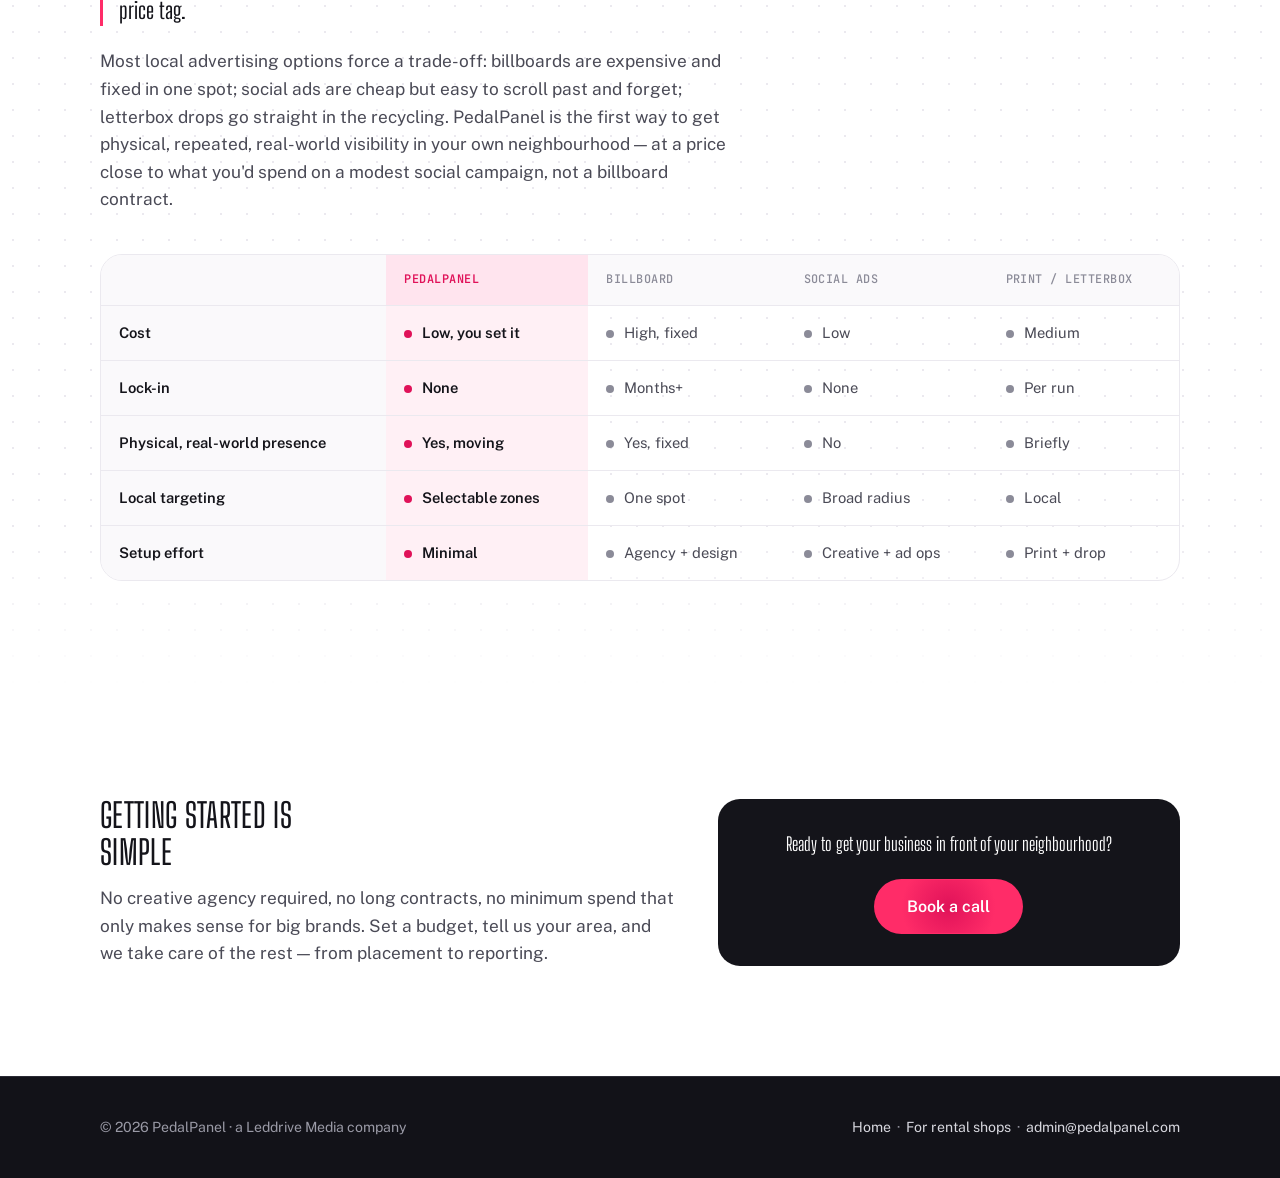
==== commit c3f6c689: "Add decorative hero frame line (desktop/tablet only) New .hero-frame component in css/base.css: a st" ====
--- a/advertiser.html
+++ b/advertiser.html
@@ -9,8 +9,8 @@
   <link rel="preconnect" href="https://fonts.googleapis.com" />
   <link rel="preconnect" href="https://fonts.gstatic.com" crossorigin />
   <link href="https://fonts.googleapis.com/css2?family=Big+Shoulders+Display:wght@300;400;500;600;700&family=Public+Sans:wght@400;500;600;700&family=JetBrains+Mono:wght@400;500&display=swap" rel="stylesheet" />
-  <link rel="stylesheet" href="css/base.css?v=20260826b" />
-  <link rel="stylesheet" href="css/advertiser.css?v=20260826c" />
+  <link rel="stylesheet" href="css/base.css?v=20260826c" />
+  <link rel="stylesheet" href="css/advertiser.css?v=20260826e" />
   <!-- Progressive-enhancement gate for the shared .reveal scroll-animation
        (see css/base.css + js/reveal.js): only a page that actually got this
        script running ever hides .reveal content to animate it in. Runs
@@ -36,6 +36,10 @@
 
     <!-- ================= HERO ================= -->
     <section class="adv-hero">
+      <!-- Decorative frame line — see .hero-frame in css/base.css. -->
+      <svg class="hero-frame hero-frame-amber" viewBox="0 0 100 100" preserveAspectRatio="none" aria-hidden="true">
+        <path d="M97,3 L97,82 Q97,97 82,97 L45,97" />
+      </svg>
       <div class="container adv-hero-grid">
         <div class="adv-hero-copy reveal">
           <p class="eyebrow">For local advertisers</p>
--- a/css/base.css
+++ b/css/base.css
@@ -715,6 +715,53 @@
   color: var(--ink-soft);
 }
 
+/* ---------- Hero frame ----------
+   Decorative line tracing the empty space right of the hero visual: a
+   straight drop down the section's right edge, one rounded corner, then
+   a straight run back along the bottom — from a hand-drawn reference the
+   two colour variants below the copy that follow the page's own accent
+   identity (the same amber/teal split as .nav-audience-*), not Signal
+   Pink, since it's decoration rather than an action or a live status.
+   viewBox 0 0 100 100 with preserveAspectRatio="none" lets one path
+   definition stretch to fit each hero's own (font-size-dependent) height
+   without hand-tuning coordinates per breakpoint; non-scaling-stroke
+   keeps the line's pixel width constant despite that non-uniform scale.
+   Sits behind the hero content (negative z-index, inside the section's
+   own stacking context via position:relative below) so it never
+   interferes with reading order or hit targets — aria-hidden as pure
+   decoration. Desktop/tablet only: with the hero stacked to one column
+   on mobile there's no right-hand whitespace left for it to frame. */
+.hero-frame {
+  display: none;
+  position: absolute;
+  inset: 0;
+  width: 100%;
+  height: 100%;
+  z-index: -1;
+  pointer-events: none;
+}
+
+@media (min-width: 900px) {
+  .hero-frame {
+    display: block;
+  }
+}
+
+.hero-frame path {
+  fill: none;
+  stroke-width: 2;
+  stroke-linecap: round;
+  vector-effect: non-scaling-stroke;
+}
+
+.hero-frame-amber path {
+  stroke: var(--amber);
+}
+
+.hero-frame-teal path {
+  stroke: var(--teal);
+}
+
 /* ---------- Hero 3D visual ----------
    Container for the Three.js triple-screen-bike scene (see
    js/hero-3d.js + js/triple-screen-bike.js), shared by the advertiser and
--- a/css/advertiser.css
+++ b/css/advertiser.css
@@ -5,6 +5,13 @@
 /* ---------- Hero ---------- */
 
 .adv-hero {
+  position: relative;
+  /* z-index:0, not just position:relative, so this establishes its own
+     stacking context — otherwise .hero-frame's z-index:-1 (see
+     css/base.css) escapes to the page root instead of staying scoped
+     between this section's own background and its content, and paints
+     underneath the *next* section's background instead. */
+  z-index: 0;
   padding-top: clamp(48px, 8vw, 88px);
   padding-bottom: clamp(56px, 8vw, 96px);
 }
@@ -514,6 +521,23 @@
   align-items: center;
 }
 
+/* Mobile/tablet only: text first, diagram below, full width — reversed
+   from the DOM order (figure markup comes first so desktop's visual-left
+   arrangement needs no override there). Sitting the figure on top of the
+   copy at a capped, off-centre width read as misplaced rather than
+   composed; full-width underneath it reads as a supporting diagram for
+   the paragraph above, the way the zone-map placeholder above it in this
+   same section already does on mobile. */
+@media (max-width: 899px) {
+  .zones-next-figure {
+    order: 2;
+  }
+
+  .zones-next-copy {
+    order: 1;
+  }
+}
+
 /* Anchored to the right edge of the container rather than spanning the
    full width like the "Pick where your ad shows up" beat above it — the
    two beats reading identically edge-to-edge made this one feel like a
@@ -532,9 +556,19 @@
 }
 
 .zones-next-figure {
-  margin: 0;
+  margin: 0 auto;
   width: 100%;
   max-width: 240px;
+}
+
+/* Full width on mobile/tablet, not the 240px (200px under 640px) card
+   size — at a capped width it read as a small stray object rather than
+   a diagram for the paragraph above; letting it fill the column matches
+   how the zone-map placeholder above it already goes full width here. */
+@media (max-width: 899px) {
+  .zones-next-figure {
+    max-width: none;
+  }
 }
 
 /* Top-aligned with the heading rather than centred against the whole text
@@ -670,10 +704,6 @@
     gap: 20px;
   }
 
-  .zones-next-figure {
-    max-width: 200px;
-  }
-
   .zone-split-caps {
     font-size: 0.58rem;
     letter-spacing: 0.03em;
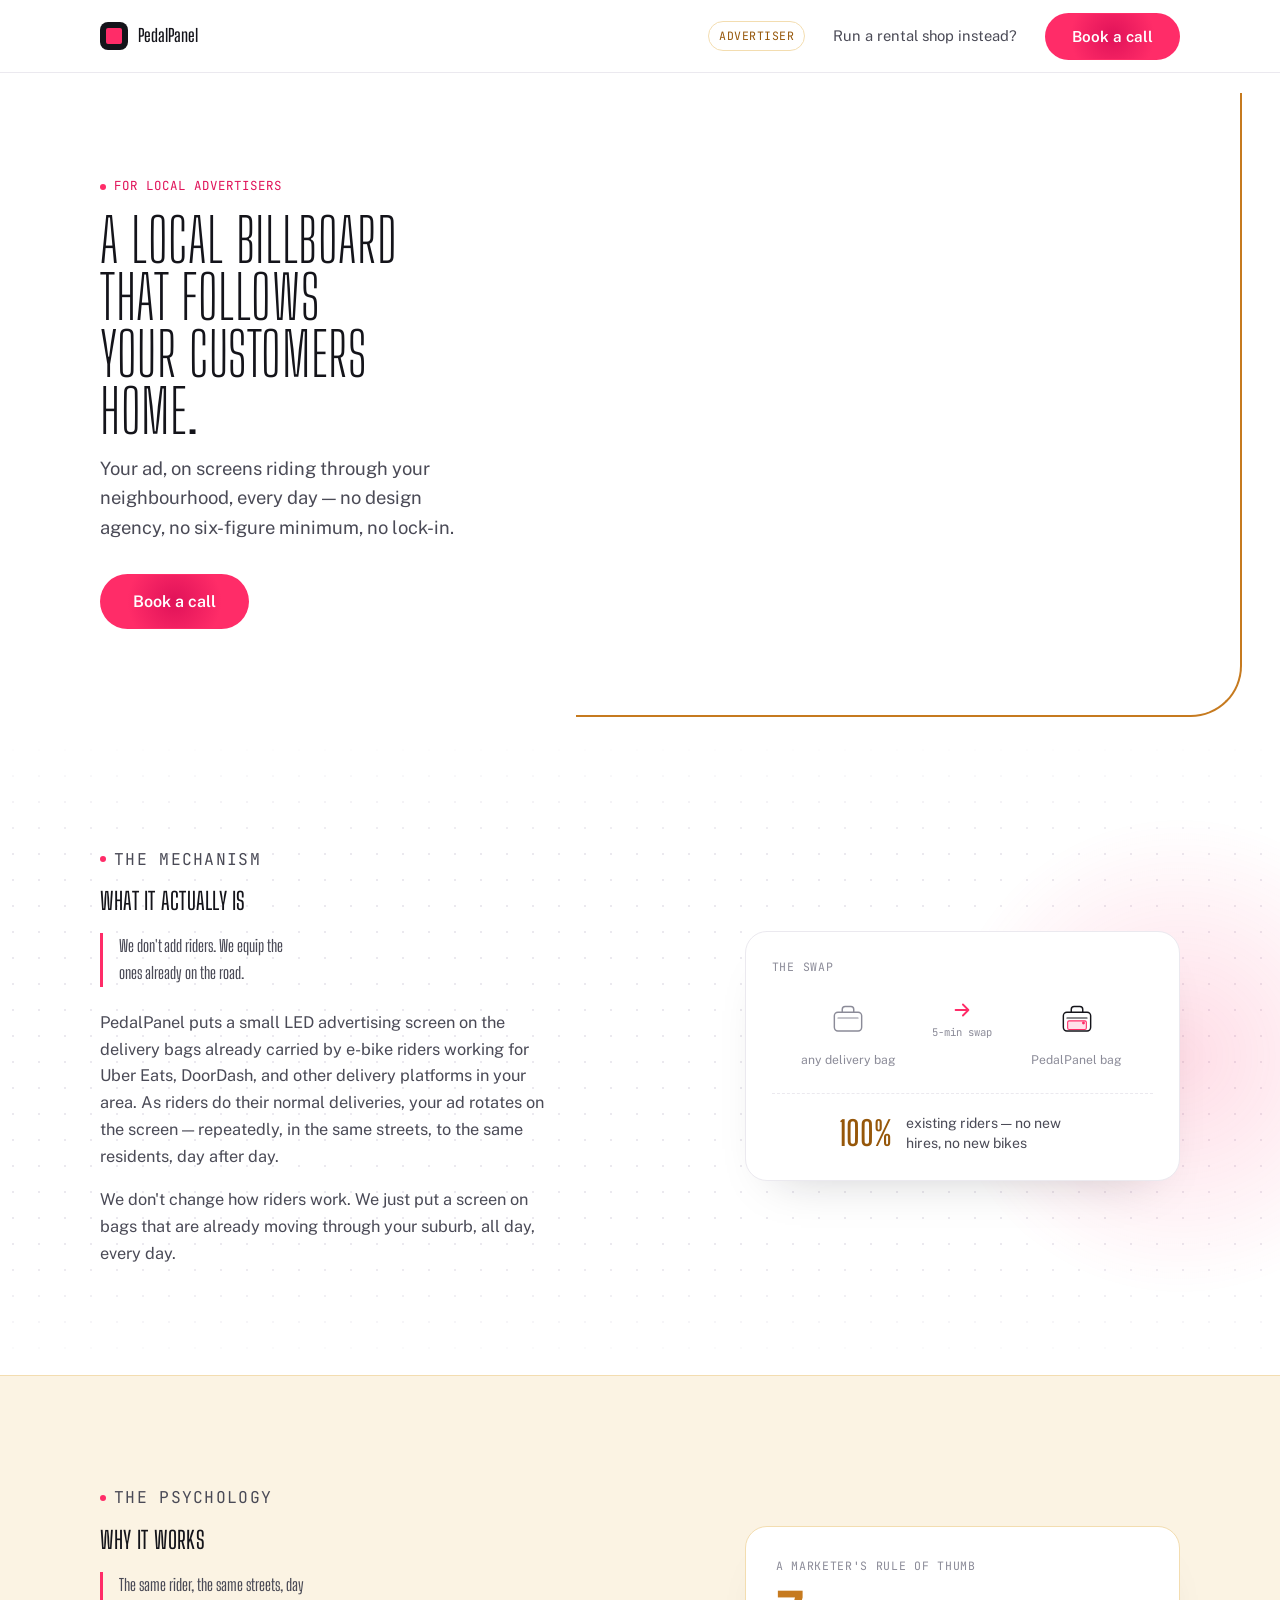
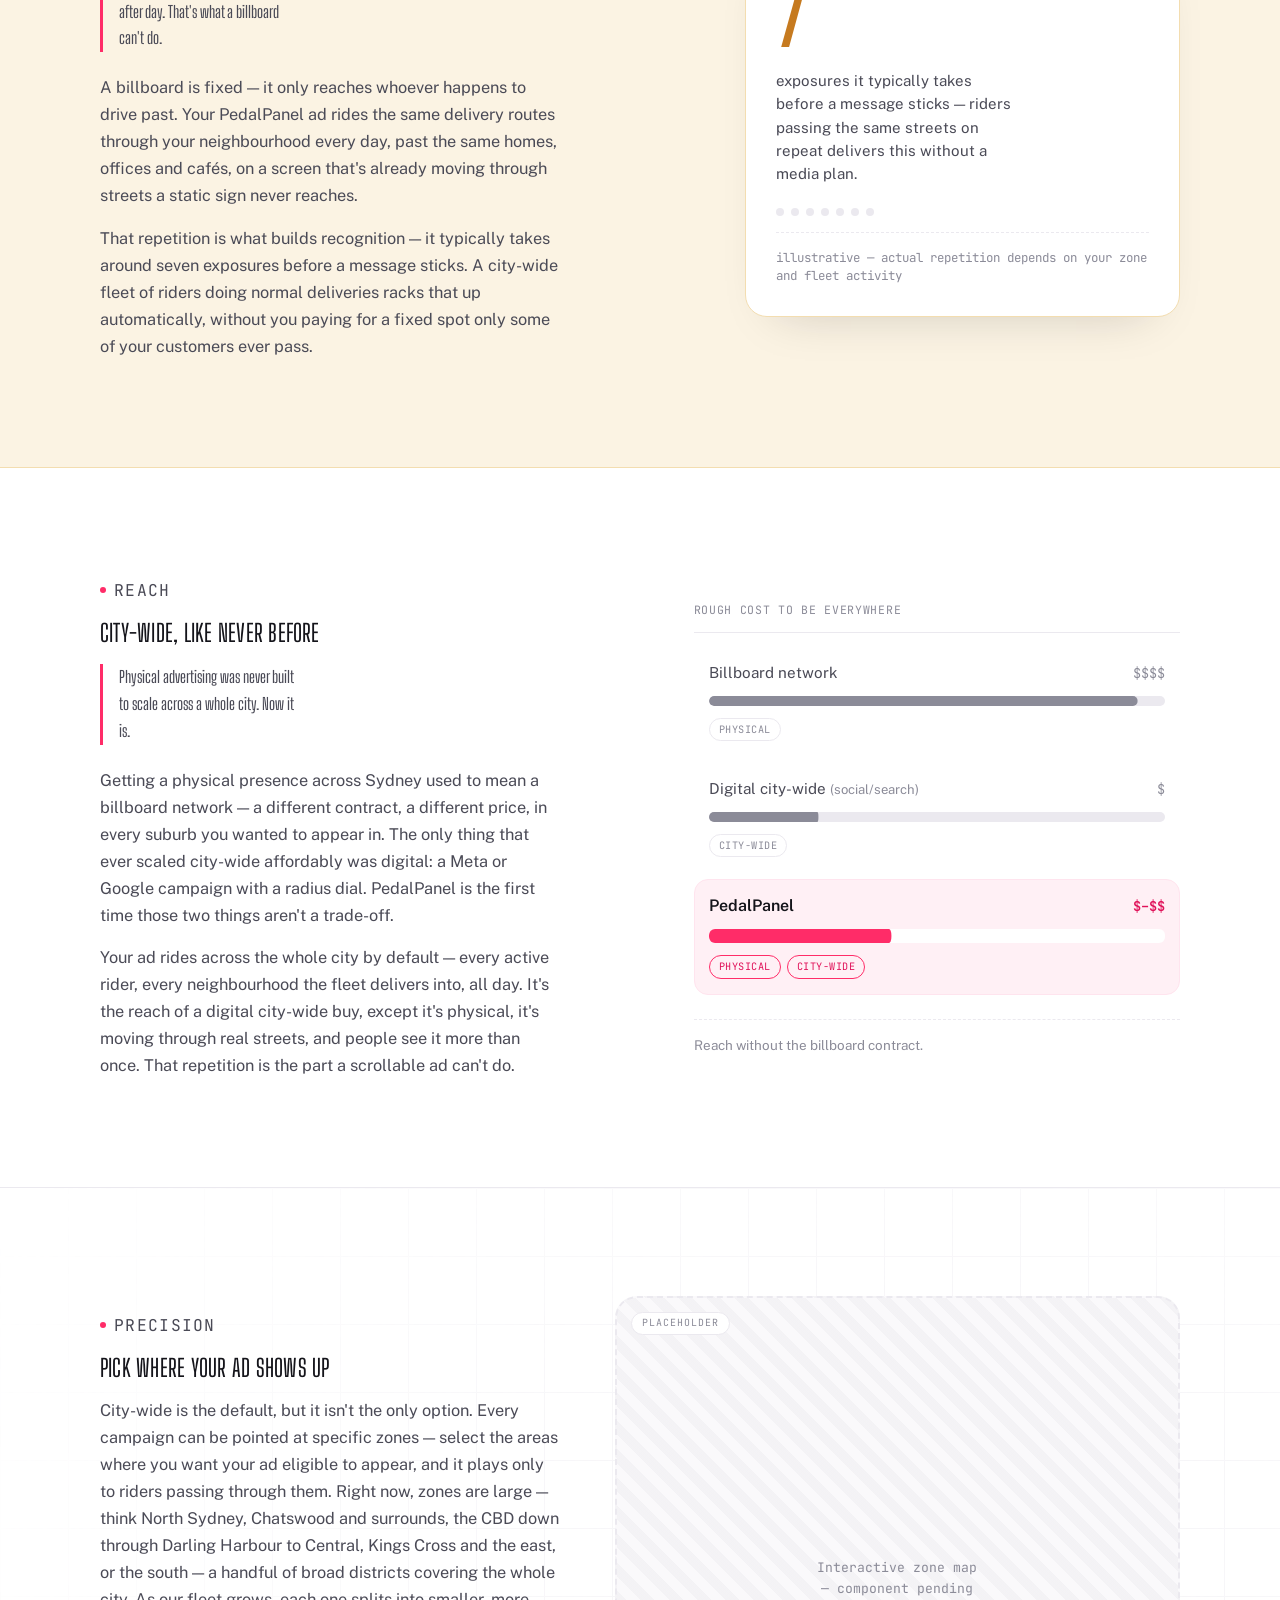
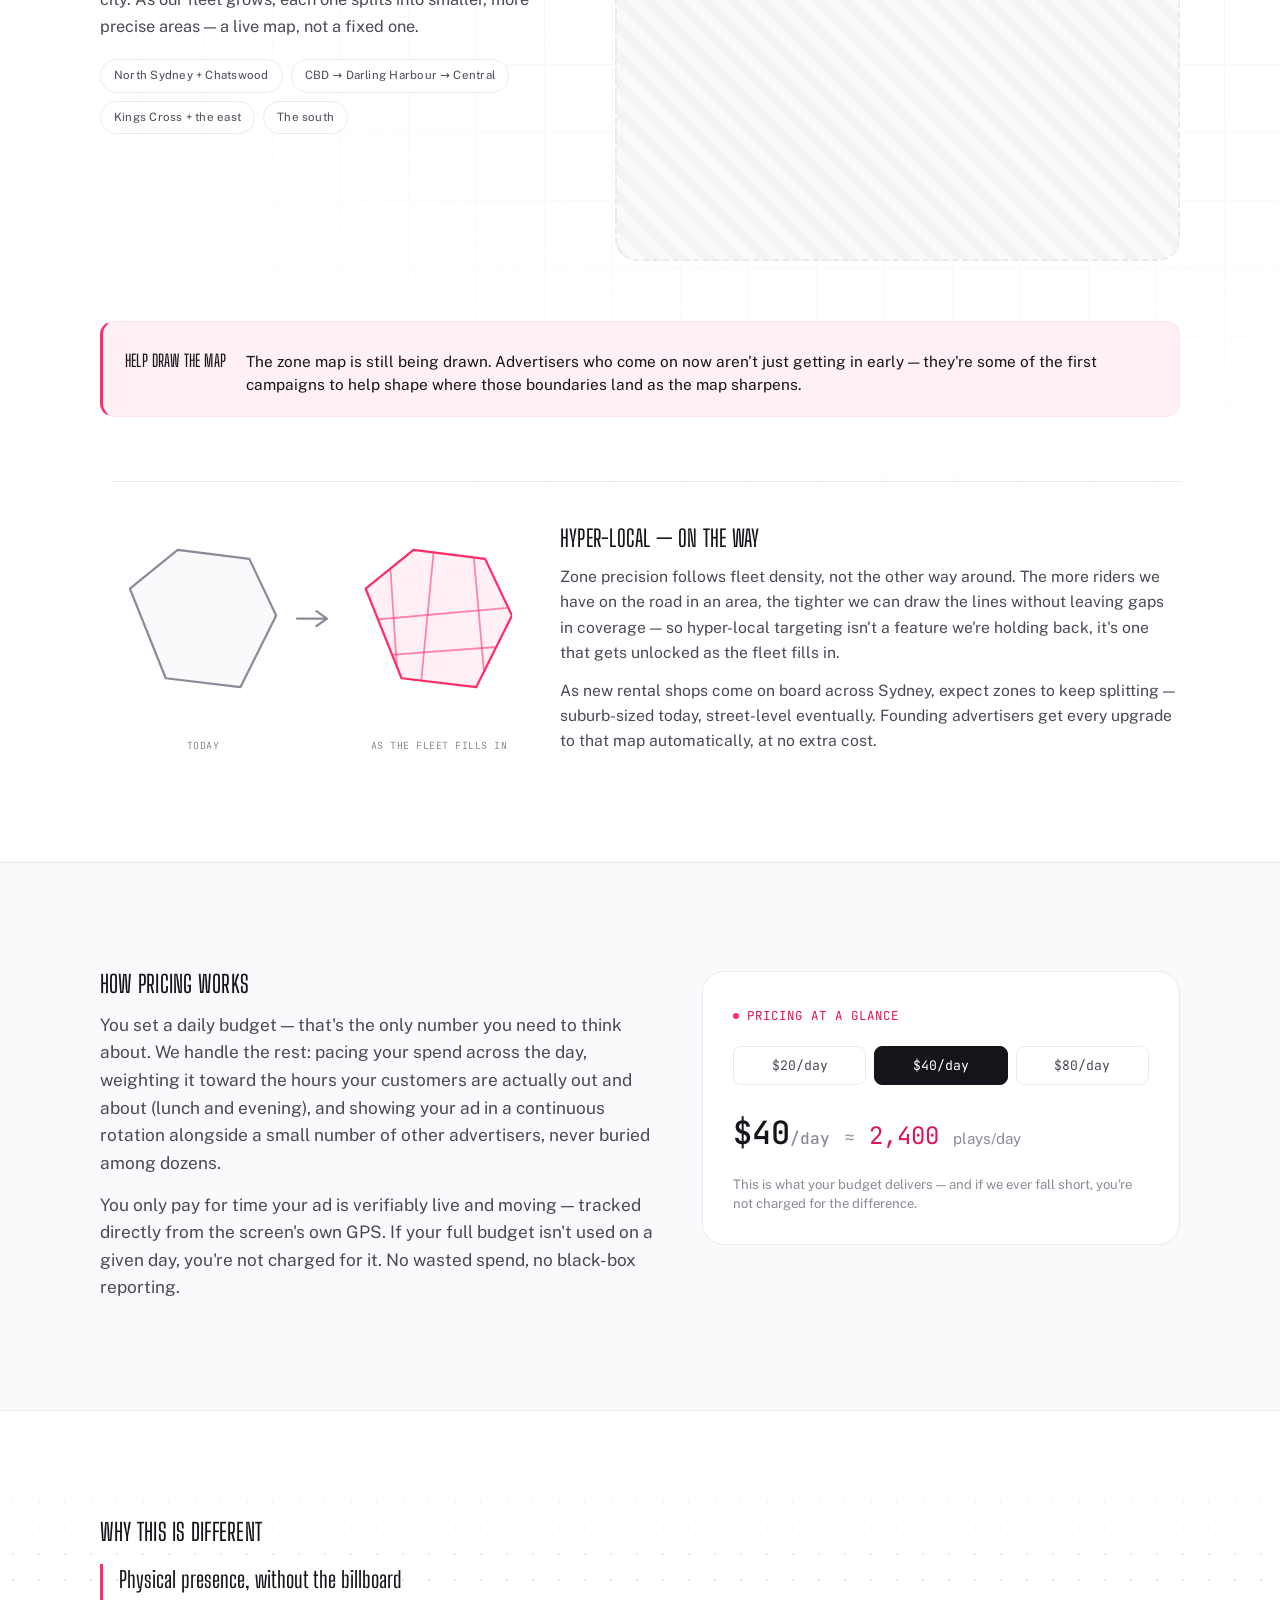
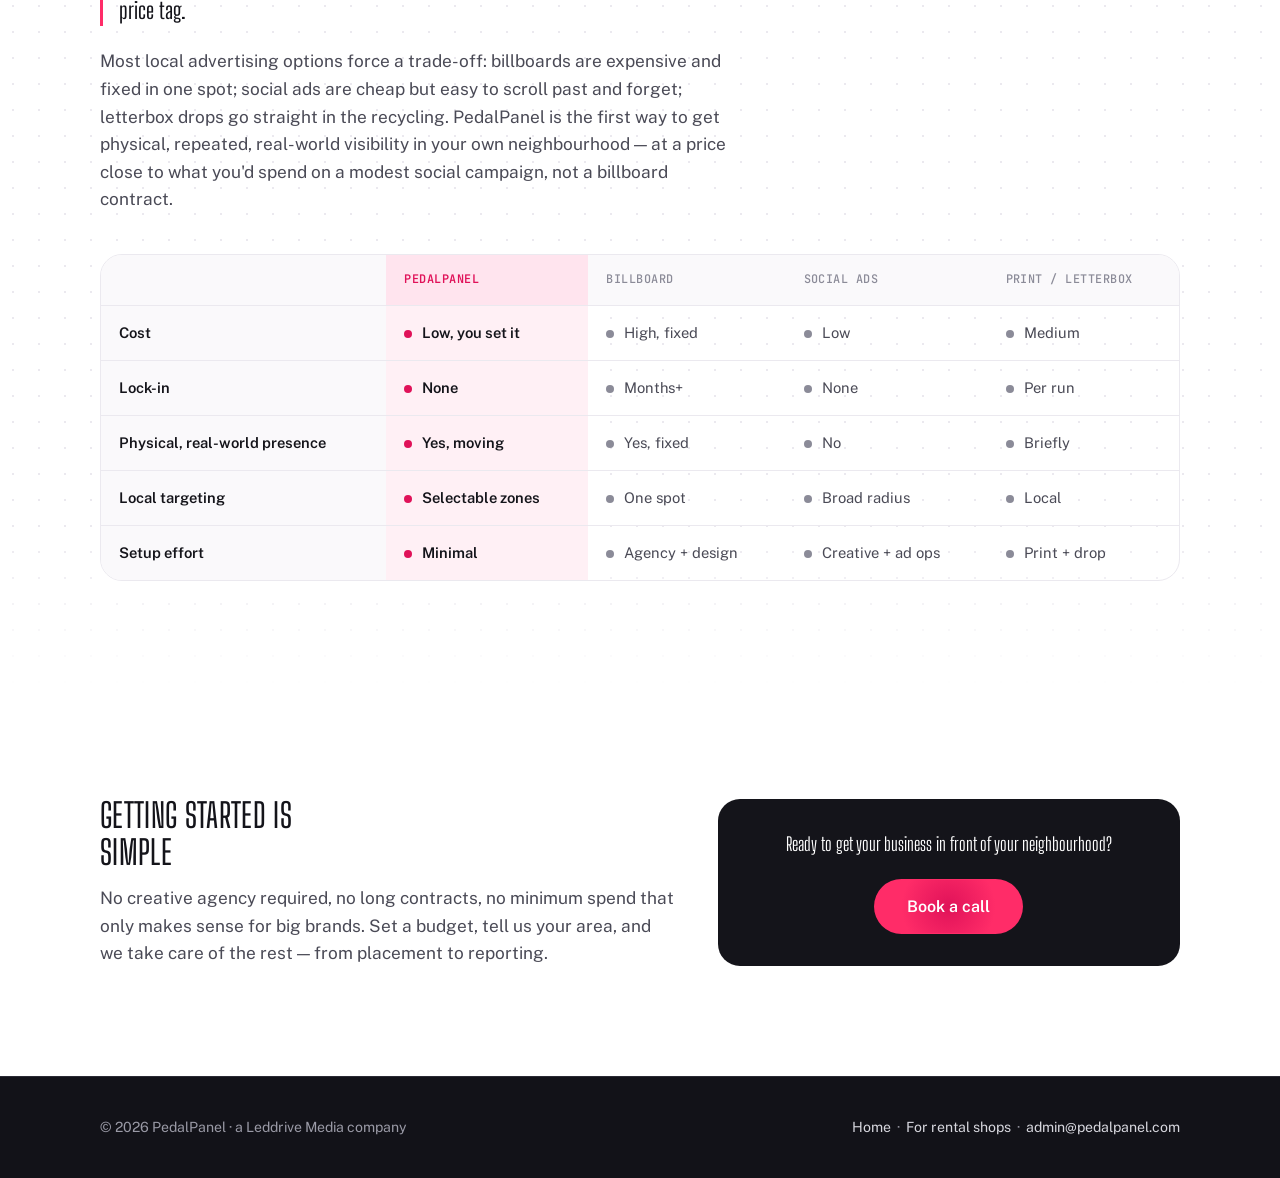
==== commit c651e8e9: "Make hero frame corner a true circular arc Replaced the SVG path (a quadratic Bezier inside a viewBo" ====
--- a/advertiser.html
+++ b/advertiser.html
@@ -9,7 +9,7 @@
   <link rel="preconnect" href="https://fonts.googleapis.com" />
   <link rel="preconnect" href="https://fonts.gstatic.com" crossorigin />
   <link href="https://fonts.googleapis.com/css2?family=Big+Shoulders+Display:wght@300;400;500;600;700&family=Public+Sans:wght@400;500;600;700&family=JetBrains+Mono:wght@400;500&display=swap" rel="stylesheet" />
-  <link rel="stylesheet" href="css/base.css?v=20260826c" />
+  <link rel="stylesheet" href="css/base.css?v=20260826d" />
   <link rel="stylesheet" href="css/advertiser.css?v=20260826e" />
   <!-- Progressive-enhancement gate for the shared .reveal scroll-animation
        (see css/base.css + js/reveal.js): only a page that actually got this
@@ -37,9 +37,7 @@
     <!-- ================= HERO ================= -->
     <section class="adv-hero">
       <!-- Decorative frame line — see .hero-frame in css/base.css. -->
-      <svg class="hero-frame hero-frame-amber" viewBox="0 0 100 100" preserveAspectRatio="none" aria-hidden="true">
-        <path d="M97,3 L97,82 Q97,97 82,97 L45,97" />
-      </svg>
+      <div class="hero-frame hero-frame-amber" aria-hidden="true"></div>
       <div class="container adv-hero-grid">
         <div class="adv-hero-copy reveal">
           <p class="eyebrow">For local advertisers</p>
--- a/css/base.css
+++ b/css/base.css
@@ -718,25 +718,38 @@
 /* ---------- Hero frame ----------
    Decorative line tracing the empty space right of the hero visual: a
    straight drop down the section's right edge, one rounded corner, then
-   a straight run back along the bottom — from a hand-drawn reference the
-   two colour variants below the copy that follow the page's own accent
-   identity (the same amber/teal split as .nav-audience-*), not Signal
-   Pink, since it's decoration rather than an action or a live status.
-   viewBox 0 0 100 100 with preserveAspectRatio="none" lets one path
-   definition stretch to fit each hero's own (font-size-dependent) height
-   without hand-tuning coordinates per breakpoint; non-scaling-stroke
-   keeps the line's pixel width constant despite that non-uniform scale.
+   a straight run back along the bottom — from a hand-drawn reference.
+   Colour follows each page's existing accent identity — amber on
+   advertiser, teal on shop, the same split .nav-audience-amber/teal
+   already uses — not Signal Pink, since this is decoration rather than
+   an action or a live status.
+
+   Plain CSS border + border-radius, not an SVG path: a single
+   border-radius value is always a true circle regardless of the box's
+   own aspect ratio, where an SVG viewBox stretched non-uniformly to fit
+   each hero's own (font-size-dependent, non-square) height distorts a
+   path-drawn curve into a visibly flattened ellipse — no per-breakpoint
+   coordinate tuning needed either way. border-width's 0 on the top and
+   left sides keeps those edges invisible, so the box reads as an
+   open-cornered frame rather than a rectangle.
+
    Sits behind the hero content (negative z-index, inside the section's
-   own stacking context via position:relative below) so it never
-   interferes with reading order or hit targets — aria-hidden as pure
-   decoration. Desktop/tablet only: with the hero stacked to one column
-   on mobile there's no right-hand whitespace left for it to frame. */
+   own stacking context via position:relative + z-index:0 on
+   .adv-hero/.shop-hero) so it never interferes with reading order or
+   hit targets — aria-hidden as pure decoration. Desktop/tablet only:
+   with the hero stacked to one column on mobile there's no right-hand
+   whitespace left for it to frame. */
 .hero-frame {
   display: none;
   position: absolute;
-  inset: 0;
-  width: 100%;
-  height: 100%;
+  top: 3%;
+  right: 3%;
+  bottom: 3%;
+  left: 45%;
+  border-style: solid;
+  border-width: 0 2px 2px 0;
+  border-color: transparent;
+  border-bottom-right-radius: clamp(24px, 4vw, 56px);
   z-index: -1;
   pointer-events: none;
 }
@@ -747,19 +760,12 @@
   }
 }
 
-.hero-frame path {
-  fill: none;
-  stroke-width: 2;
-  stroke-linecap: round;
-  vector-effect: non-scaling-stroke;
-}
-
-.hero-frame-amber path {
-  stroke: var(--amber);
-}
-
-.hero-frame-teal path {
-  stroke: var(--teal);
+.hero-frame-amber {
+  border-color: var(--amber);
+}
+
+.hero-frame-teal {
+  border-color: var(--teal);
 }
 
 /* ---------- Hero 3D visual ----------
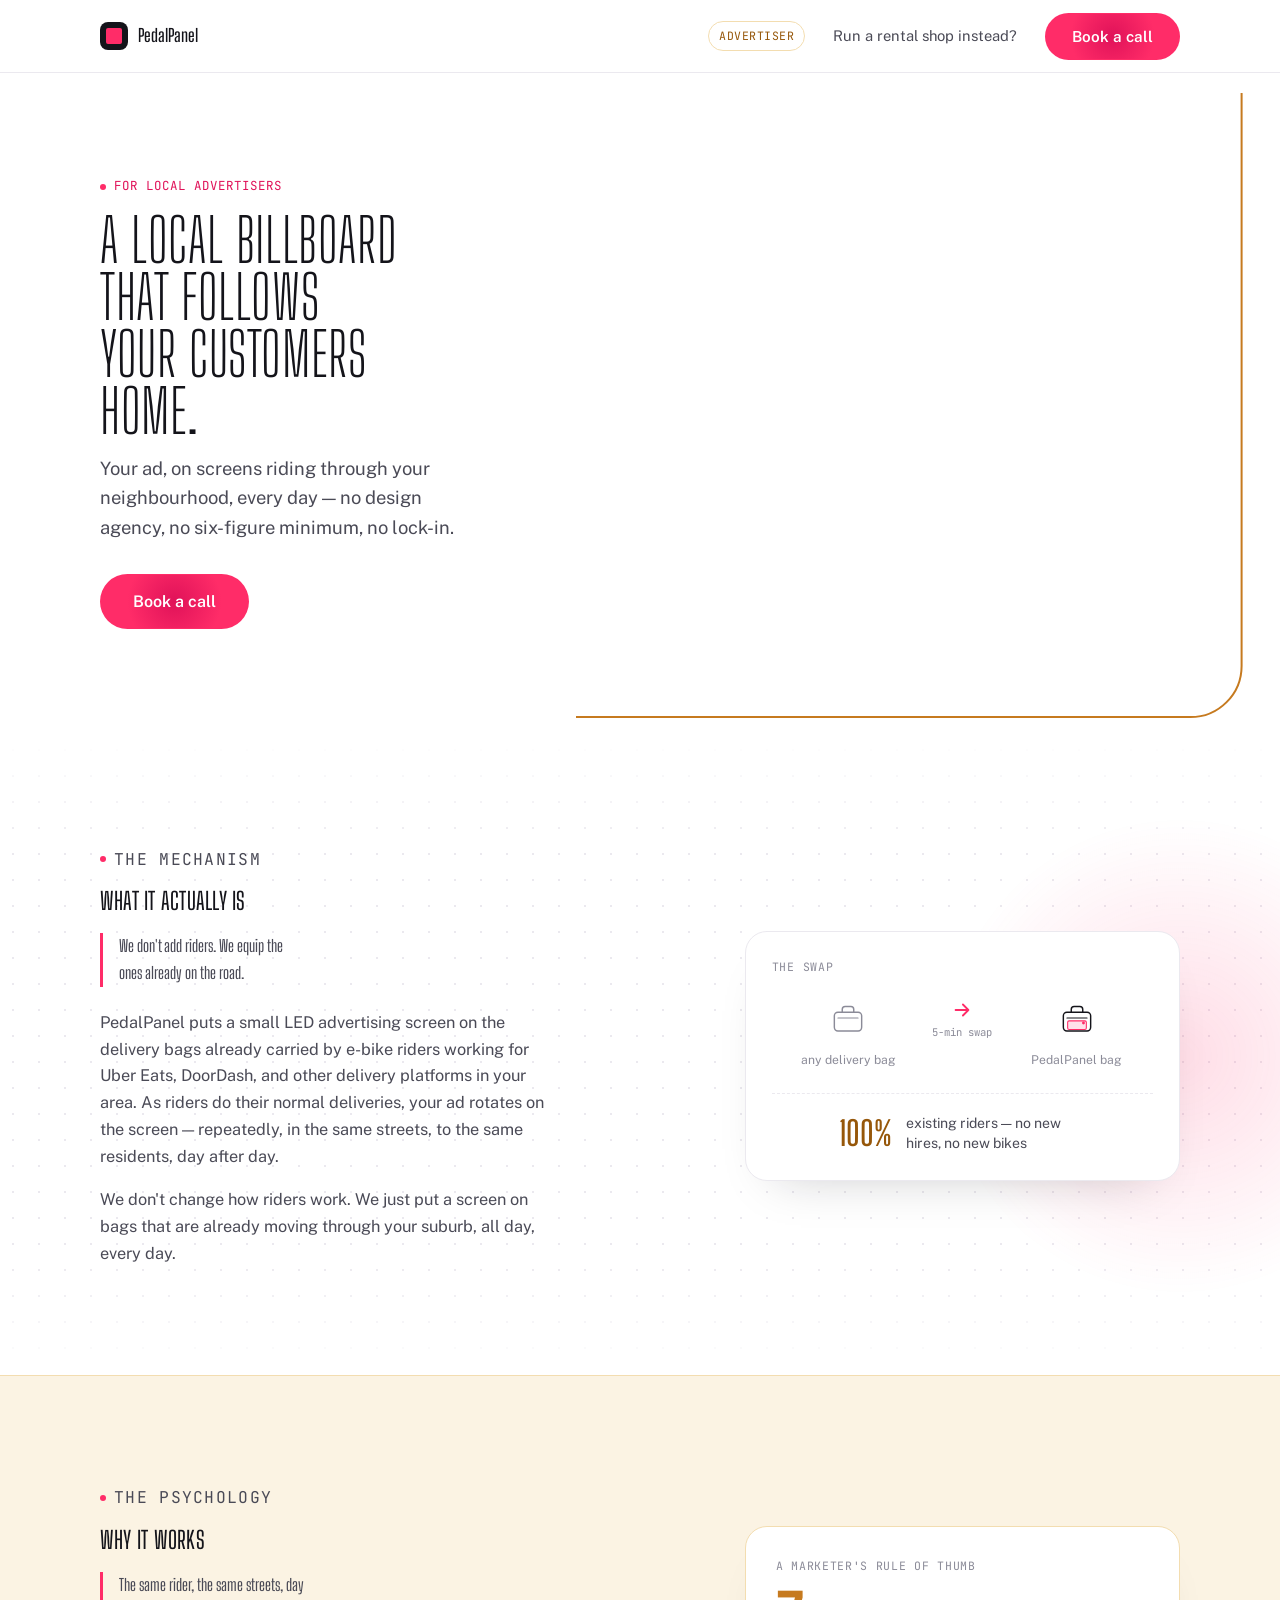
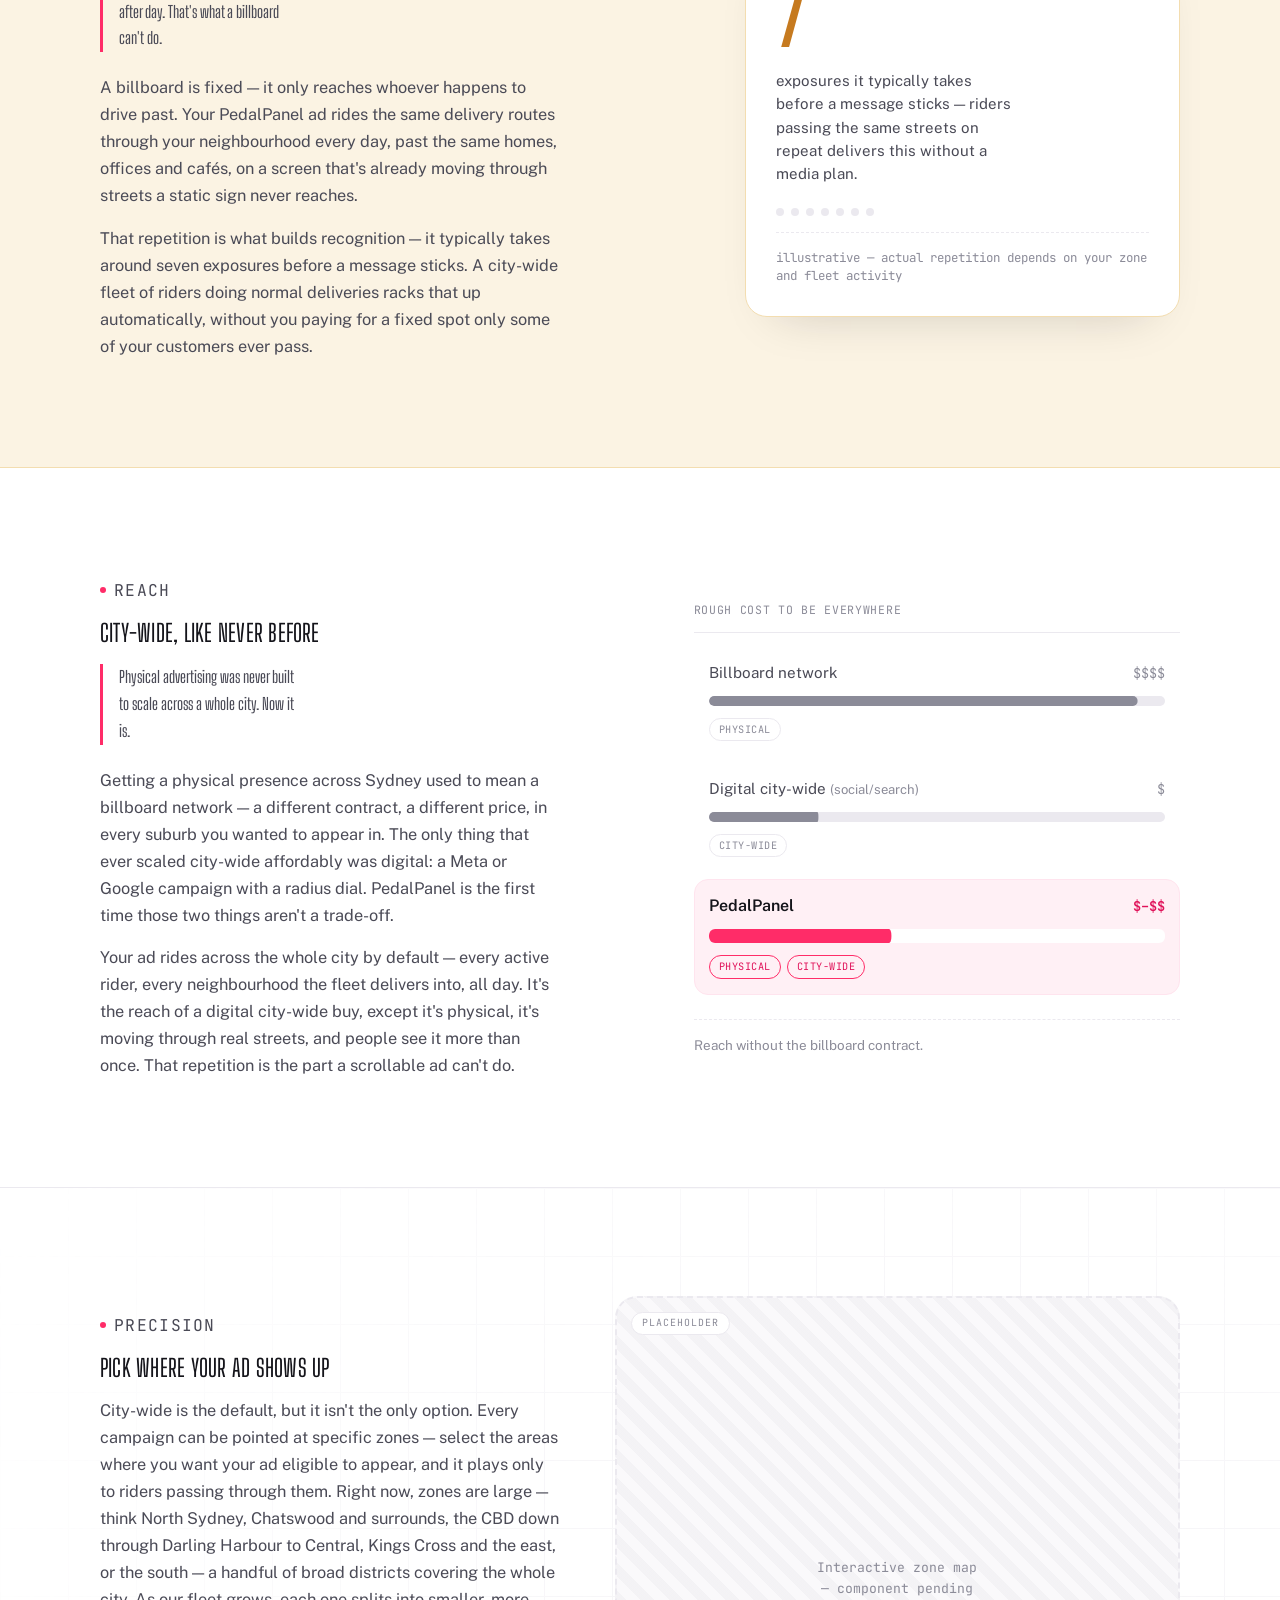
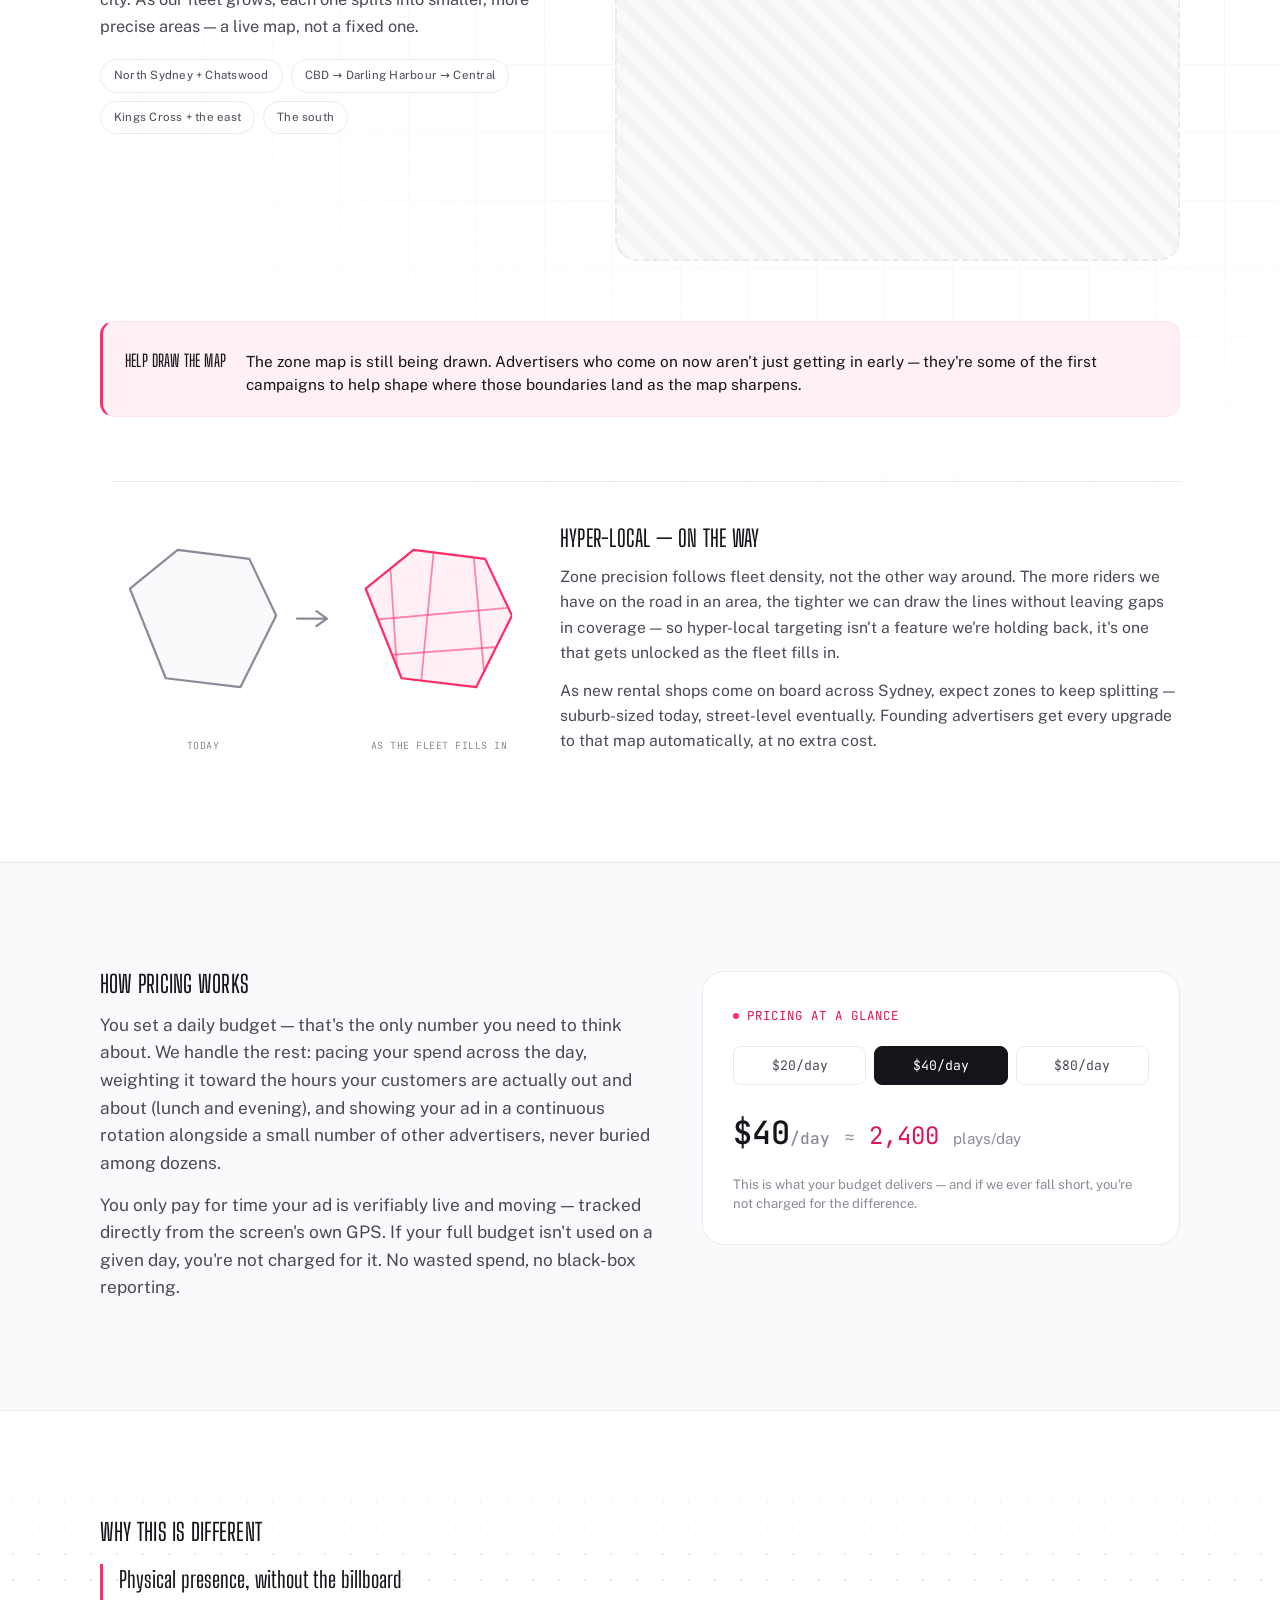
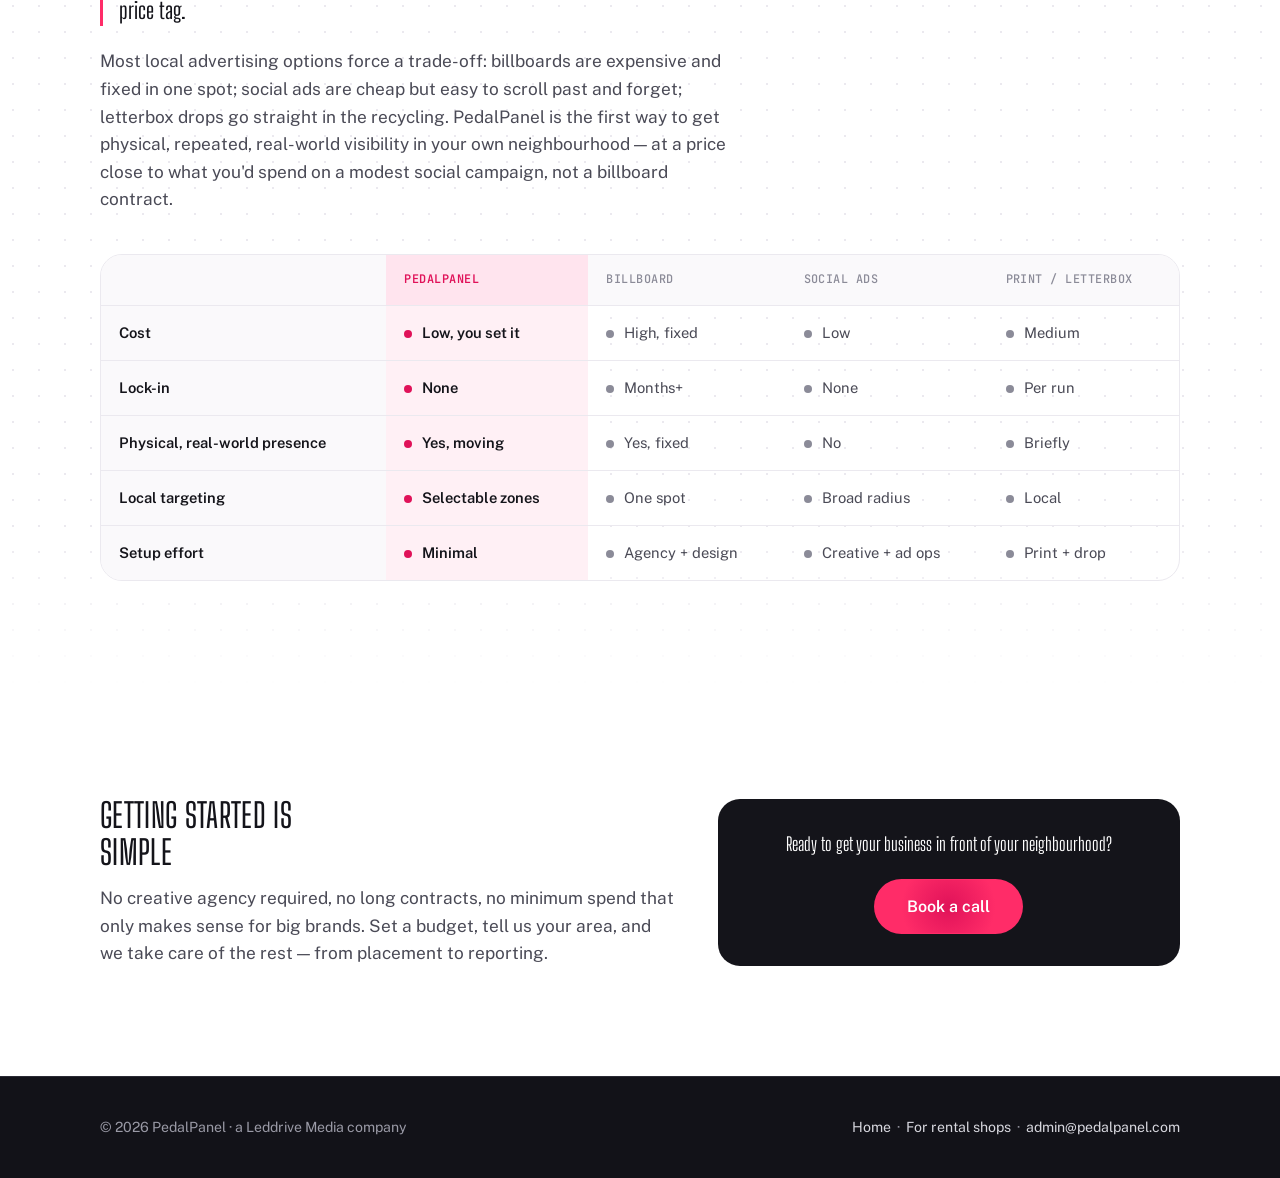
==== commit eec057b4: "Animate the hero frame line drawing in on page load Extensive debugging (real render screenshots + v" ====
--- a/advertiser.html
+++ b/advertiser.html
@@ -9,7 +9,7 @@
   <link rel="preconnect" href="https://fonts.googleapis.com" />
   <link rel="preconnect" href="https://fonts.gstatic.com" crossorigin />
   <link href="https://fonts.googleapis.com/css2?family=Big+Shoulders+Display:wght@300;400;500;600;700&family=Public+Sans:wght@400;500;600;700&family=JetBrains+Mono:wght@400;500&display=swap" rel="stylesheet" />
-  <link rel="stylesheet" href="css/base.css?v=20260826d" />
+  <link rel="stylesheet" href="css/base.css?v=20260826e" />
   <link rel="stylesheet" href="css/advertiser.css?v=20260826e" />
   <!-- Progressive-enhancement gate for the shared .reveal scroll-animation
        (see css/base.css + js/reveal.js): only a page that actually got this
@@ -36,8 +36,11 @@
 
     <!-- ================= HERO ================= -->
     <section class="adv-hero">
-      <!-- Decorative frame line — see .hero-frame in css/base.css. -->
-      <div class="hero-frame hero-frame-amber" aria-hidden="true"></div>
+      <!-- Decorative frame line, drawn on load — see .hero-frame in
+           css/base.css and js/hero-frame.js. -->
+      <svg class="hero-frame hero-frame-amber" aria-hidden="true">
+        <path class="hero-frame-path" />
+      </svg>
       <div class="container adv-hero-grid">
         <div class="adv-hero-copy reveal">
           <p class="eyebrow">For local advertisers</p>
@@ -531,5 +534,6 @@
   <script src="js/advertiser.js?v=20260825a"></script>
   <script src="js/lead-form.js?v=20260825a"></script>
   <script src="js/hero-3d.js?v=20260825a"></script>
+  <script src="js/hero-frame.js?v=20260826a"></script>
 </body>
 </html>
--- a/css/base.css
+++ b/css/base.css
@@ -724,14 +724,17 @@
    already uses — not Signal Pink, since this is decoration rather than
    an action or a live status.
 
-   Plain CSS border + border-radius, not an SVG path: a single
-   border-radius value is always a true circle regardless of the box's
-   own aspect ratio, where an SVG viewBox stretched non-uniformly to fit
-   each hero's own (font-size-dependent, non-square) height distorts a
-   path-drawn curve into a visibly flattened ellipse — no per-breakpoint
-   coordinate tuning needed either way. border-width's 0 on the top and
-   left sides keeps those edges invisible, so the box reads as an
-   open-cornered frame rather than a rectangle.
+   An SVG path again (not the border-radius box this replaced), because
+   it needs to "draw" on load like the shop page's flow-line and the
+   advertiser page's street-loop — same stroke-dasharray/dashoffset
+   technique (Codrops SVG line-draw family), see js/hero-frame.js. What
+   made the earlier SVG attempt read as a flattened ellipse wasn't SVG
+   itself, it was a fixed viewBox="0 0 100 100" stretched non-uniformly
+   with preserveAspectRatio="none" to fit each hero's own tall,
+   non-square box. js/hero-frame.js instead measures the real rendered
+   box and builds the path (and an actual circular arc command, not a
+   quadratic Bezier) in true pixel coordinates, so 1 viewBox unit is
+   always 1px and the corner is always a genuine circle.
 
    Sits behind the hero content (negative z-index, inside the section's
    own stacking context via position:relative + z-index:0 on
@@ -742,14 +745,9 @@
 .hero-frame {
   display: none;
   position: absolute;
-  top: 3%;
-  right: 3%;
-  bottom: 3%;
-  left: 45%;
-  border-style: solid;
-  border-width: 0 2px 2px 0;
-  border-color: transparent;
-  border-bottom-right-radius: clamp(24px, 4vw, 56px);
+  inset: 0;
+  width: 100%;
+  height: 100%;
   z-index: -1;
   pointer-events: none;
 }
@@ -760,12 +758,52 @@
   }
 }
 
-.hero-frame-amber {
-  border-color: var(--amber);
-}
-
-.hero-frame-teal {
-  border-color: var(--teal);
+.hero-frame-path {
+  fill: none;
+  stroke-width: 2;
+  stroke-dasharray: var(--hero-frame-len, 0);
+  stroke-dashoffset: var(--hero-frame-len, 0);
+}
+
+/* A @keyframes animation, not a transition: a transition needs a real
+   painted frame of the "before" state to interpolate from, which this
+   doesn't reliably get — the hero is the very first thing on the page,
+   so the dasharray/dashoffset set in JS can land in the same initial
+   paint as the "reveal" state that follows moments later, collapsing
+   the transition to nothing. An animation instead computes its 0% state
+   directly from the keyframe rule regardless of paint timing, so it
+   plays correctly even that close to first paint. --hero-frame-len is
+   set inline once js/hero-frame.js knows the path's real length.
+   Linear, not the shared var(--ease) — that curve is tuned for snappy
+   UI feedback (button hovers, reveals) and reaches ~99% of its travel
+   in well under a third of its stated duration, which reads as "drawn
+   almost instantly, then nothing" rather than a 2s reveal. A steady,
+   constant-speed stroke is what "drawing a line" actually looks like. */
+.hero-frame-path.is-drawing {
+  animation: heroFrameDraw 2s linear forwards;
+}
+
+@keyframes heroFrameDraw {
+  from {
+    stroke-dashoffset: var(--hero-frame-len, 0);
+  }
+  to {
+    stroke-dashoffset: 0;
+  }
+}
+
+.hero-frame-amber .hero-frame-path {
+  stroke: var(--amber);
+}
+
+.hero-frame-teal .hero-frame-path {
+  stroke: var(--teal);
+}
+
+@media (prefers-reduced-motion: reduce) {
+  .hero-frame-path.is-drawing {
+    animation: none;
+  }
 }
 
 /* ---------- Hero 3D visual ----------
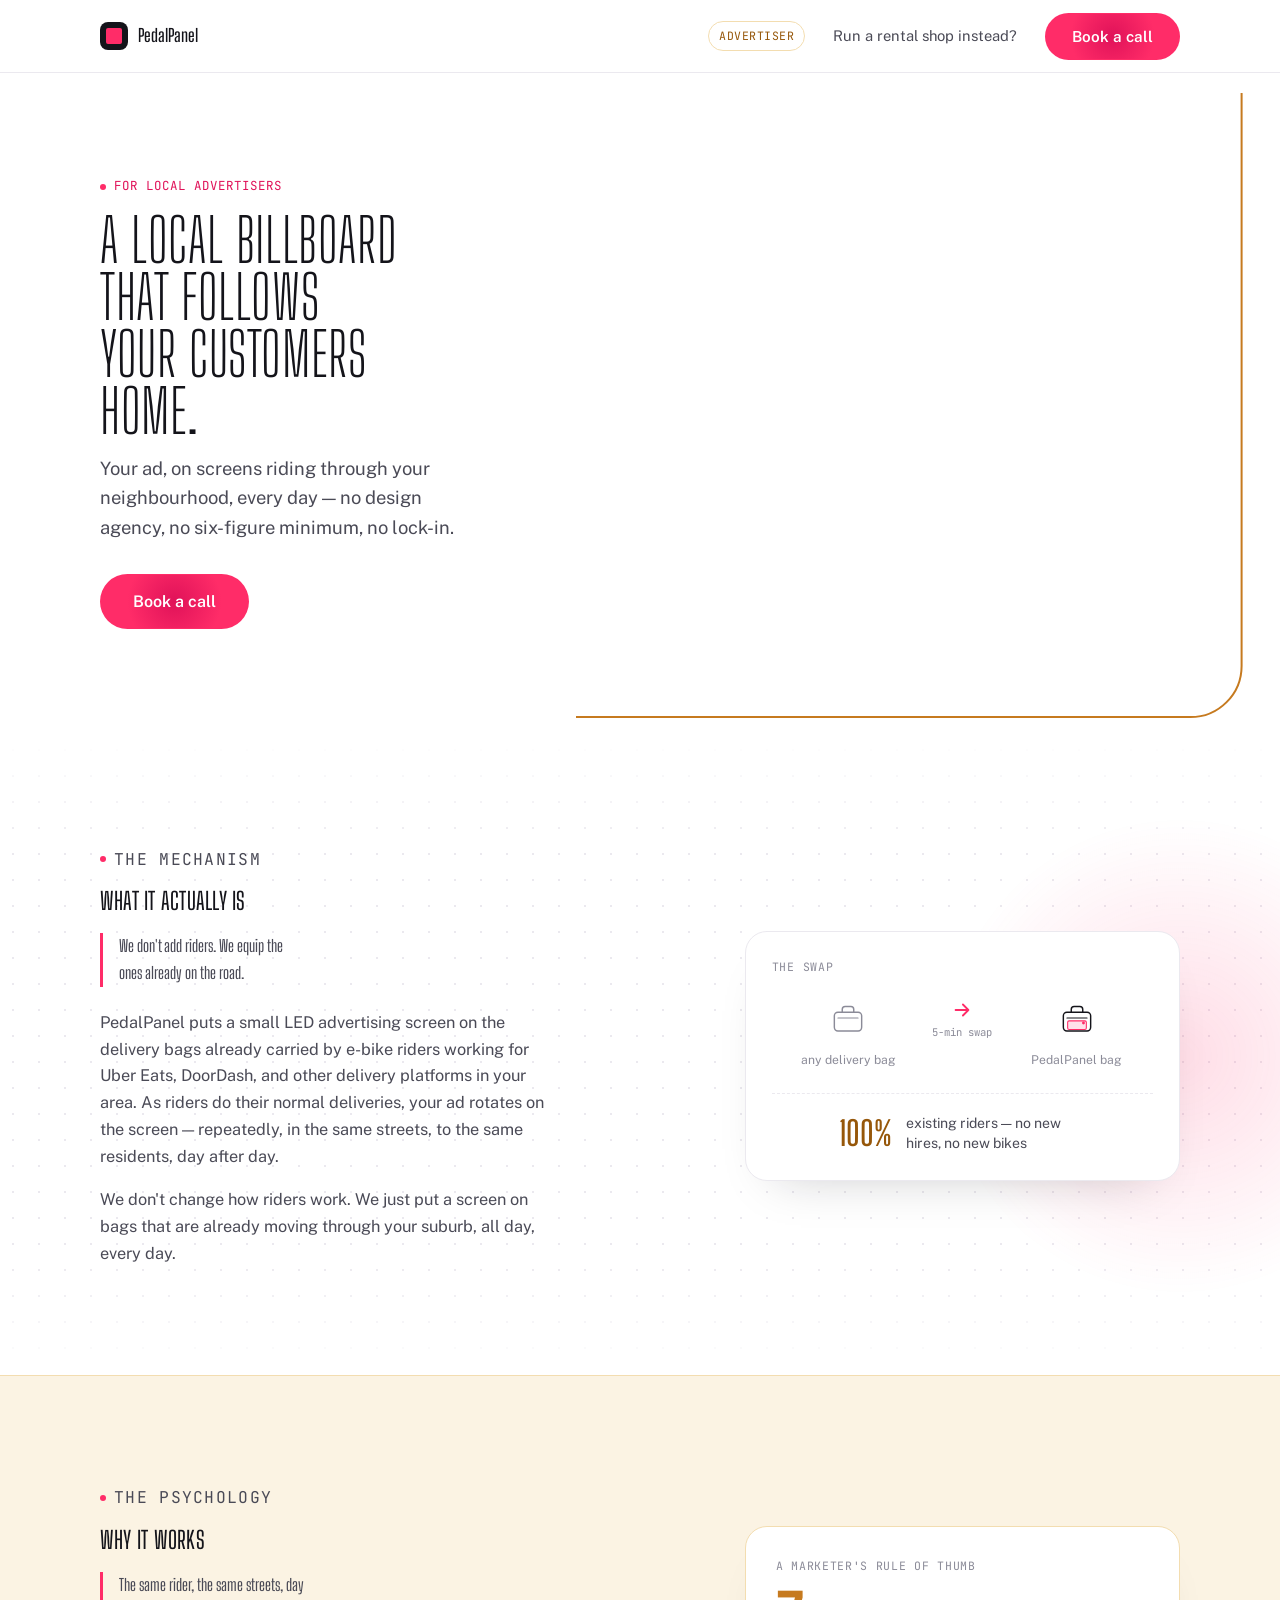
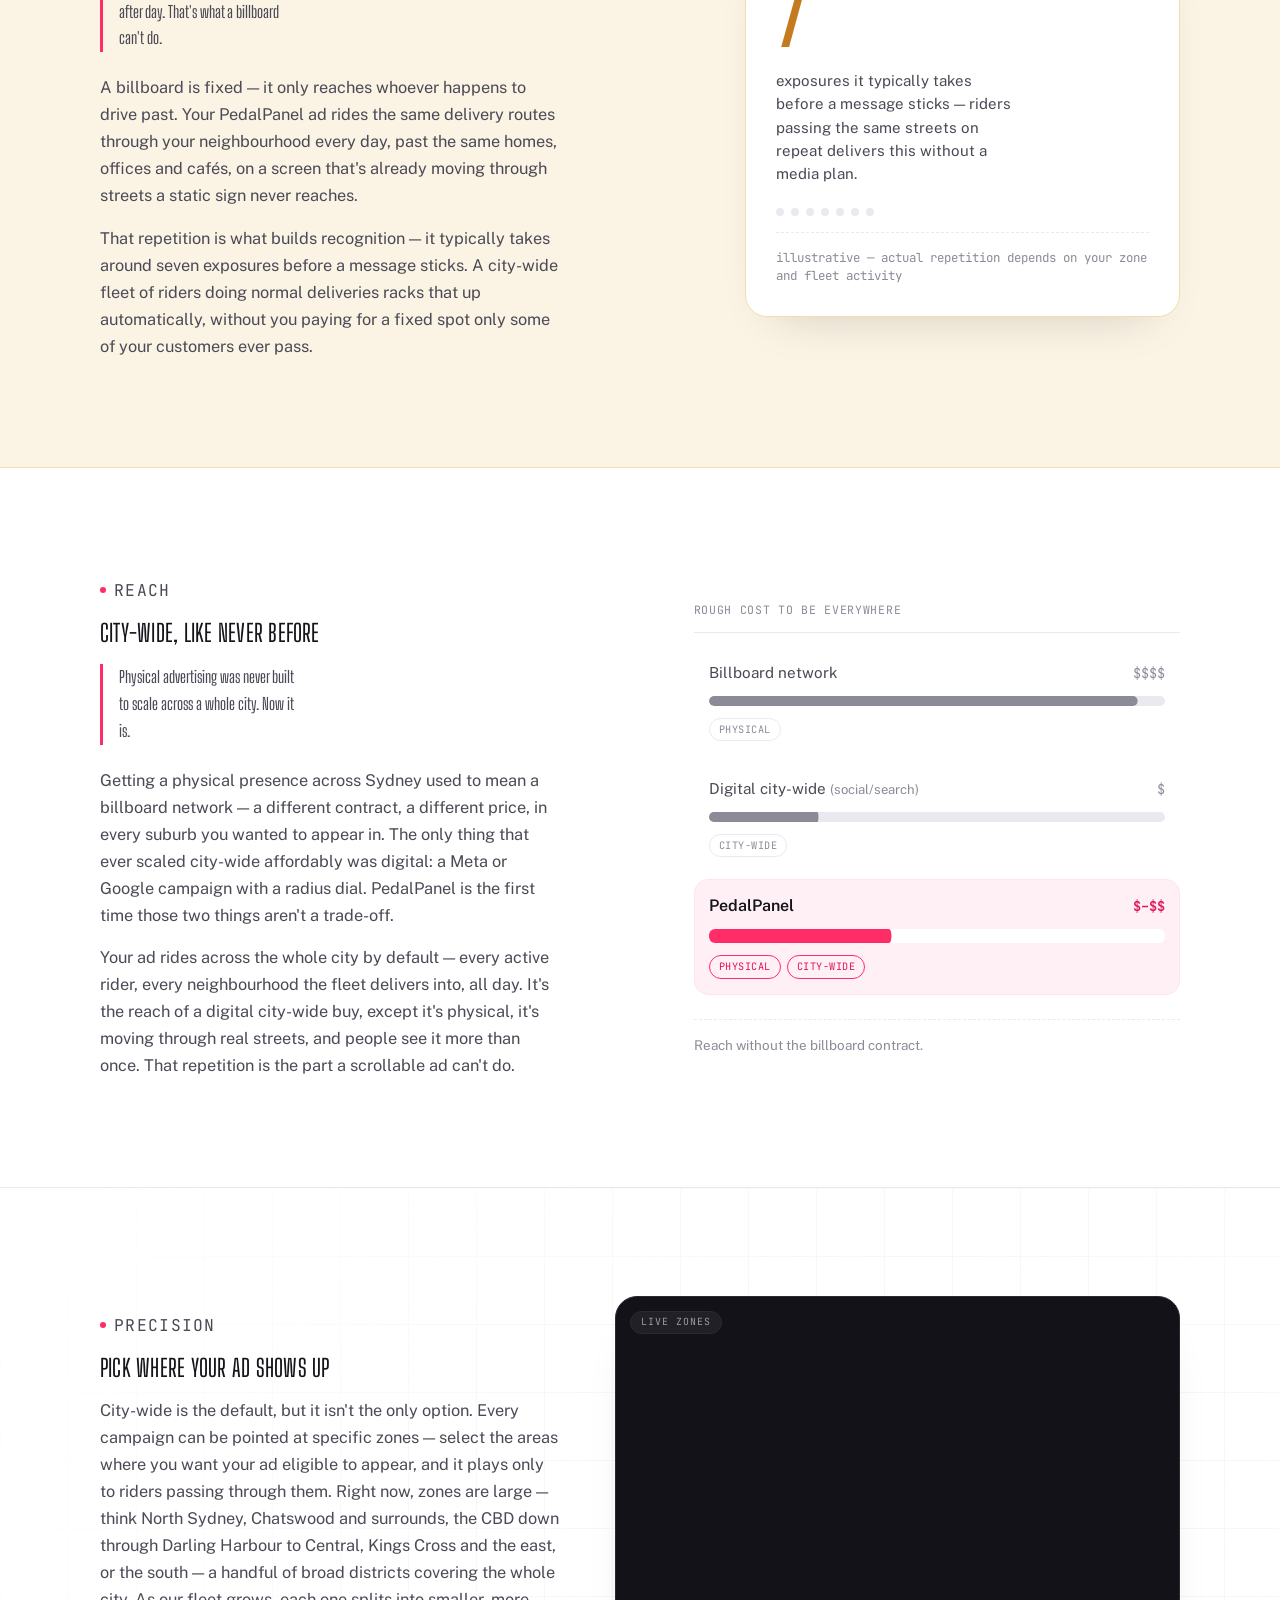
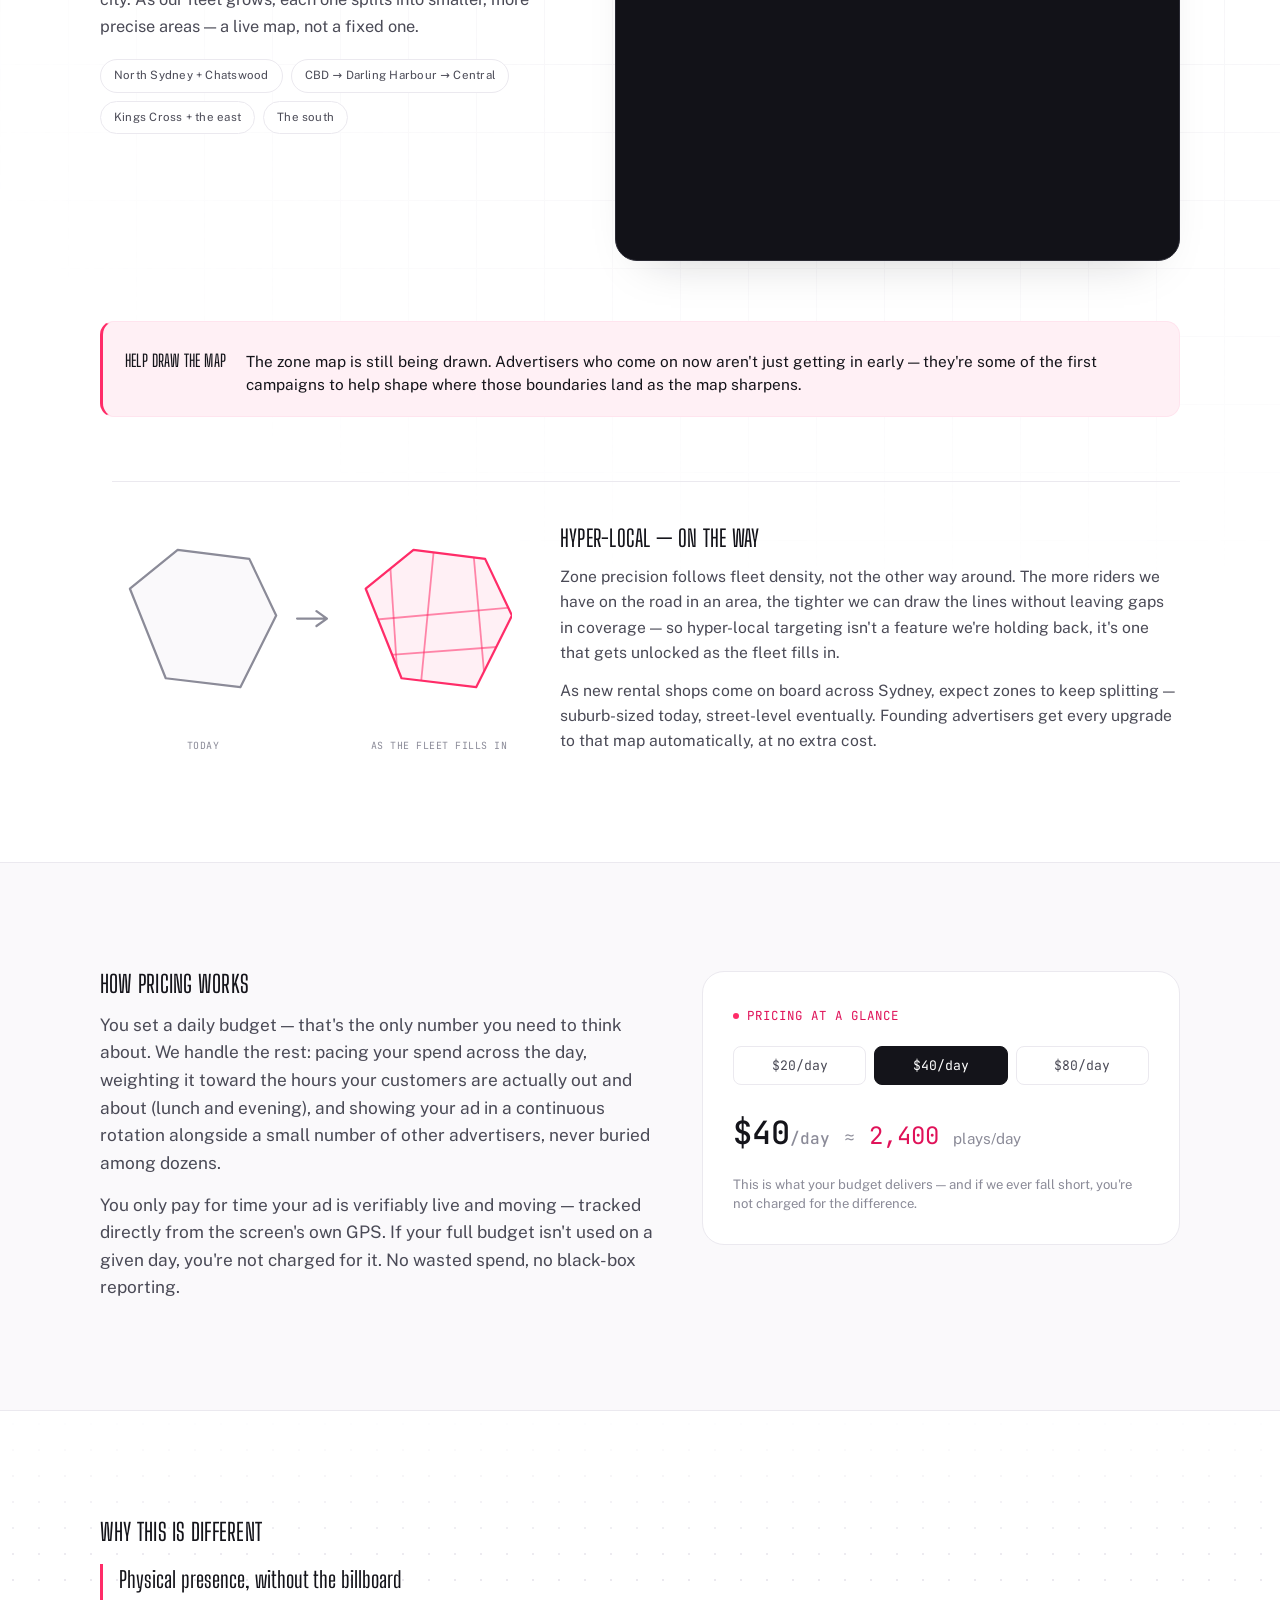
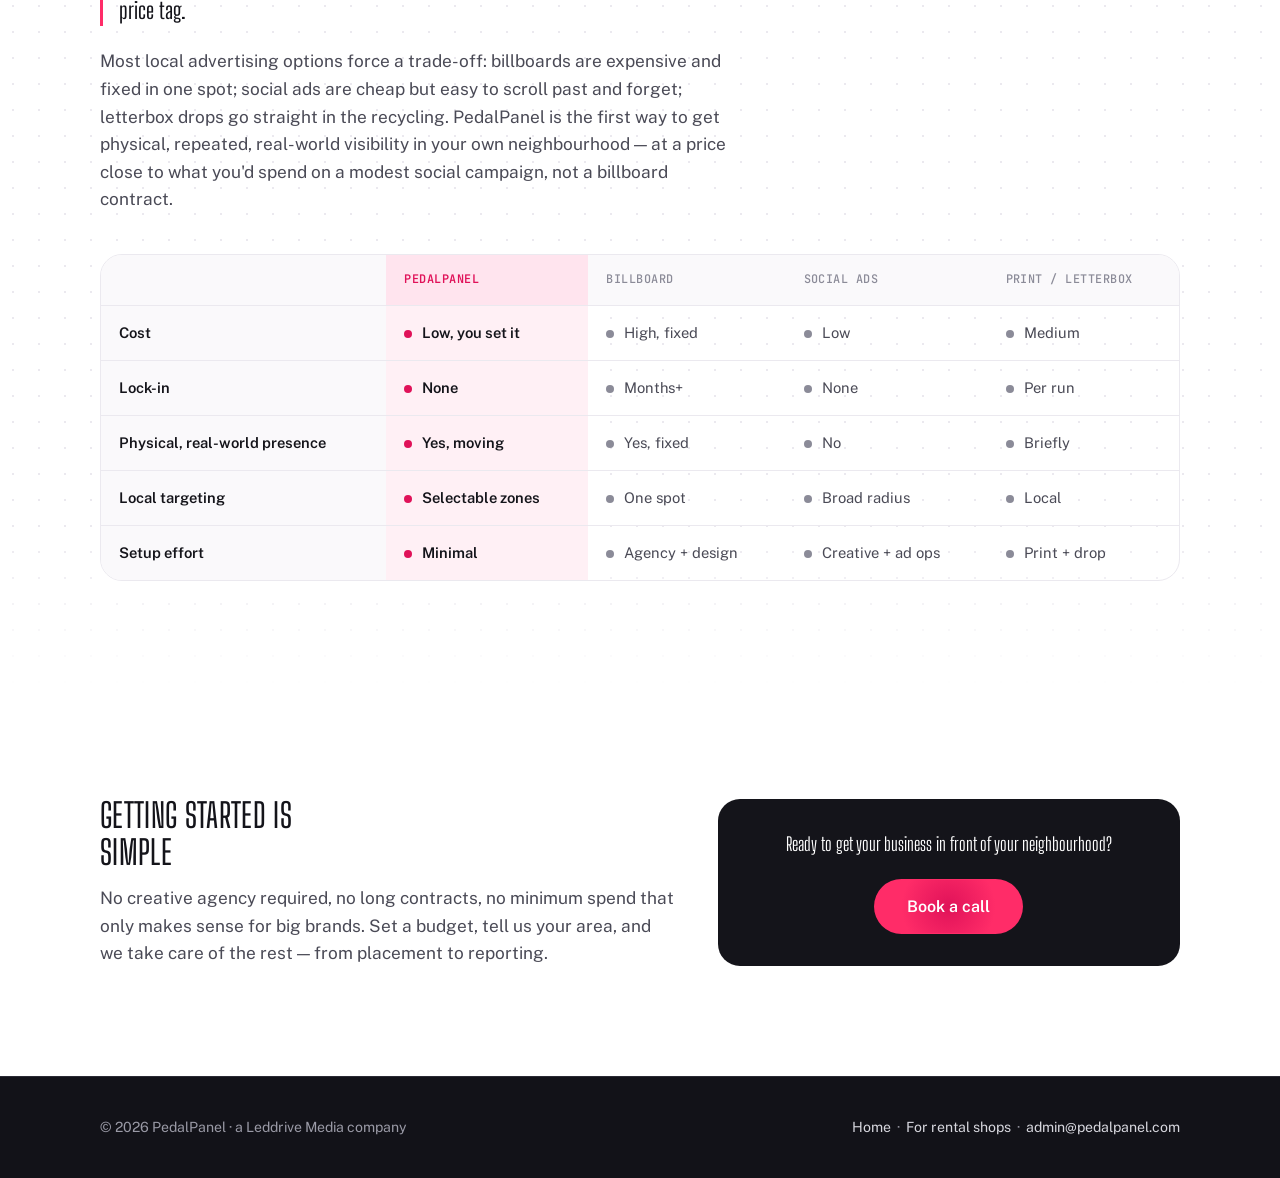
==== commit 27eee6c9: "Embed the interactive zone map into advertiser.html's Precision section Replaces the dashed .zone-ma" ====
--- a/advertiser.html
+++ b/advertiser.html
@@ -194,13 +194,12 @@
     </section>
 
     <!-- ================= ZONES / GEOFENCING ================= -->
-    <!-- Two beats in one wrapper: the mechanism (zone selection, with the
-         real map component still to come) and where it's headed
-         (hyper-local, honestly framed as fleet-dependent). Kept in one
-         <section> so the second reads as "and here's where this goes"
-         rather than a third independent pitch. Its own backdrop is a line
-         grid — map-like, and distinct from the dot grid .anchor-bg uses
-         elsewhere on the page. -->
+    <!-- Two beats in one wrapper: the mechanism (zone selection, backed by
+         the live #zone-map component) and where it's headed (hyper-local,
+         honestly framed as fleet-dependent). Kept in one <section> so the
+         second reads as "and here's where this goes" rather than a third
+         independent pitch. Its own backdrop is a line grid — map-like, and
+         distinct from the dot grid .anchor-bg uses elsewhere on the page. -->
     <section class="zones">
       <div class="zones-bg" aria-hidden="true"></div>
       <div class="container">
@@ -223,13 +222,24 @@
             </ul>
           </div>
 
-          <!-- TODO: interactive zone map component to be inserted here -->
-          <!-- Placeholder only — deliberately styled as unfinished (dashed
-               border, hatched muted fill). Holds a 4:3 / 340px-min box so
-               the page doesn't reflow when the real component lands. -->
-          <div class="zone-map-placeholder reveal" aria-hidden="true">
-            <span class="zone-map-tag mono">placeholder</span>
-            <span class="zone-map-label mono">Interactive zone map — component pending</span>
+          <!-- Interactive zone map -- see js/zone-map.js + assets/zones.geojson.
+               Same layout box the placeholder held (css/advertiser.css's
+               .zone-map), now filled in: zones sit near-invisible at rest
+               and lift to Signal Pink on hover with a name label, per
+               DESIGN.md's "Street Signal" language. aria-hidden because
+               the paragraph and chips above already name every zone in
+               accessible text -- this is a supplementary visual, same
+               pattern as the .zone-split figure below. MapLibre GL and the
+               zone data don't load until this box nears the viewport (see
+               js/zone-map.js); until then, and if either fails, the dark
+               panel and its tag alone still read as a finished element. -->
+          <div class="zone-map reveal" id="zone-map" aria-hidden="true">
+            <div class="zone-map-canvas" id="zone-map-canvas"></div>
+            <span class="zone-map-tag mono">live zones</span>
+            <div class="zone-map-label" id="zone-map-label">
+              <span class="zone-map-label-dot"></span>
+              <span id="zone-map-label-text"></span>
+            </div>
           </div>
 
           <!-- Full-width band below both columns from 900px up (grid-column:
@@ -535,5 +545,6 @@
   <script src="js/lead-form.js?v=20260825a"></script>
   <script src="js/hero-3d.js?v=20260825a"></script>
   <script src="js/hero-frame.js?v=20260826a"></script>
+  <script src="js/zone-map.js?v=20260827a"></script>
 </body>
 </html>
--- a/css/advertiser.css
+++ b/css/advertiser.css
@@ -362,21 +362,21 @@
   order: 1;
 }
 
-/* .zones-founding sits after .zone-map-placeholder in source order (so it
-   can span both columns as a grid item at 900px+), but on a single-column
-   mobile layout it needs to read as part of the copy beat, right after the
-   chips — "copy first, placeholder below it" per the comment further down.
+/* .zones-founding sits after .zone-map in source order (so it can span
+   both columns as a grid item at 900px+), but on a single-column mobile
+   layout it needs to read as part of the copy beat, right after the
+   chips — "copy first, map below it" per the comment further down.
    order puts it back between them without touching markup. */
 .zones-founding {
   order: 2;
 }
 
-.zone-map-placeholder {
+.zone-map {
   order: 3;
 }
 
 @media (min-width: 900px) {
-  .zone-map-placeholder {
+  .zone-map {
     order: 2;
   }
 
@@ -467,44 +467,99 @@
    unfinished on purpose — dashed border over a hatched muted fill — and
    sized to hold roughly the space the real component will need so the
    layout doesn't jump when it's dropped in. */
-.zone-map-placeholder {
+/* The live component: a named dark panel (per DESIGN.md's "dark stays a
+   named-panel treatment" rule -- the third, alongside the footer and
+   shop.html's .transparency-card), holding the exact box the placeholder
+   held so nothing reflows. It sits on the .zones-bg line-grid, so it
+   earns the Card-lift shadow at rest per the Flat-At-Rest Rule; the
+   hairline border is --dark-line rather than --paper-line since the
+   panel itself is dark. js/zone-map.js fills #zone-map-canvas once
+   MapLibre and the zone data have loaded; until then (and if either
+   fails) this box alone still reads as a considered, finished element. */
+.zone-map {
   position: relative;
-  display: flex;
-  align-items: center;
-  justify-content: center;
-  text-align: center;
-  padding: 28px;
   aspect-ratio: 1 / 1;
   min-height: 380px;
-  border: 2px dashed var(--paper-line);
+  overflow: hidden;
+  border: 1px solid var(--dark-line);
   border-radius: var(--radius-lg);
-  background-color: var(--paper-alt);
-  background-image: repeating-linear-gradient(
-    45deg,
-    rgba(139, 139, 152, 0.055) 0 10px,
-    rgba(139, 139, 152, 0) 10px 20px
-  );
+  background: var(--dark);
+  box-shadow: 0 24px 48px -32px rgba(20, 20, 26, 0.25);
+}
+
+.zone-map-canvas {
+  position: absolute;
+  inset: 0;
+}
+
+/* Zones fade in once the style + data are ready, rather than popping in
+   mid-tile-load. */
+.zone-map-canvas .maplibregl-map {
+  opacity: 0;
+  transition: opacity 0.4s var(--ease);
+}
+
+.zone-map.is-ready .zone-map-canvas .maplibregl-map {
+  opacity: 1;
 }
 
 .zone-map-tag {
   position: absolute;
   top: 14px;
   left: 14px;
+  z-index: 2;
   font-size: 0.62rem;
   letter-spacing: 0.1em;
   text-transform: uppercase;
-  color: var(--ink-faint);
-  background: var(--paper);
-  border: 1px solid var(--paper-line);
+  color: var(--dark-text-soft, #9a9aa6);
+  background: rgba(255, 255, 255, 0.06);
+  border: 1px solid var(--dark-line);
   border-radius: 100px;
   padding: 3px 10px;
-}
-
+  pointer-events: none;
+}
+
+/* Hover name label -- the site's eyebrow motif (mono uppercase + pink
+   dot) reused as a map callout. Fades/scales in rather than popping, and
+   never blocks pointer events so it can sit right over the cursor. */
 .zone-map-label {
-  font-size: 0.82rem;
-  line-height: 1.55;
-  color: var(--ink-faint);
-  max-width: 20ch;
+  position: absolute;
+  left: 0;
+  top: 0;
+  z-index: 3;
+  display: flex;
+  align-items: center;
+  gap: 8px;
+  padding: 7px 12px 7px 10px;
+  border-radius: var(--radius-sm);
+  background: var(--dark);
+  border: 1px solid var(--pink);
+  box-shadow: 0 20px 40px -22px rgba(255, 44, 104, 0.35);
+  font-family: var(--font-mono);
+  text-transform: uppercase;
+  letter-spacing: 0.08em;
+  font-size: 0.78rem;
+  font-weight: 500;
+  color: var(--pink);
+  white-space: nowrap;
+  pointer-events: none;
+  opacity: 0;
+  transform: translate(-50%, calc(-100% - 14px)) scale(0.92);
+  transform-origin: bottom center;
+  transition: opacity 150ms var(--ease), transform 150ms var(--ease);
+}
+
+.zone-map-label.is-visible {
+  opacity: 1;
+  transform: translate(-50%, calc(-100% - 14px)) scale(1);
+}
+
+.zone-map-label-dot {
+  width: 6px;
+  height: 6px;
+  border-radius: 50%;
+  background: var(--pink);
+  flex: 0 0 auto;
 }
 
 /* ---------- Zones: "Hyper-local — on the way" closing beat ----------
@@ -652,15 +707,15 @@
   max-width: 62ch;
 }
 
-/* Mobile / single-column: copy first, placeholder below it — the real
-   map is interactive, so it reads better after the explanation on a
-   small screen — and the map box drops to a shorter fixed block. The
-   founding beat keeps its tint and pink rule; the chip row turns into a
-   full-bleed swipe rail; the subdivision graphic sheds its finest cuts
-   rather than shrinking into illegibility. */
+/* Mobile / single-column: copy first, map below it — it's interactive,
+   so it reads better after the explanation on a small screen — and the
+   map box drops to a shorter fixed block. The founding beat keeps its
+   tint and pink rule; the chip row turns into a full-bleed swipe rail;
+   the subdivision graphic sheds its finest cuts rather than shrinking
+   into illegibility. */
 
 @media (max-width: 899px) {
-  .zone-map-placeholder {
+  .zone-map {
     aspect-ratio: 16 / 10;
     min-height: 260px;
   }
@@ -694,10 +749,9 @@
     padding: 16px 18px;
   }
 
-  .zone-map-placeholder {
+  .zone-map {
     aspect-ratio: auto;
     min-height: 200px;
-    padding: 22px;
   }
 
   .zones-next {
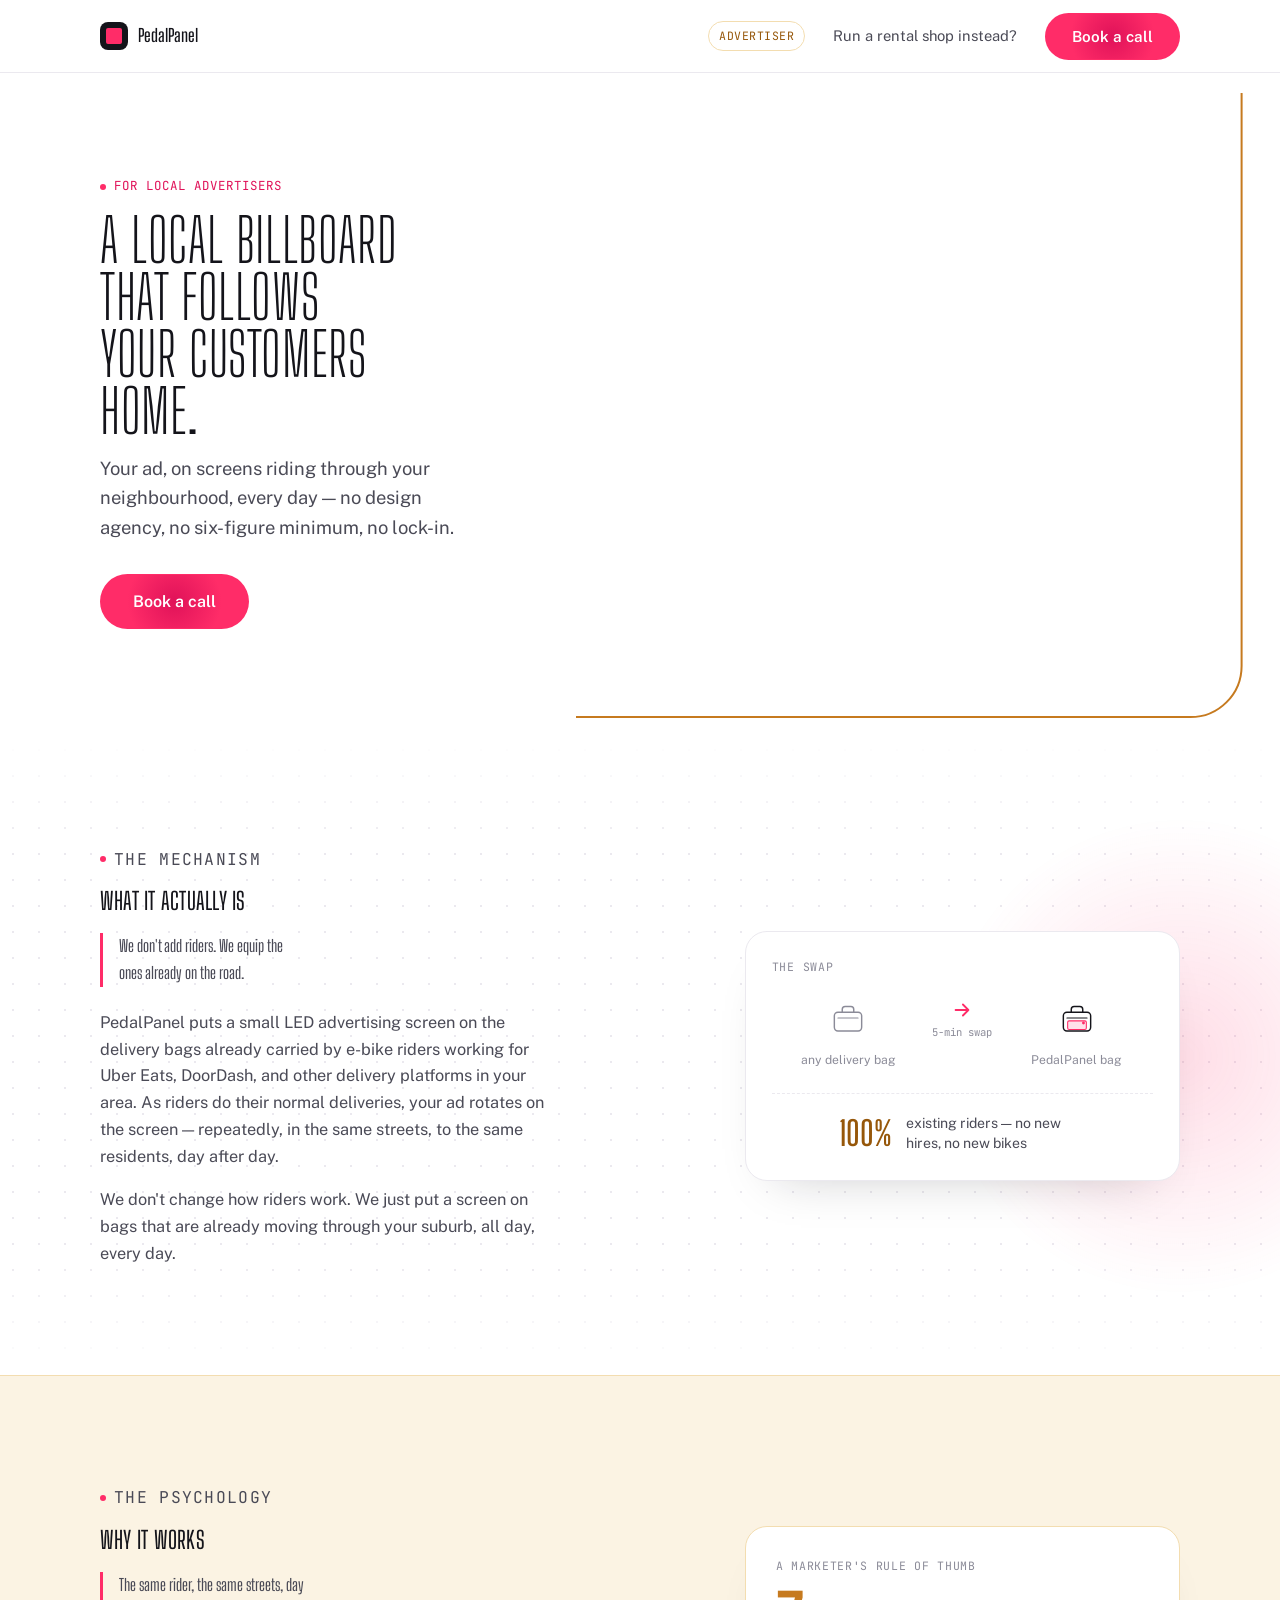
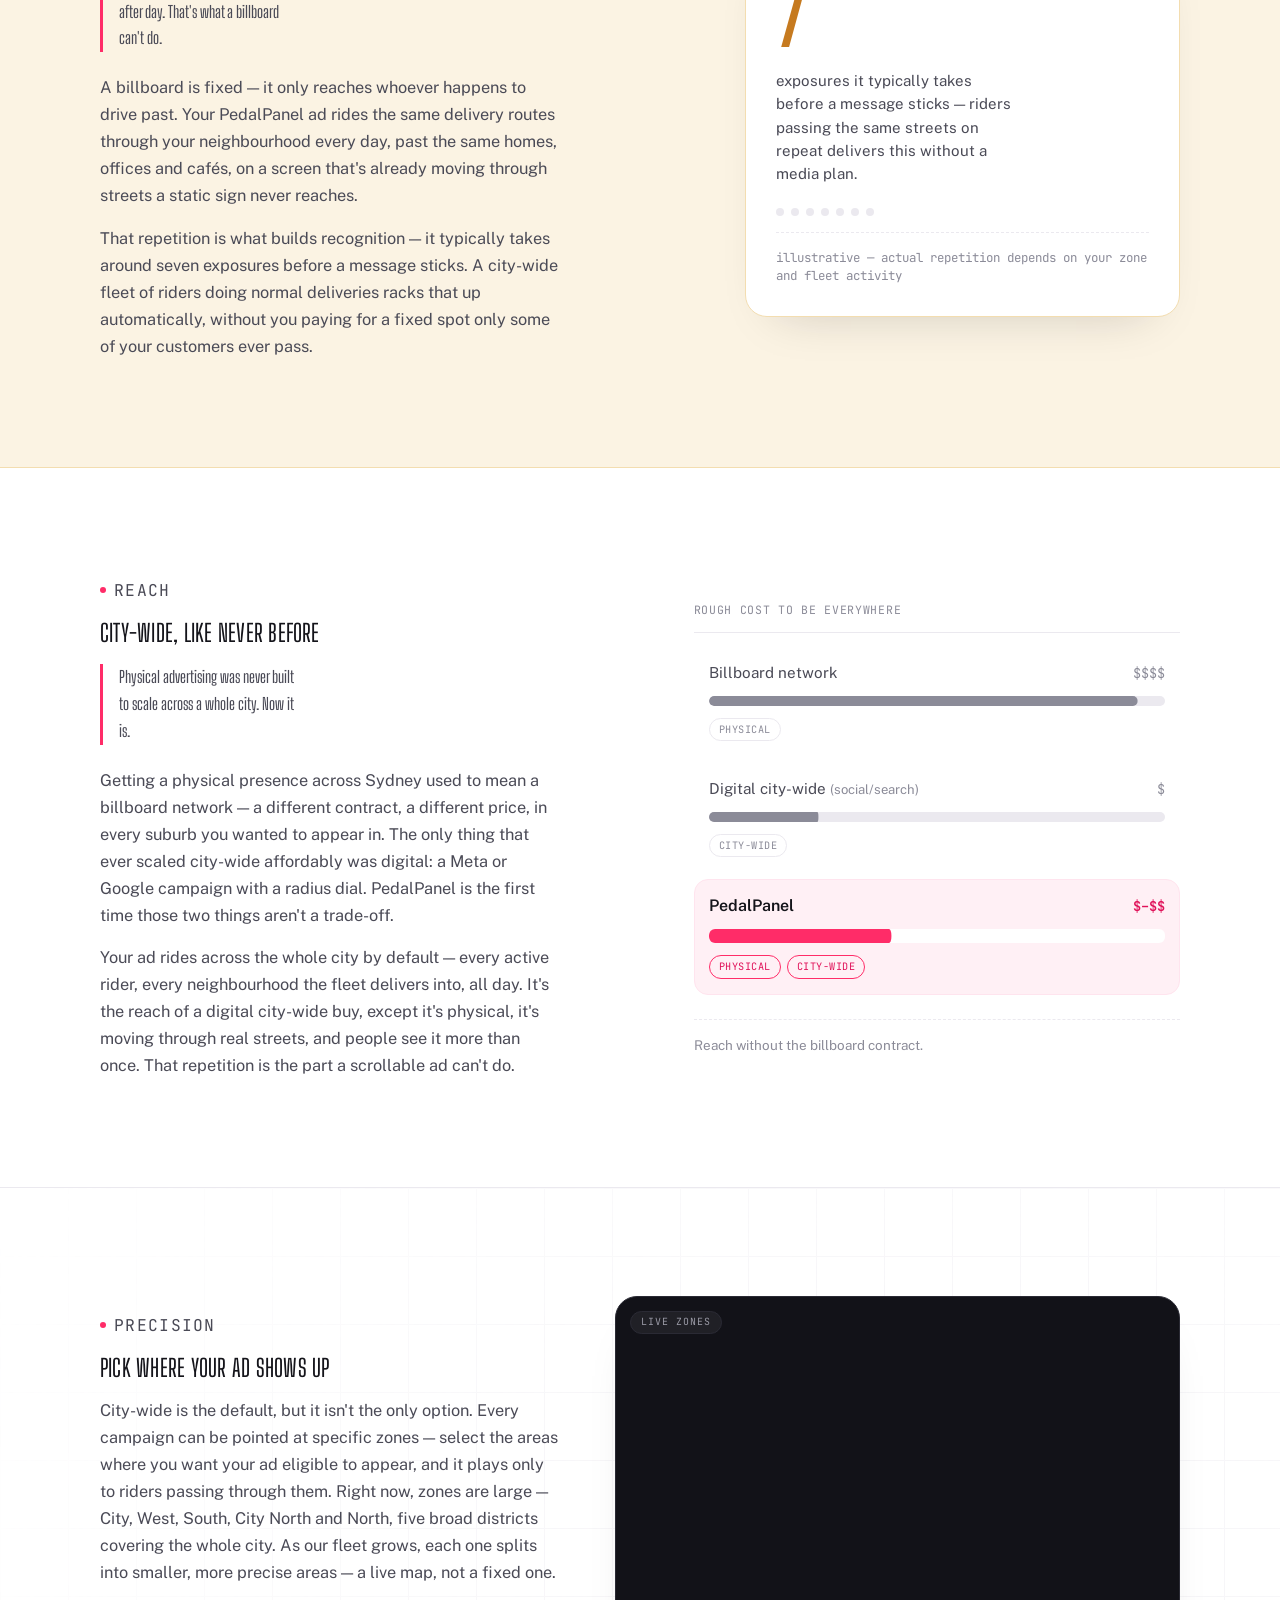
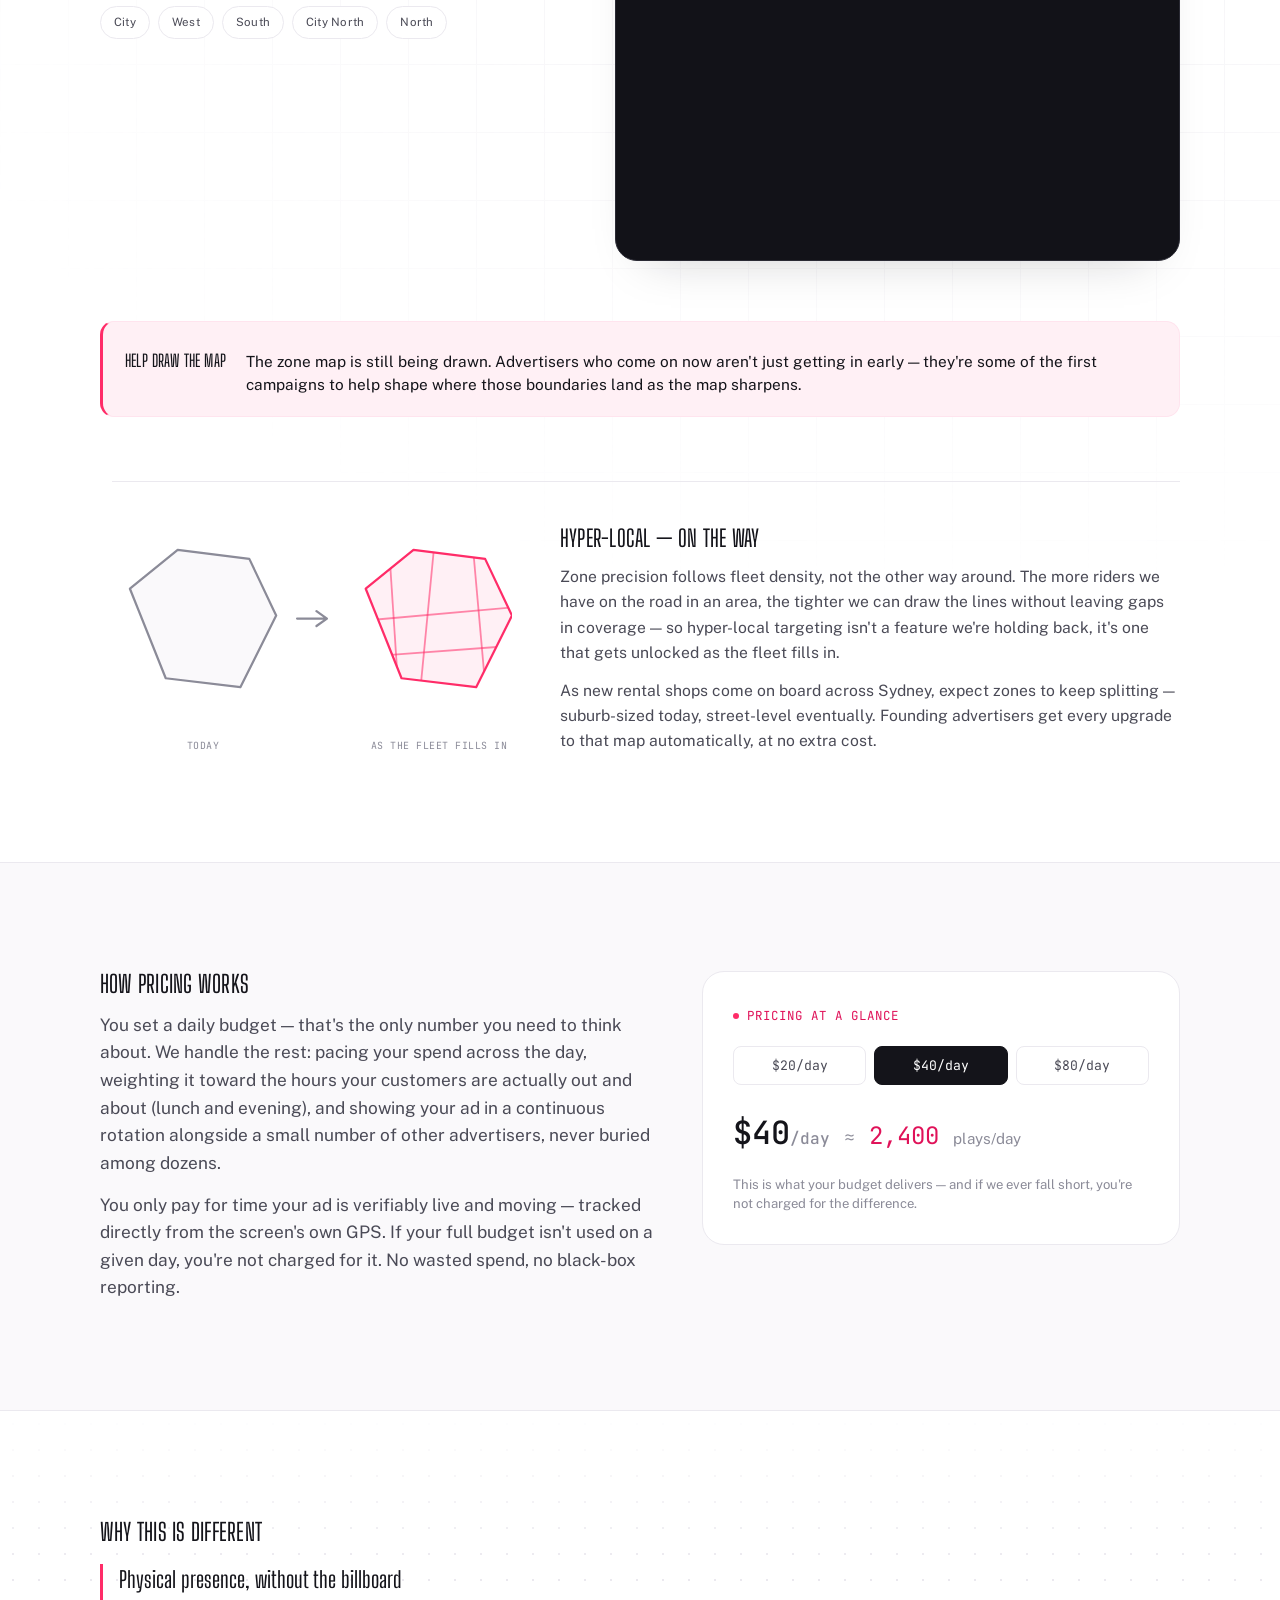
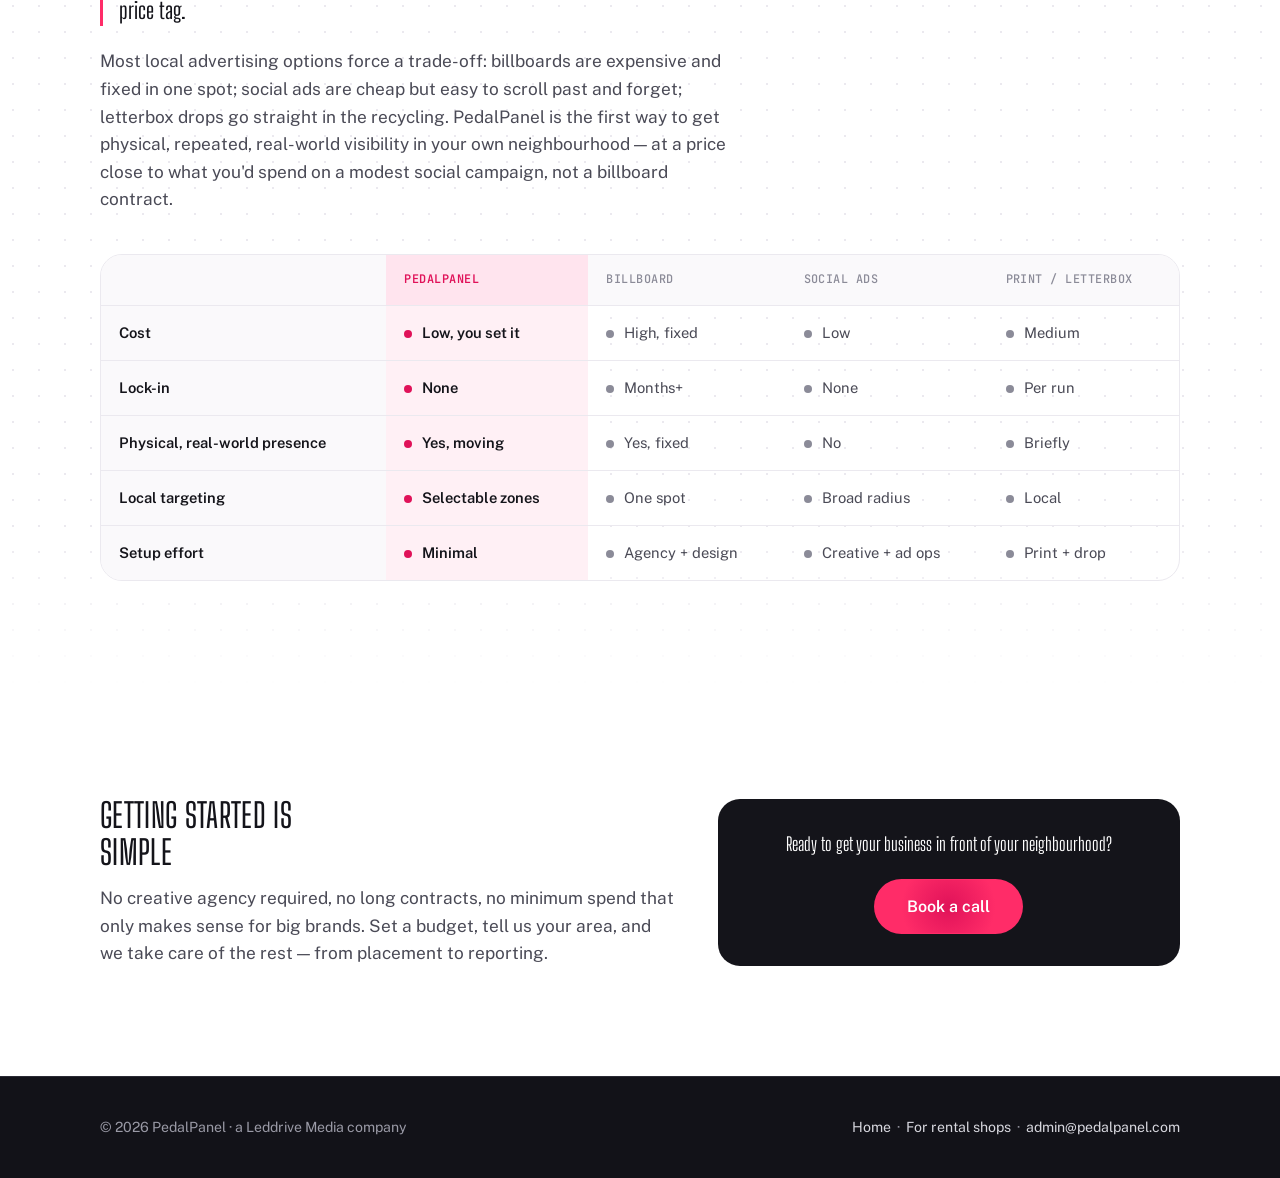
==== commit 7422a83c: "Sync the Precision section's copy to the real zone names The paragraph and chip list still named the" ====
--- a/advertiser.html
+++ b/advertiser.html
@@ -207,18 +207,23 @@
           <div class="zones-copy reveal">
             <p class="eyebrow">Precision</p>
             <h2>Pick where your ad shows up</h2>
-            <p>City-wide is the default, but it isn't the only option. Every campaign can be pointed at specific zones — select the areas where you want your ad eligible to appear, and it plays only to riders passing through them. Right now, zones are large — think North Sydney, Chatswood and surrounds, the CBD down through Darling Harbour to Central, Kings Cross and the east, or the south — a handful of broad districts covering the whole city. As our fleet grows, each one splits into smaller, more precise areas — a live map, not a fixed one.</p>
-
-            <!-- Restates the districts named above as scannable chips; wraps
-                 on desktop, becomes an edge-to-edge swipe strip on mobile
-                 (tonal echo of the .compare-cards carousel below, without
-                 duplicating its full card treatment). aria-hidden because
-                 it's a visual restatement of the paragraph above it. -->
+            <p>City-wide is the default, but it isn't the only option. Every campaign can be pointed at specific zones — select the areas where you want your ad eligible to appear, and it plays only to riders passing through them. Right now, zones are large — City, West, South, City North and North, five broad districts covering the whole city. As our fleet grows, each one splits into smaller, more precise areas — a live map, not a fixed one.</p>
+
+            <!-- Restates the zones named on the live map (js/zone-map.js +
+                 assets/zones.geojson) as scannable chips, in the same order
+                 the data defines them; wraps on desktop, becomes an
+                 edge-to-edge swipe strip on mobile (tonal echo of the
+                 .compare-cards carousel below, without duplicating its full
+                 card treatment). aria-hidden because it's a visual
+                 restatement of the paragraph above it. Keep this list in
+                 sync with assets/zones.geojson's feature names if the zone
+                 map is ever redrawn. -->
             <ul class="zone-chips" aria-hidden="true">
-              <li>North Sydney + Chatswood</li>
-              <li>CBD &rarr; Darling Harbour &rarr; Central</li>
-              <li>Kings Cross + the east</li>
-              <li>The south</li>
+              <li>City</li>
+              <li>West</li>
+              <li>South</li>
+              <li>City North</li>
+              <li>North</li>
             </ul>
           </div>
 
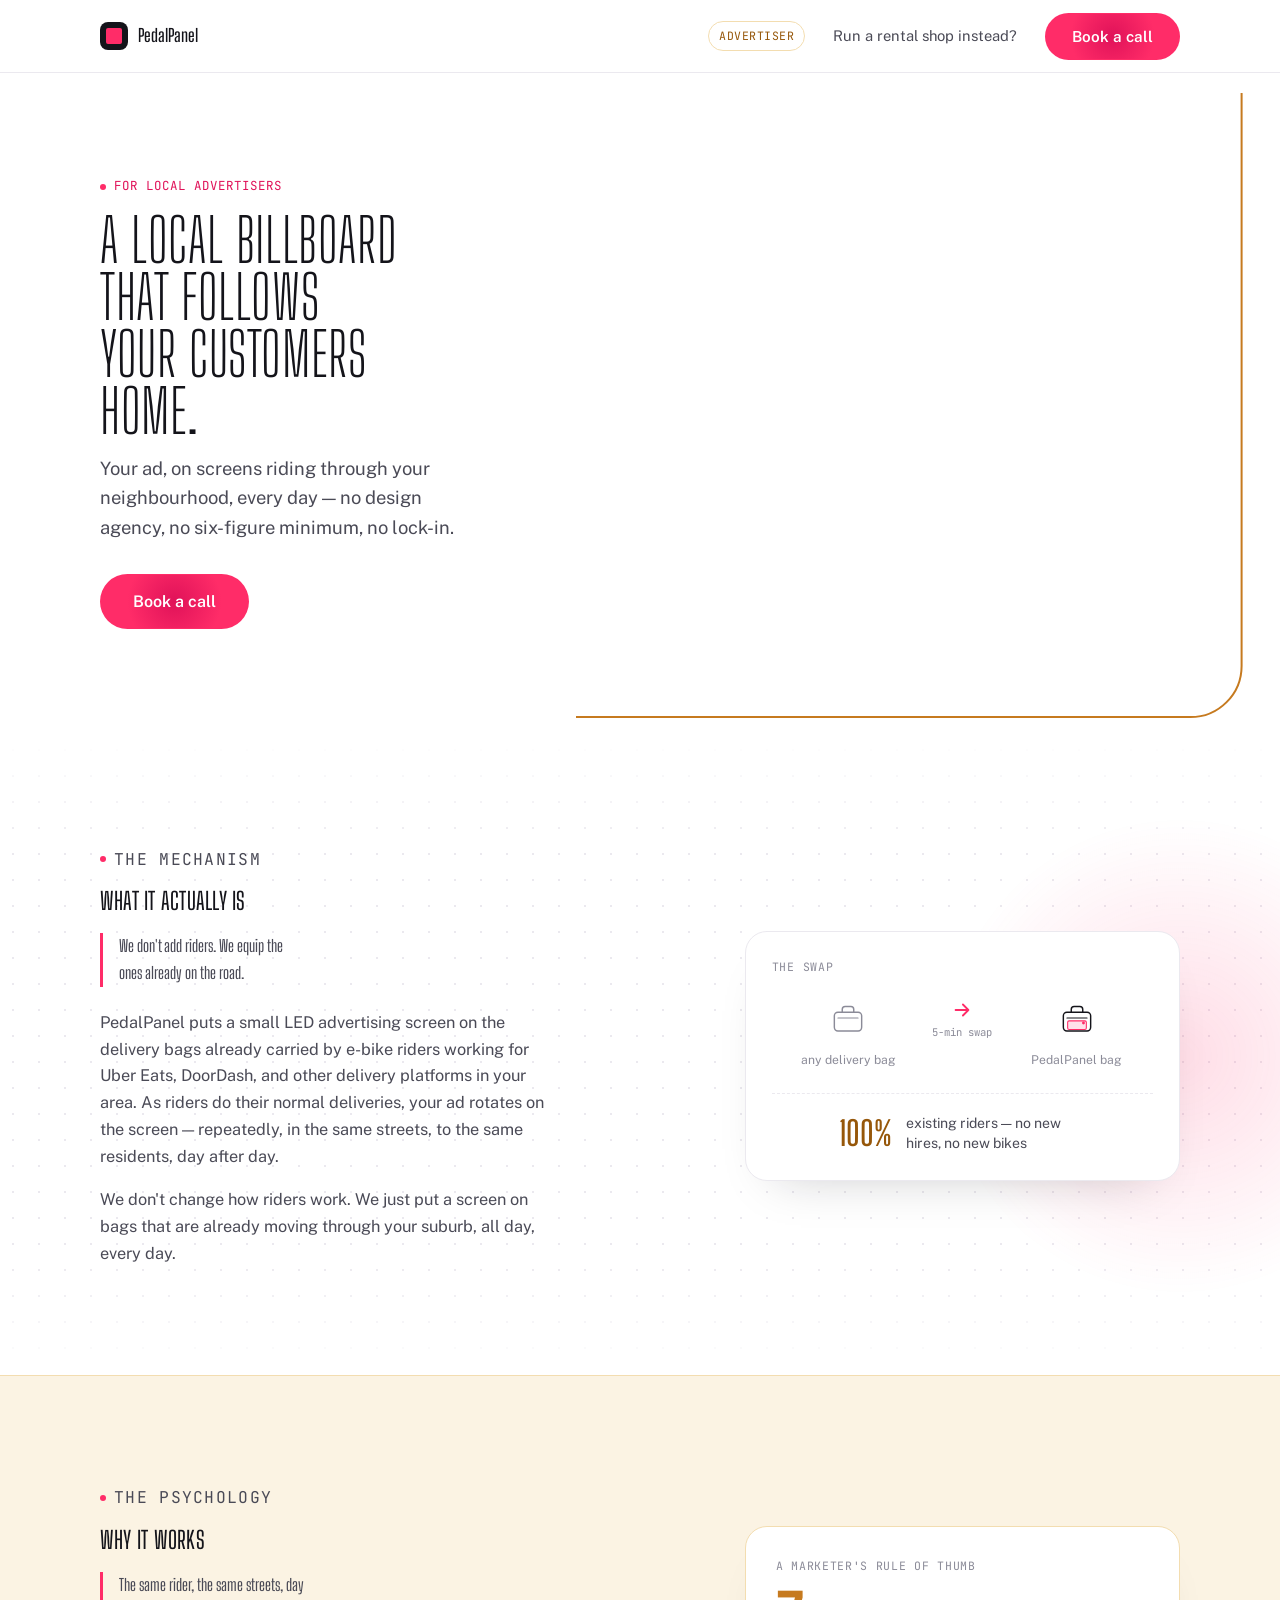
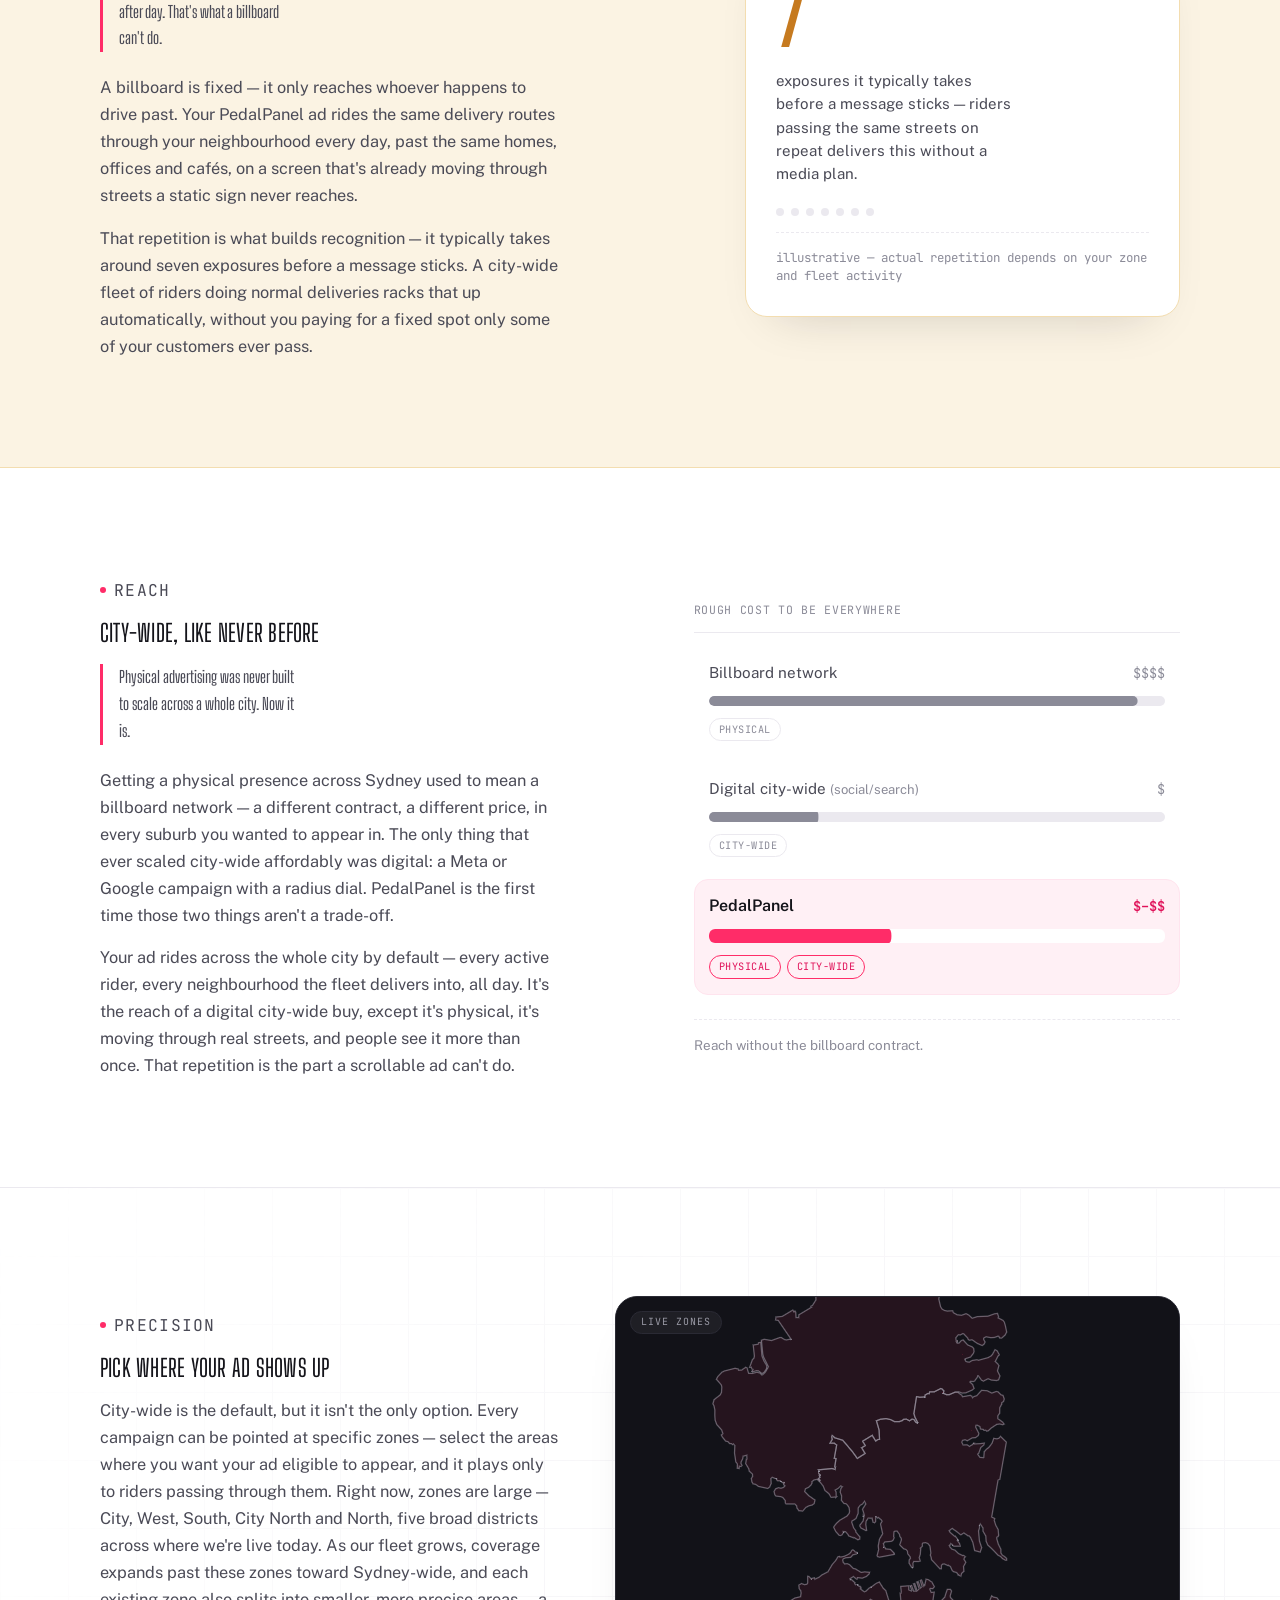
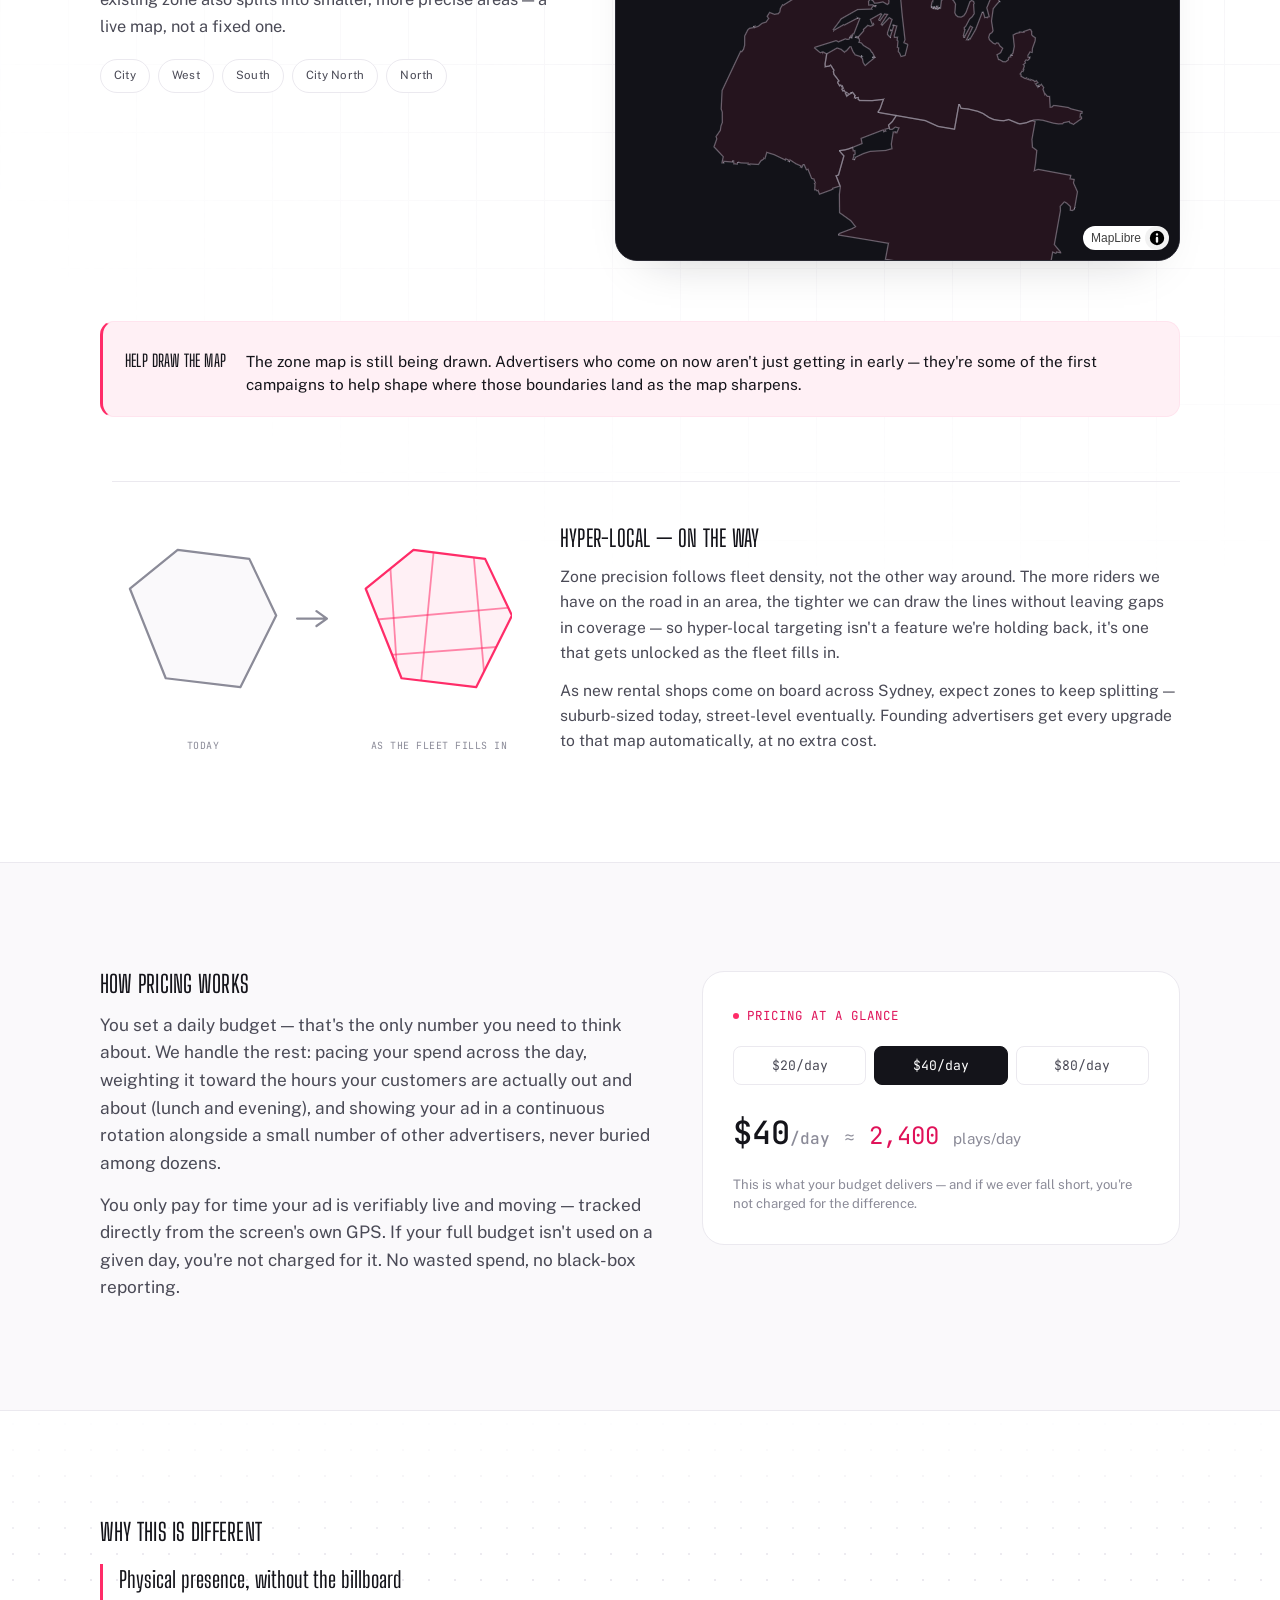
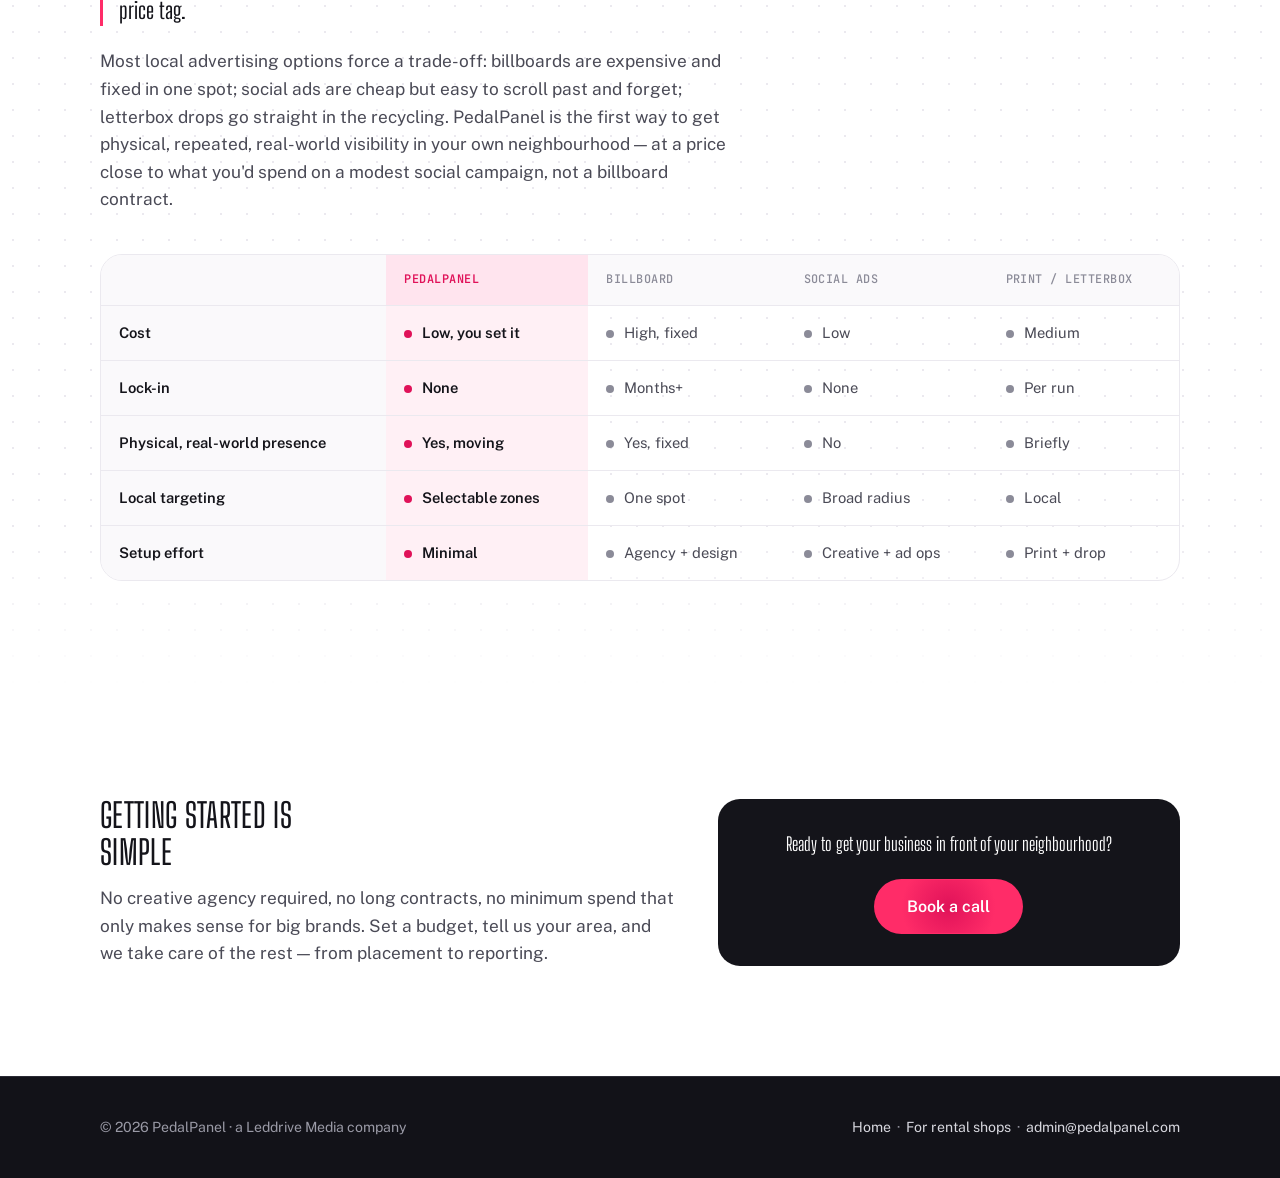
==== commit 8d7ee117: "Clarify zone growth is Sydney-wide, not just existing zones splitting The paragraph previously only " ====
--- a/advertiser.html
+++ b/advertiser.html
@@ -207,7 +207,7 @@
           <div class="zones-copy reveal">
             <p class="eyebrow">Precision</p>
             <h2>Pick where your ad shows up</h2>
-            <p>City-wide is the default, but it isn't the only option. Every campaign can be pointed at specific zones — select the areas where you want your ad eligible to appear, and it plays only to riders passing through them. Right now, zones are large — City, West, South, City North and North, five broad districts covering the whole city. As our fleet grows, each one splits into smaller, more precise areas — a live map, not a fixed one.</p>
+            <p>City-wide is the default, but it isn't the only option. Every campaign can be pointed at specific zones — select the areas where you want your ad eligible to appear, and it plays only to riders passing through them. Right now, zones are large — City, West, South, City North and North, five broad districts across where we're live today. As our fleet grows, coverage expands past these zones toward Sydney-wide, and each existing zone also splits into smaller, more precise areas — a live map, not a fixed one.</p>
 
             <!-- Restates the zones named on the live map (js/zone-map.js +
                  assets/zones.geojson) as scannable chips, in the same order
--- a/css/advertiser.css
+++ b/css/advertiser.css
@@ -362,27 +362,18 @@
   order: 1;
 }
 
-/* .zones-founding sits after .zone-map in source order (so it can span
-   both columns as a grid item at 900px+), but on a single-column mobile
-   layout it needs to read as part of the copy beat, right after the
-   chips — "copy first, map below it" per the comment further down.
-   order puts it back between them without touching markup. */
+/* .zones-copy carries an explicit order:1 above, so .zone-map and
+   .zones-founding need their own explicit orders too -- left at the
+   default (0) they'd both sort ahead of the copy instead of after it.
+   Same sequence at every width: copy, then map, then the founding note
+   below it (matching source order already, but order is what actually
+   controls the rendered sequence once one sibling sets it). */
+.zone-map {
+  order: 2;
+}
+
 .zones-founding {
-  order: 2;
-}
-
-.zone-map {
   order: 3;
-}
-
-@media (min-width: 900px) {
-  .zone-map {
-    order: 2;
-  }
-
-  .zones-founding {
-    order: 3;
-  }
 }
 
 .zones-copy p {
@@ -487,19 +478,25 @@
   box-shadow: 0 24px 48px -32px rgba(20, 20, 26, 0.25);
 }
 
-.zone-map-canvas {
+/* MapLibre adds its own "maplibregl-map" class directly onto this same
+   element (not a child wrapper) and its stylesheet sets
+   ".maplibregl-map { position: relative }" — loaded after this
+   stylesheet, so on source order alone it would win on equal
+   specificity and collapse this element back to a content-sized box
+   instead of stretching to fill .zone-map. That's the entire bug behind
+   a blank/black map: MapLibre then measures a container with no real
+   height at construction and never recovers. #zone-map .zone-map-canvas
+   outranks MapLibre's bare-class rule regardless of load order. */
+#zone-map .zone-map-canvas {
   position: absolute;
   inset: 0;
+  opacity: 0;
+  transition: opacity 0.4s var(--ease);
 }
 
 /* Zones fade in once the style + data are ready, rather than popping in
    mid-tile-load. */
-.zone-map-canvas .maplibregl-map {
-  opacity: 0;
-  transition: opacity 0.4s var(--ease);
-}
-
-.zone-map.is-ready .zone-map-canvas .maplibregl-map {
+#zone-map.is-ready .zone-map-canvas {
   opacity: 1;
 }
 
@@ -707,12 +704,14 @@
   max-width: 62ch;
 }
 
-/* Mobile / single-column: copy first, map below it — it's interactive,
-   so it reads better after the explanation on a small screen — and the
-   map box drops to a shorter fixed block. The founding beat keeps its
-   tint and pink rule; the chip row turns into a full-bleed swipe rail;
-   the subdivision graphic sheds its finest cuts rather than shrinking
-   into illegibility. */
+/* Mobile / single-column: copy first, map below it, founding note last
+   — it's interactive, so it reads better after the explanation on a
+   small screen — and the map box drops to a shorter fixed block. The
+   founding note keeps its tint and pink rule but shrinks to read as a
+   quiet aside rather than a second heading now that it's tucked under
+   the map instead of competing with it; the chip row turns into a
+   full-bleed swipe rail; the subdivision graphic sheds its finest cuts
+   rather than shrinking into illegibility. */
 
 @media (max-width: 899px) {
   .zone-map {
@@ -744,14 +743,24 @@
     scroll-snap-align: start;
   }
 
-  .zones-founding {
-    margin-top: 22px;
-    padding: 16px 18px;
-  }
-
   .zone-map {
     aspect-ratio: auto;
-    min-height: 200px;
+    min-height: 400px;
+  }
+
+  .zones-founding {
+    margin-top: 14px;
+    padding: 12px 14px;
+  }
+
+  .zones-founding h3 {
+    font-size: 0.86rem;
+  }
+
+  .zones-founding p {
+    margin-top: 4px;
+    font-size: 0.8rem;
+    line-height: 1.5;
   }
 
   .zones-next {
